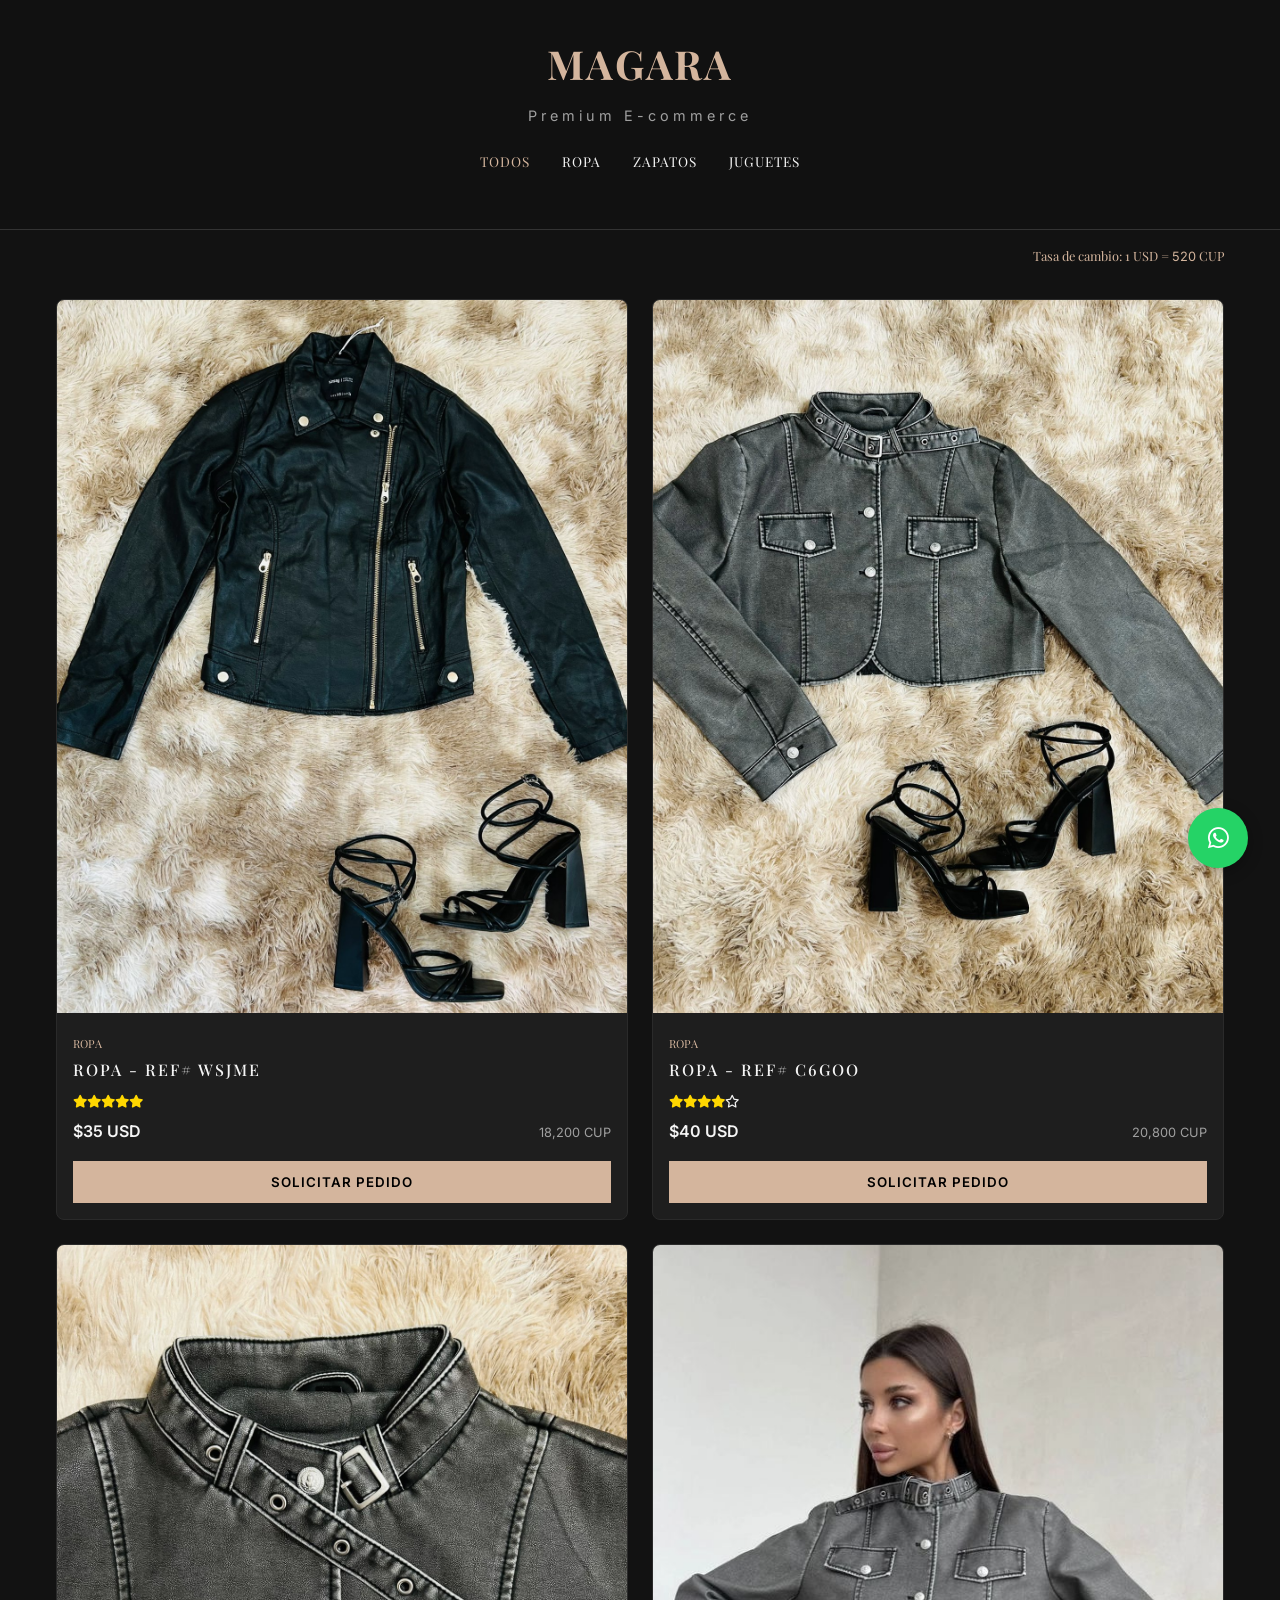
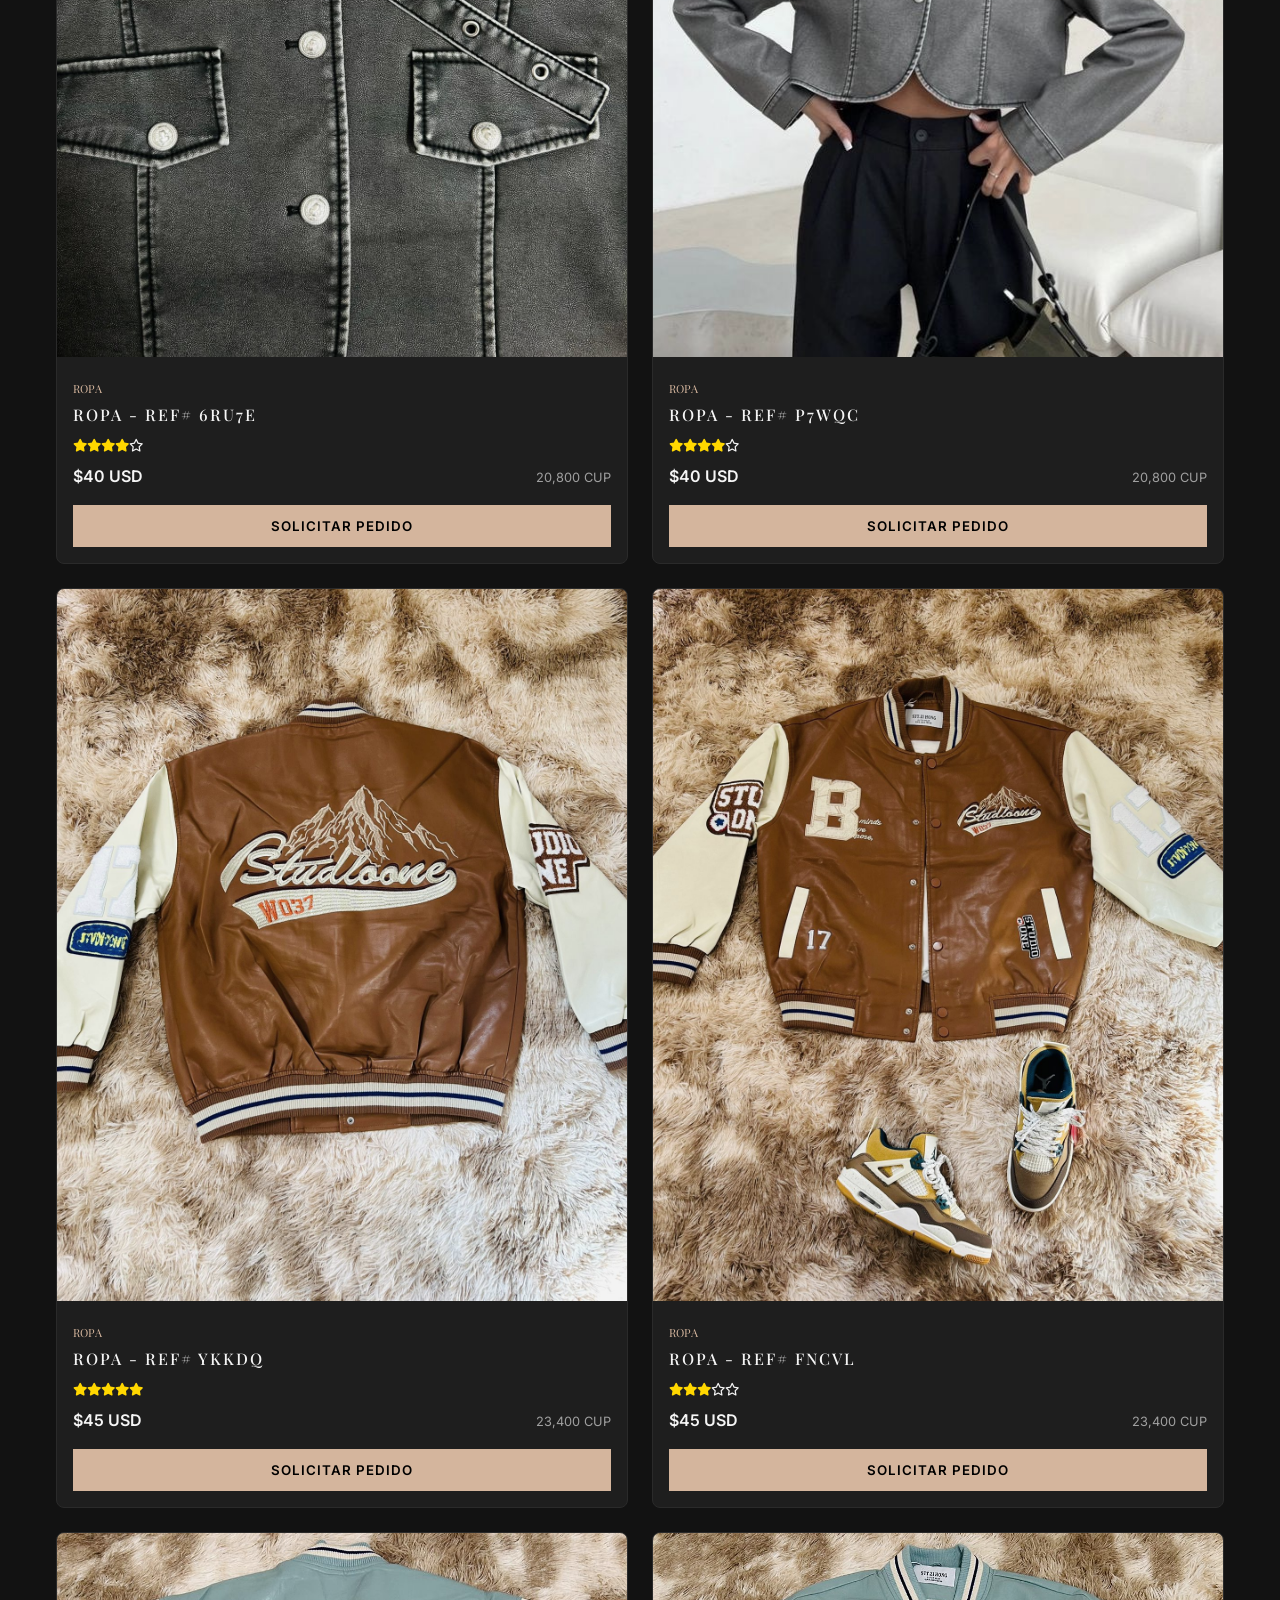
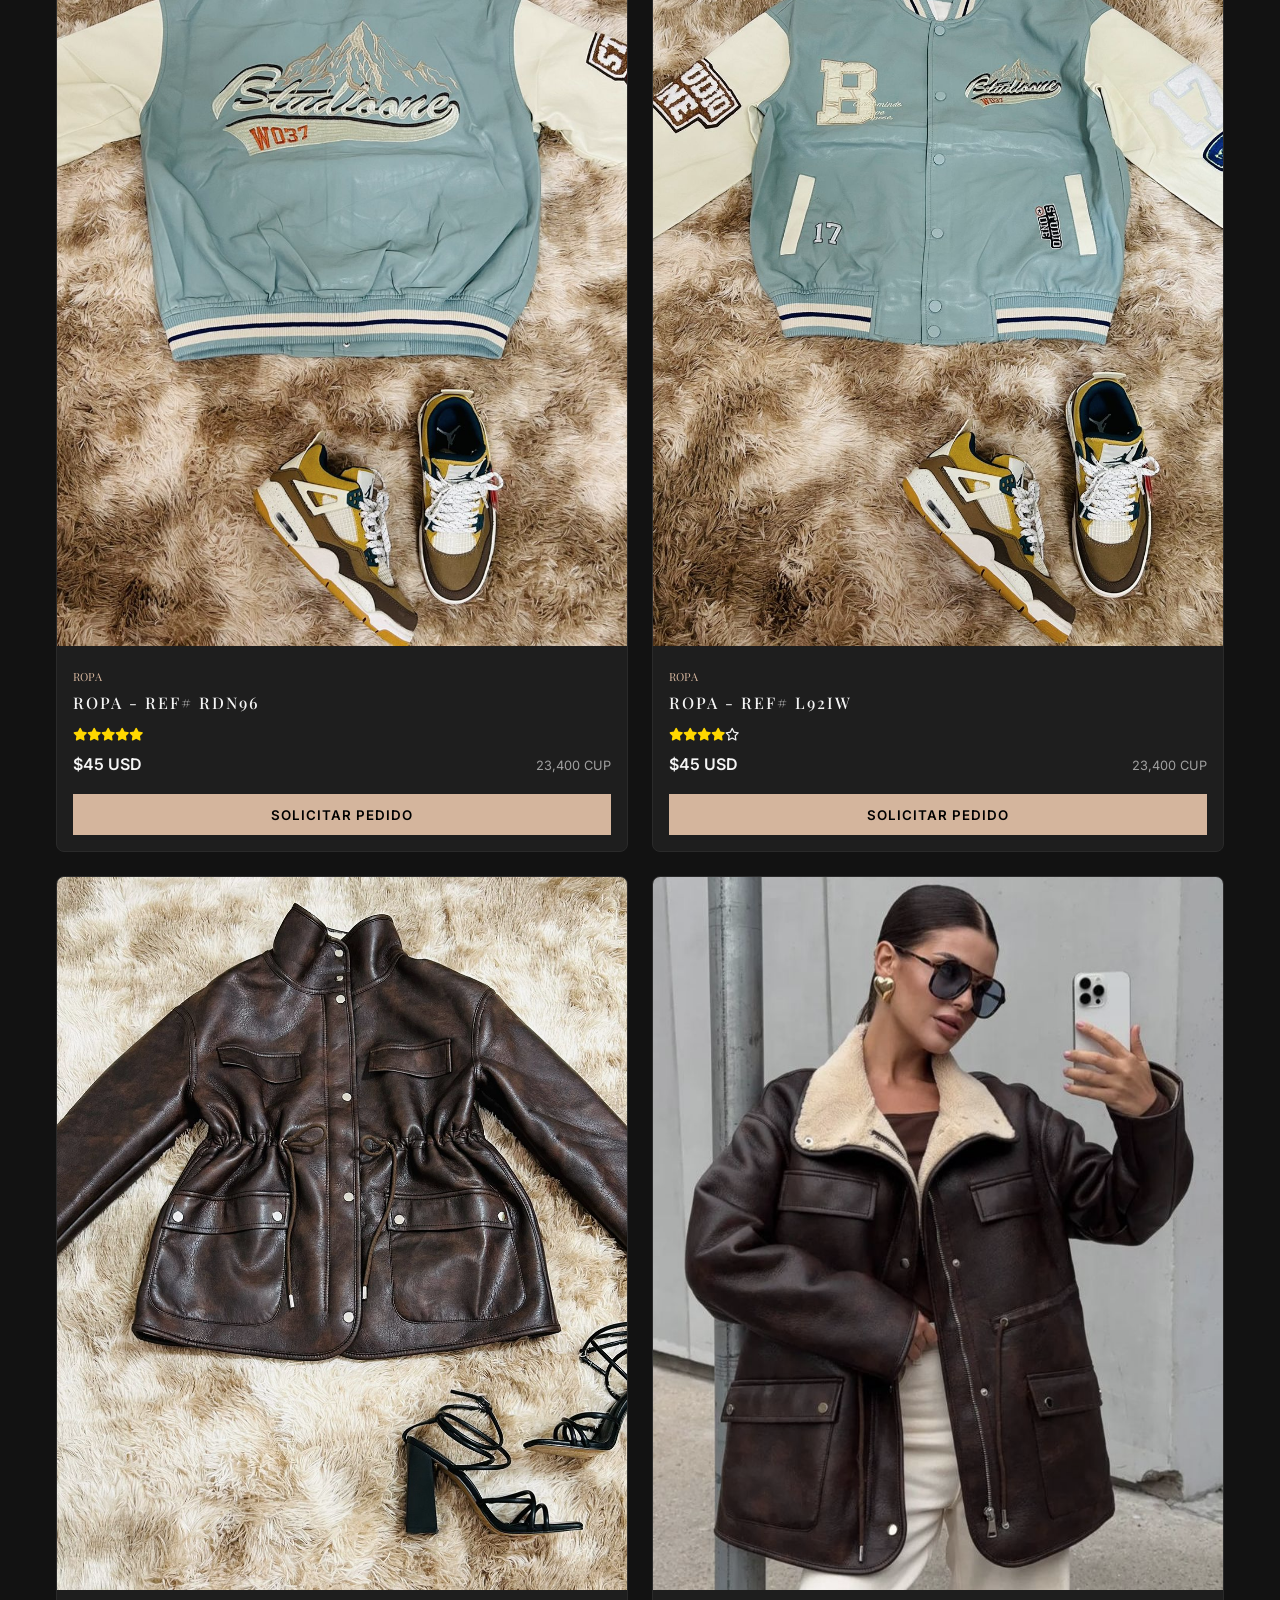
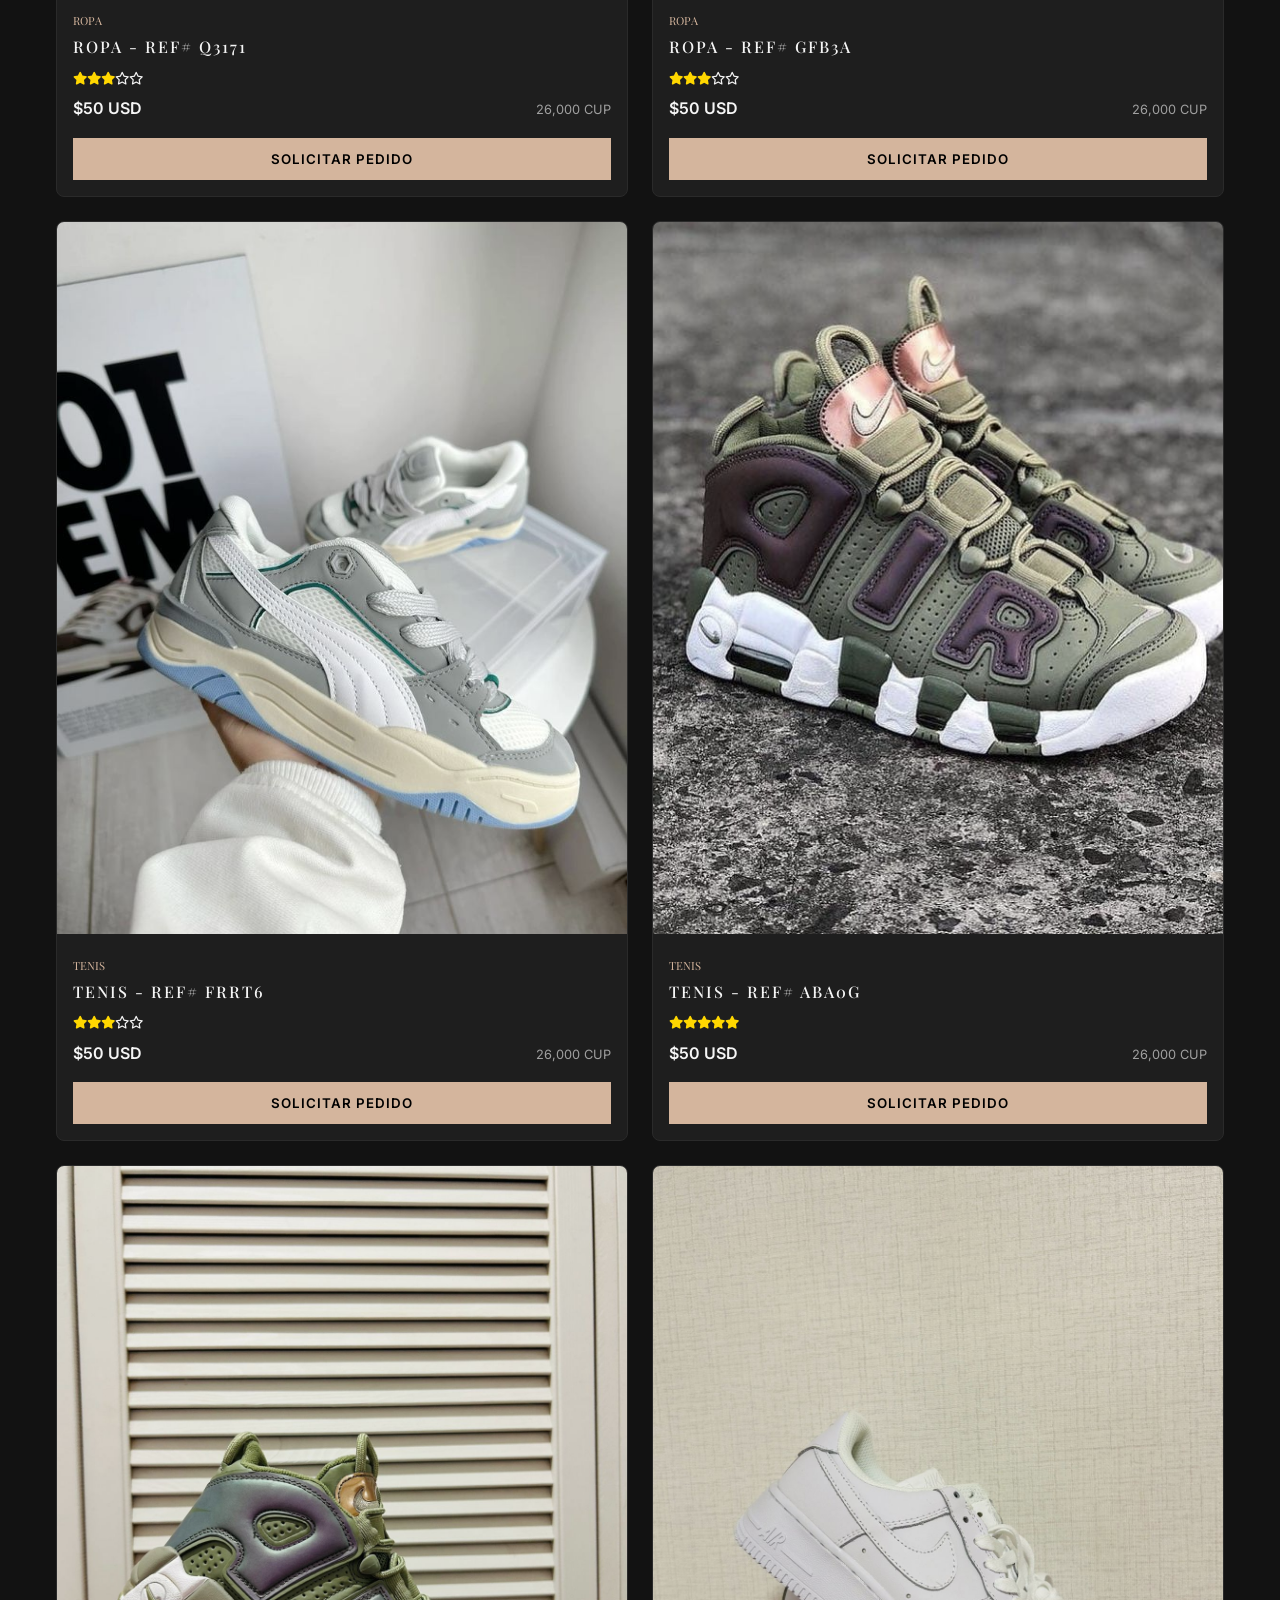
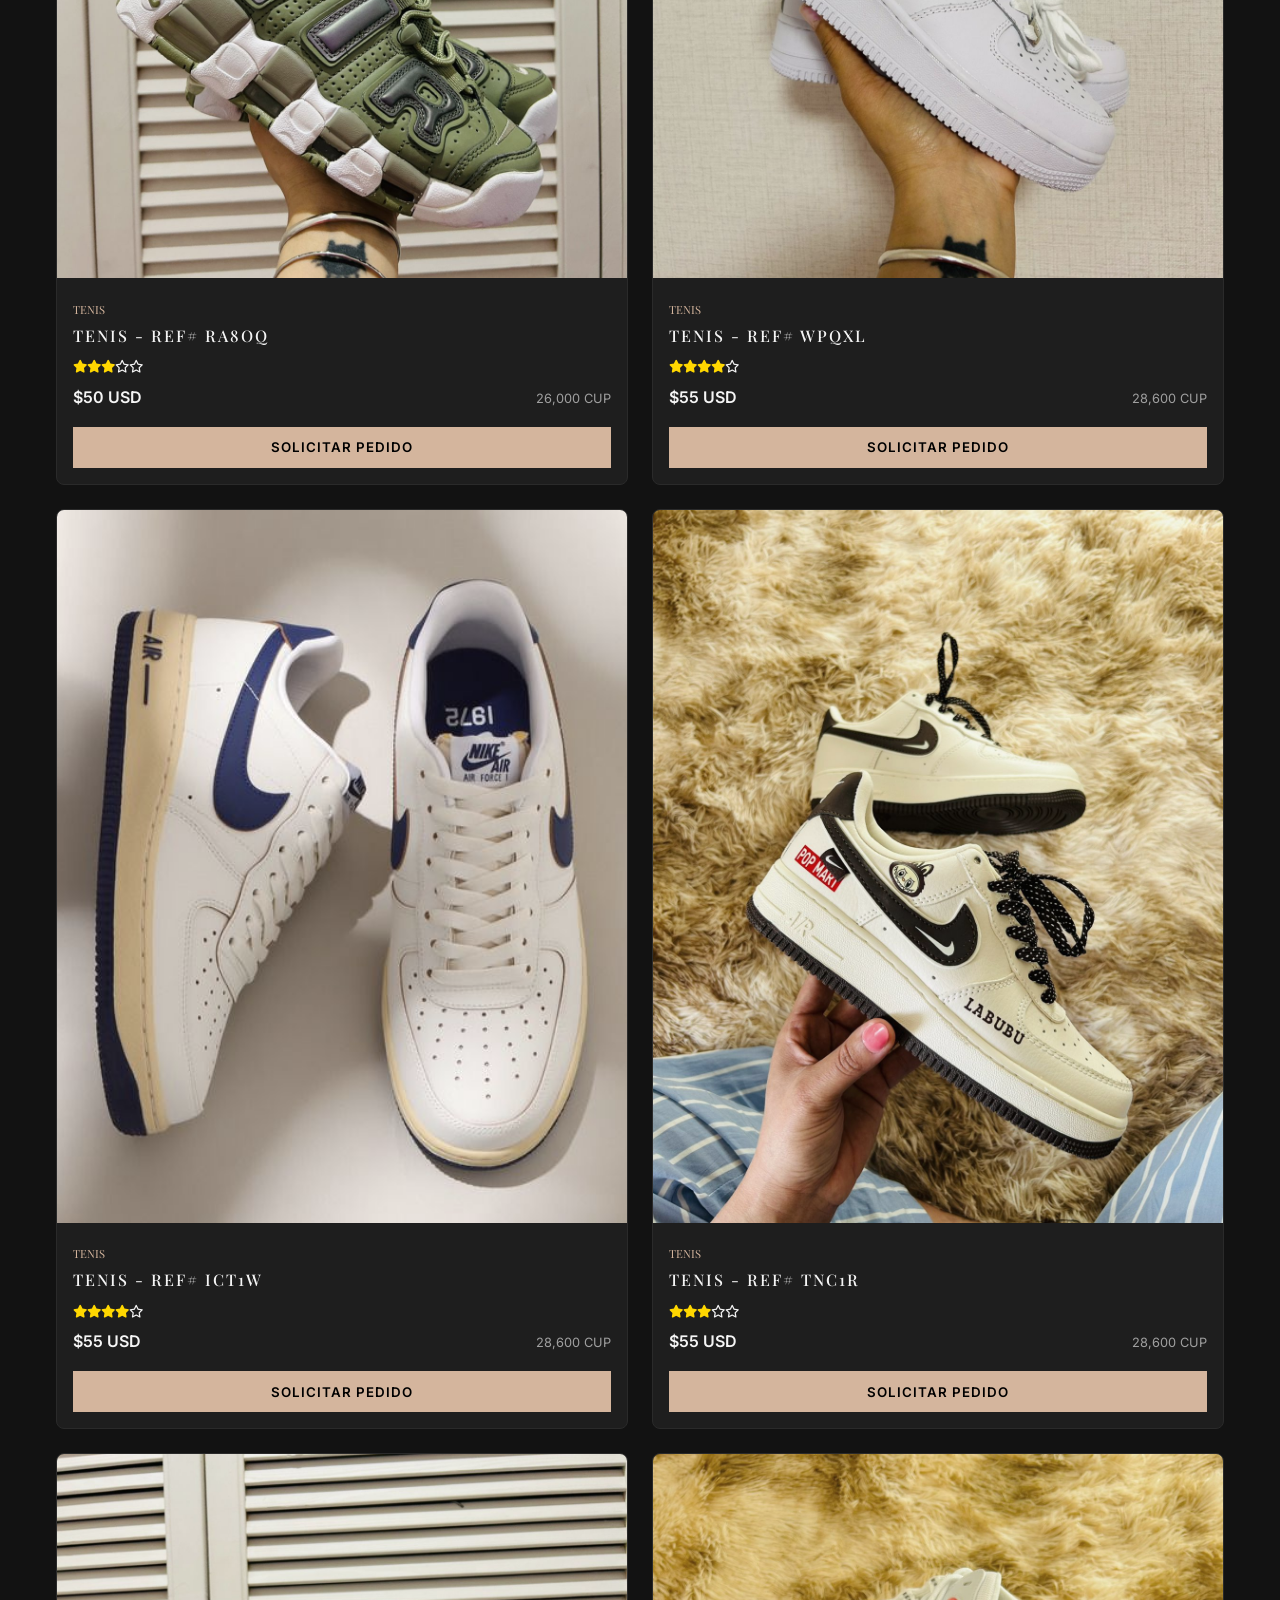
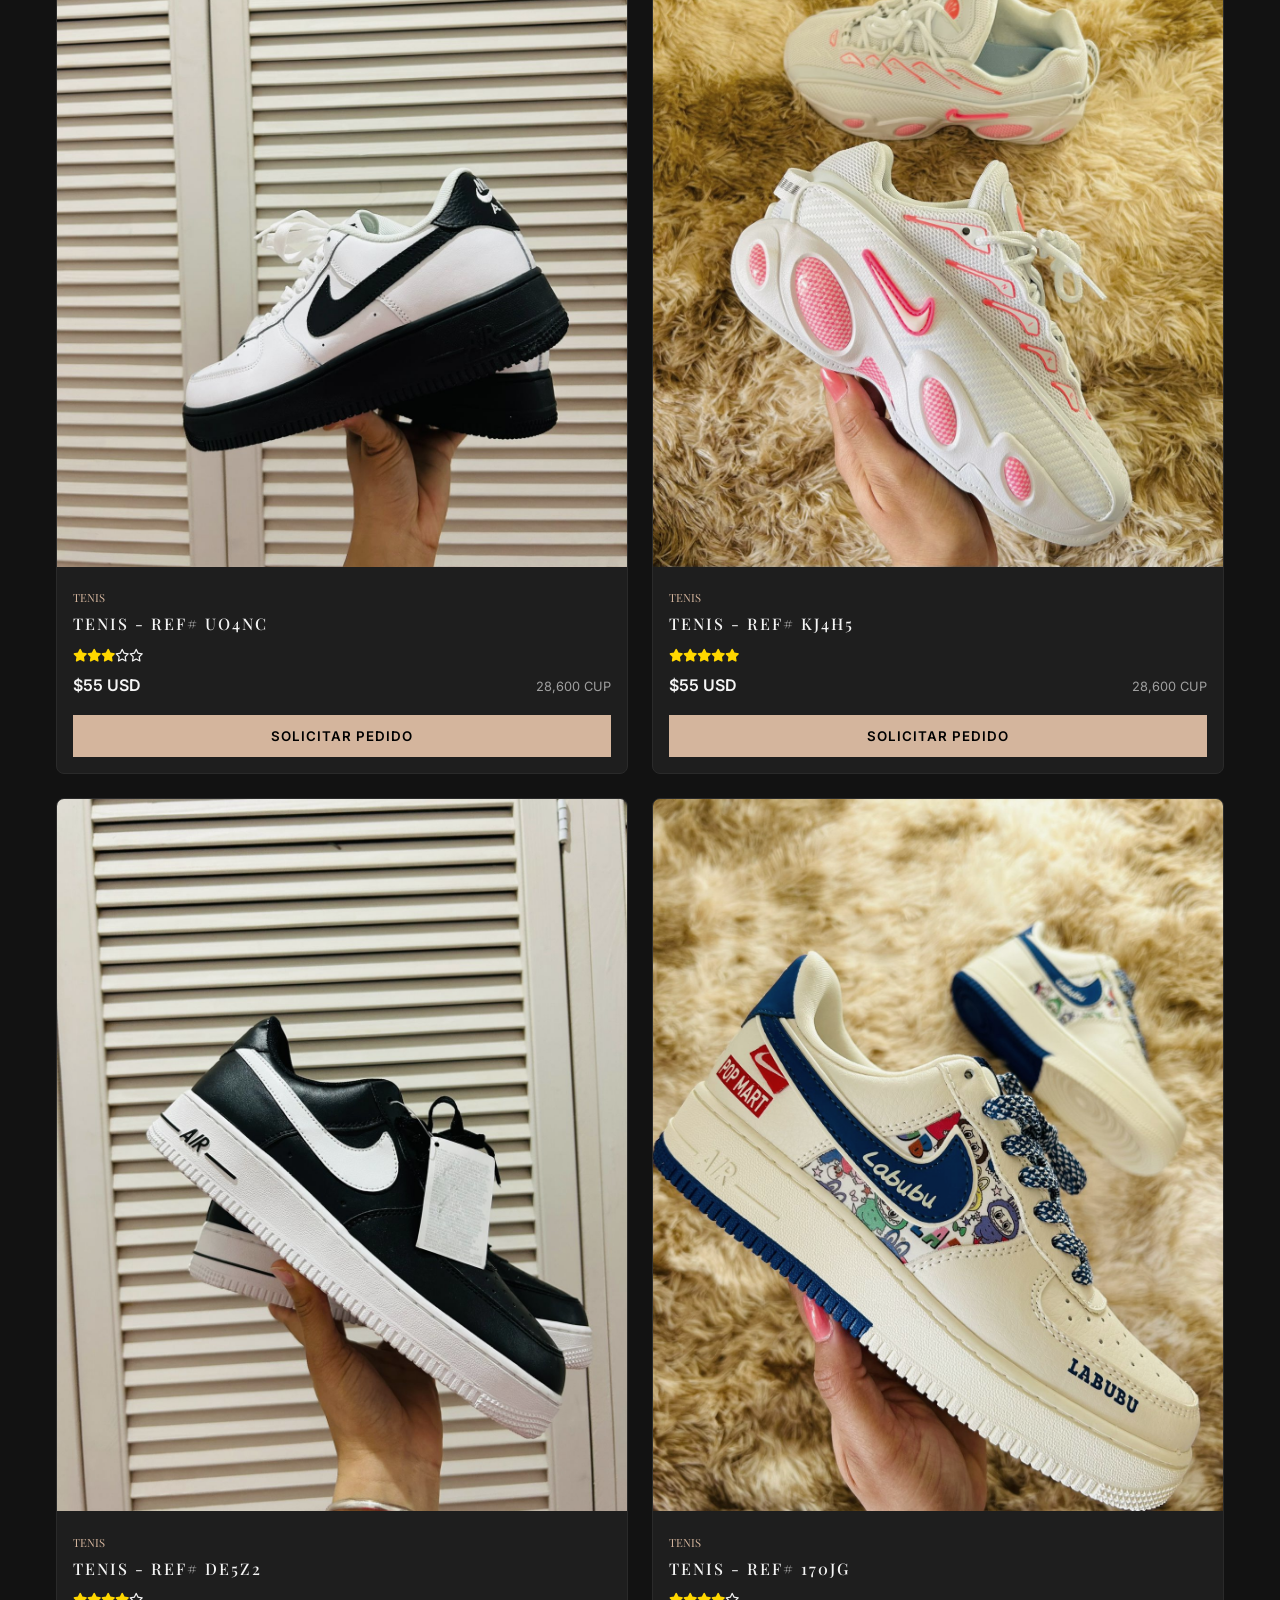
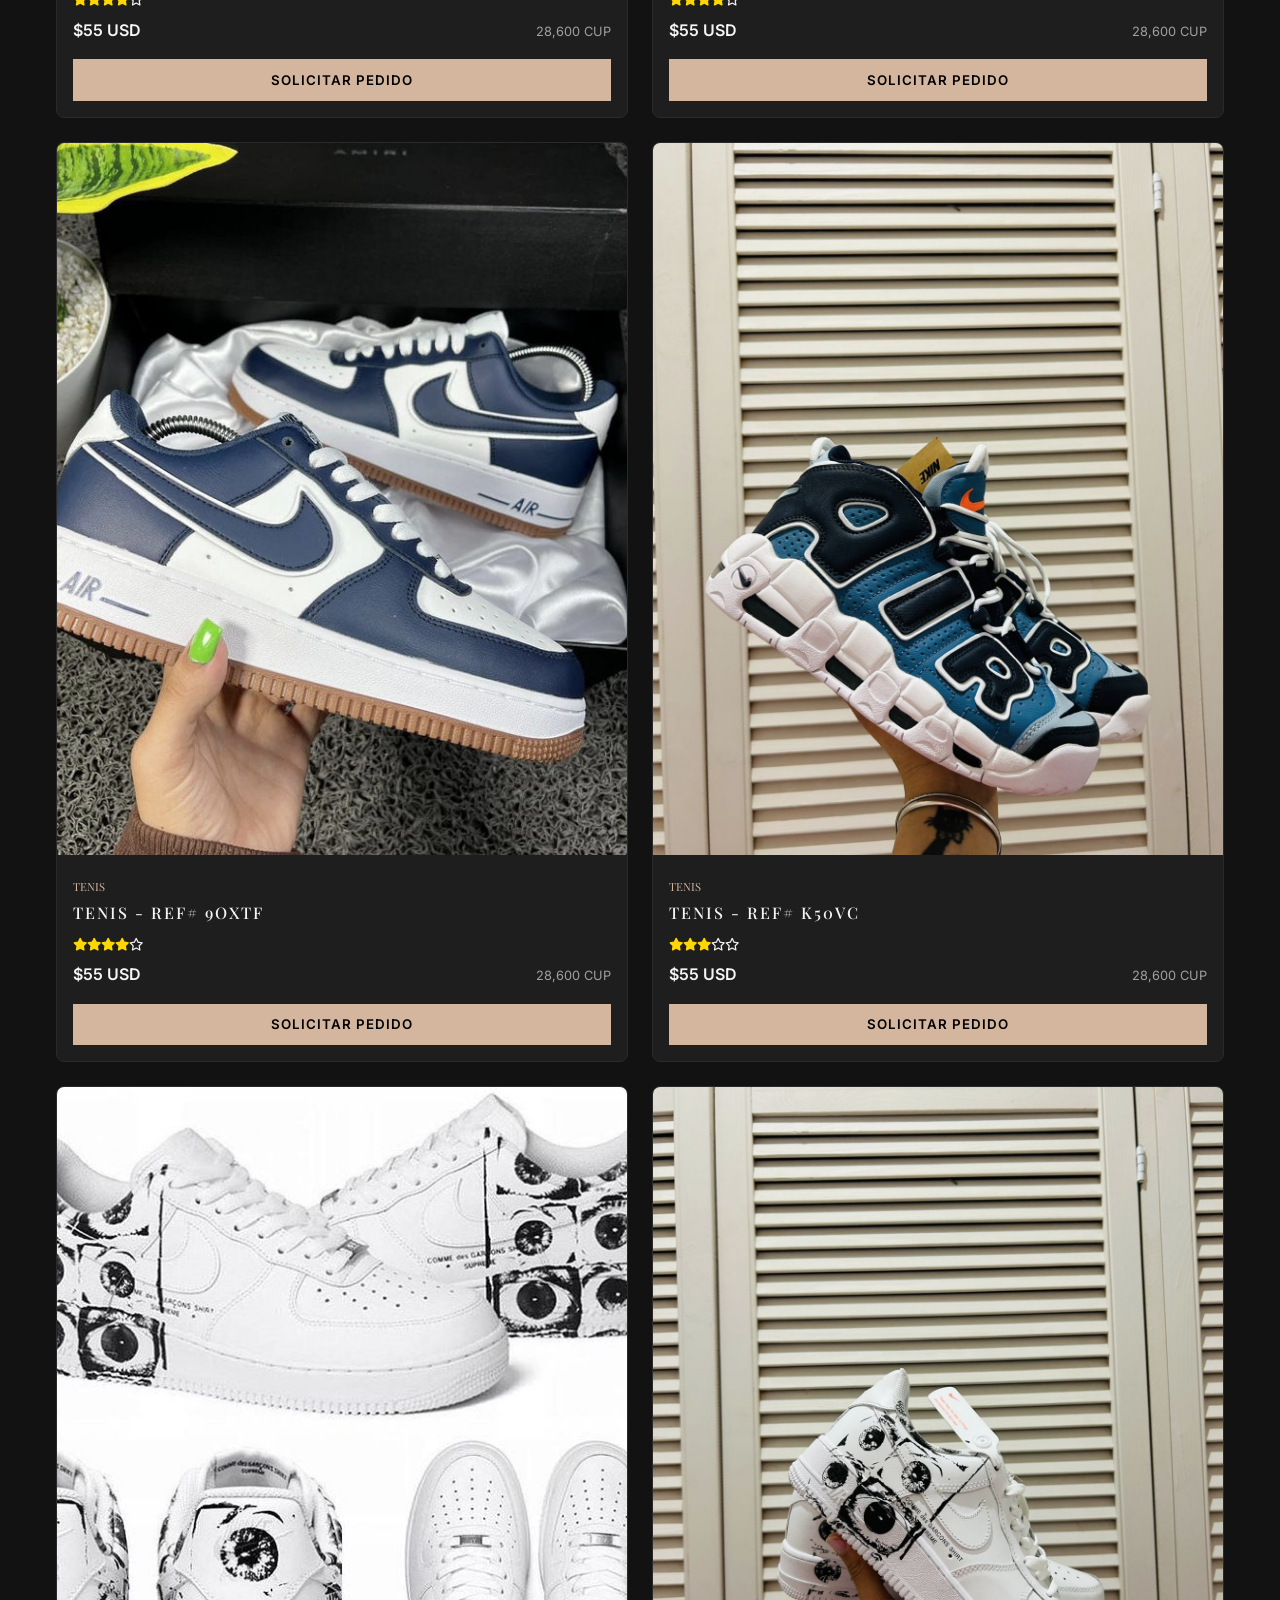
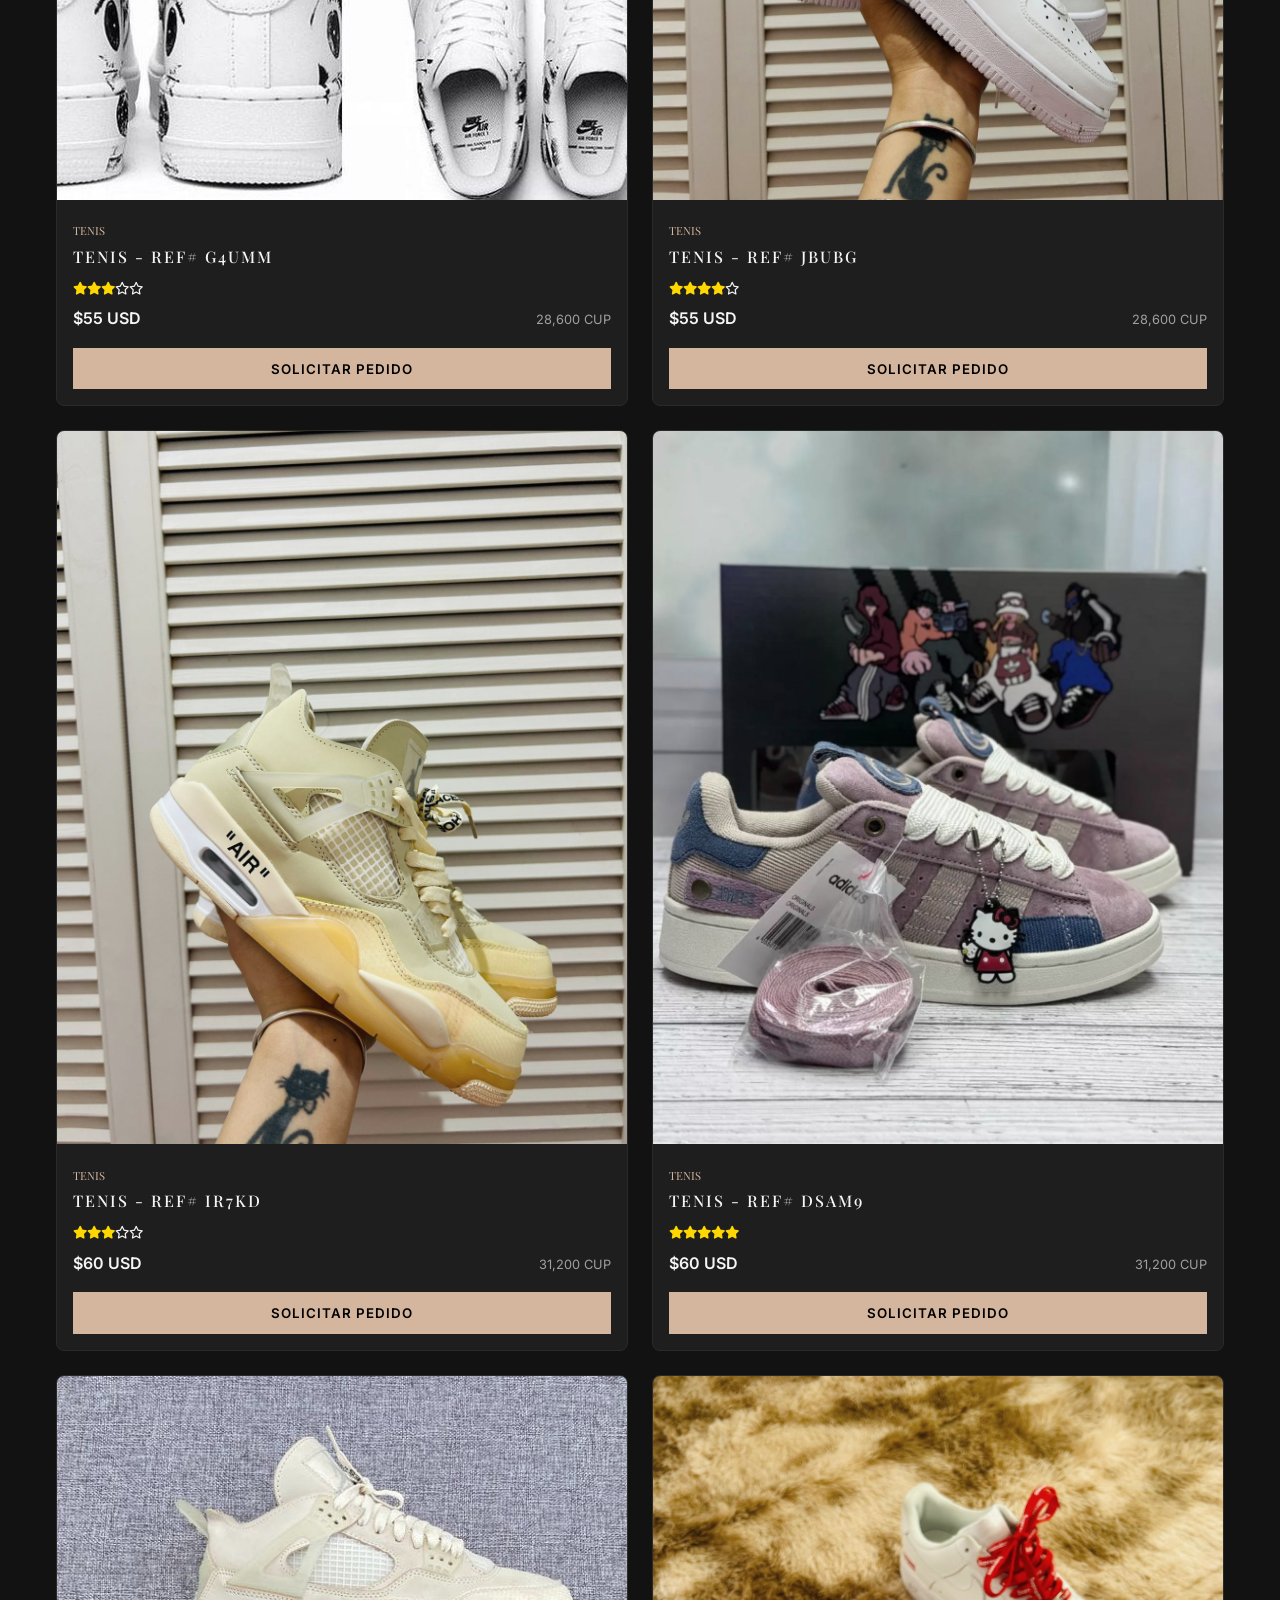
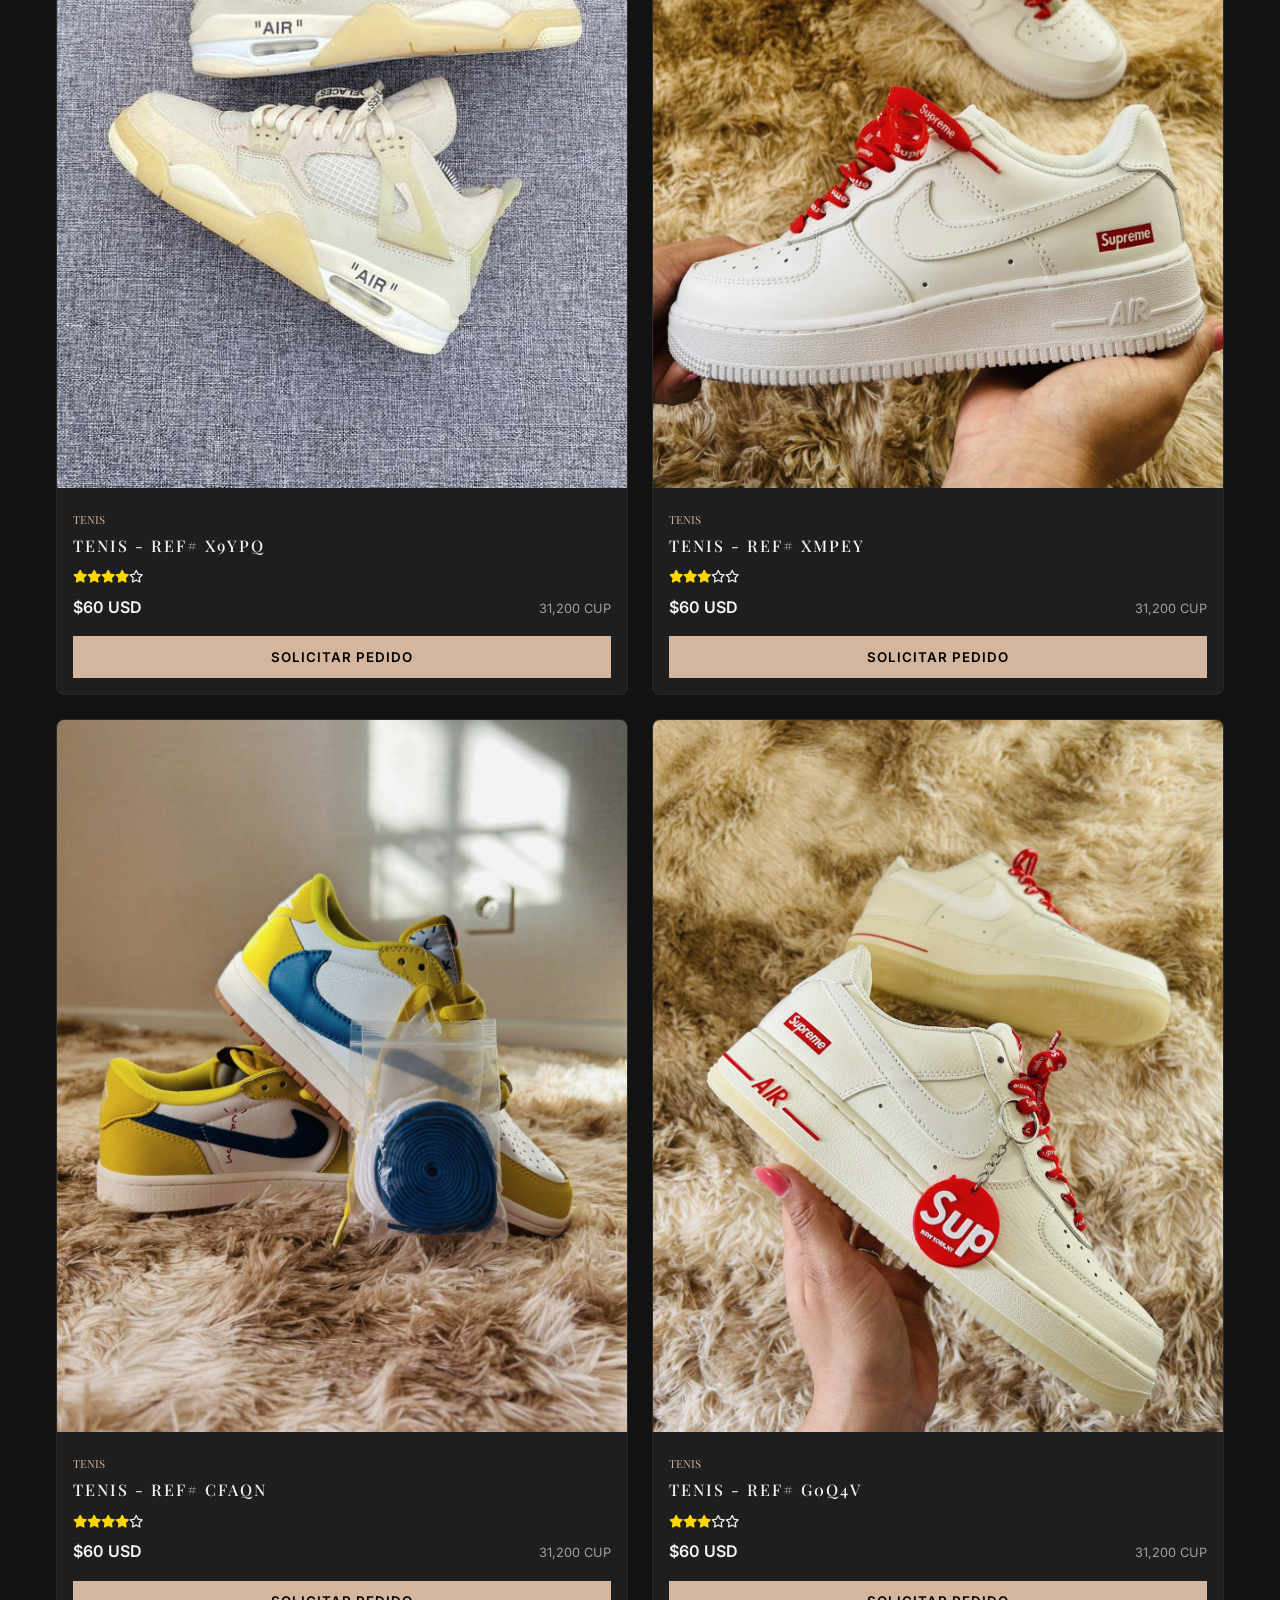
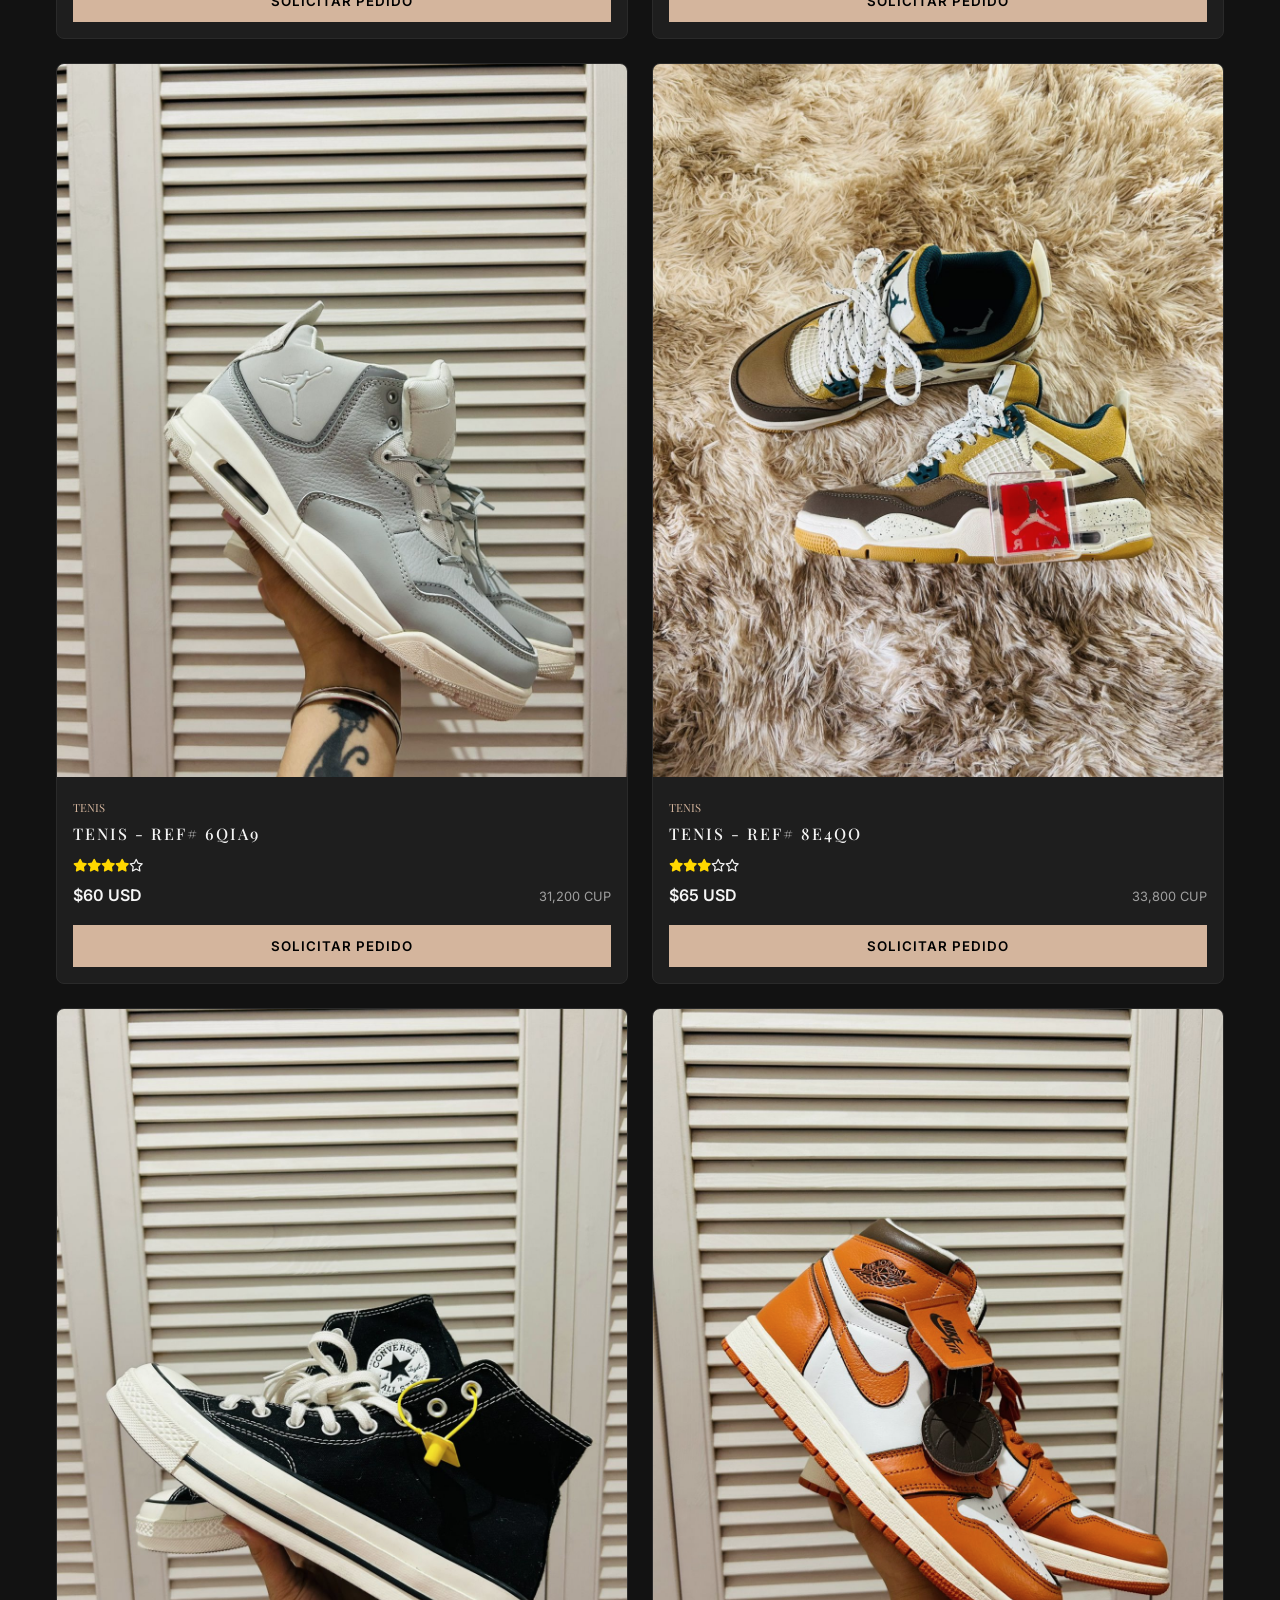
==== index.html @ 3f3dad63 "Initial commit for MAGARA Premium" ====
<!DOCTYPE html>
<html lang="es">
<head>
    <meta charset="UTF-8">
    <meta name="viewport" content="width=device-width, initial-scale=1.0">
    <title>MAGARA Premium | E-commerce Sensual & Profesional</title>
    <meta name="description" content="E-commerce premium de ropa, zapatos y juguetes para adultos en Cuba. Calidad, discreción y elegancia.">
    <!-- Google Fonts -->
    <link href="https://fonts.googleapis.com/css2?family=Inter:wght@400;500;600&family=Playfair+Display:wght@700&display=swap" rel="stylesheet">
    <!-- Font Awesome for icons -->
    <link rel="stylesheet" href="https://cdnjs.cloudflare.com/ajax/libs/font-awesome/6.0.0/css/all.min.css">
    <link rel="stylesheet" href="style.css">
</head>
<body>

    <header>
        <div class="container">
            <h1 class="logo">MAGARA</h1>
            <p class="subtitle">Premium E-commerce</p>
            <nav id="main-nav">
                <a href="#" class="nav-link active" data-category="Todos">Todos</a>
                <a href="#" class="nav-link" data-category="Ropa">Ropa</a>
                <a href="#" class="nav-link" data-category="Tenis">Zapatos</a>
                <a href="#" class="nav-link" data-category="Jugetes para Adultos">Juguetes</a>
            </nav>
        </div>
    </header>

    <main class="container">
        <!-- Exchange Rate Info -->
        <div id="exchange-info" style="text-align: right; font-size: 0.8rem; color: var(--accent-nude); margin-top: 1rem;">
            Tasa de cambio: 1 USD = <span id="current-rate">520</span> CUP
        </div>

        <!-- Product Grid -->
        <section class="product-grid" id="product-container">
            <!-- Products will be injected by JS -->
            <div class="loader">Cargando catálogo...</div>
        </section>
    </main>

    <!-- Shopping Cart Sidebar (Conceptual) -->
    <div id="cart-drawer" style="display:none;"></div>

    <!-- WhatsApp Floating Button -->
    <a href="#" class="whatsapp-float" id="whatsapp-order" target="_blank">
        <i class="fab fa-whatsapp"></i>
    </a>

    <footer>
        <div class="container" style="padding: 3rem 0; text-align: center; border-top: 1px solid #333; margin-top: 4rem;">
            <p>&copy; 2026 MAGARA Premium. Todos los derechos reservados.</p>
            <div class="social-links" style="margin-top: 1rem; display: flex; justify-content: center; gap: 1.5rem;">
                <a href="https://www.instagram.com/sile__store?igsh=MTEwdjR4bjNvenNlOQ%3D%3D&utm_source=qr" target="_blank" style="color: var(--text-muted); font-size: 1.5rem;"><i class="fab fa-instagram"></i></a>
                <a href="https://chat.whatsapp.com/CPMcQHEGegw5SQqnRBrDi9?mode=gi_t" target="_blank" style="color: var(--text-muted); font-size: 1.5rem;"><i class="fab fa-whatsapp"></i></a>
            </div>
        </div>
    </footer>

    <script src="js/app.js"></script>
</body>
</html>
---- style.css ----
/* MAGARA Premium - Design System */
:root {
    --primary-bg: #121212;
    --secondary-bg: #1a1a1a;
    --accent-nude: #d4b59d;
    --accent-gold: #c5a059;
    --text-main: #f5f5f5;
    --text-muted: #a0a0a0;
    --card-bg: #1e1e1e;
    --grid-gap: 1.5rem;
    --border-radius: 8px;
    --transition: all 0.3s cubic-bezier(0.4, 0, 0.2, 1);
}

* {
    margin: 0;
    padding: 0;
    box-sizing: border-box;
}

body {
    background-color: var(--primary-bg);
    color: var(--text-main);
    font-family: 'Playfair Display', serif;
    line-height: 1.6;
    overflow-x: hidden;
}

h1, h2, h3 {
    letter-spacing: 2px;
    text-transform: uppercase;
}

p, span, button, input {
    font-family: 'Inter', sans-serif;
}

/* Layout */
.container {
    max-width: 1200px;
    margin: 0 auto;
    padding: 0 1rem;
}

header {
    padding: 2rem 0;
    text-align: center;
    border-bottom: 1px solid #333;
    position: sticky;
    top: 0;
    background: rgba(18, 18, 18, 0.95);
    backdrop-filter: blur(10px);
    z-index: 1000;
}

.logo {
    font-size: 2.5rem;
    font-weight: 700;
    color: var(--accent-nude);
    margin-bottom: 0.5rem;
}

.subtitle {
    font-size: 0.9rem;
    color: var(--text-muted);
    letter-spacing: 4px;
}

/* Navigation */
nav {
    margin: 1.5rem 0;
    display: flex;
    justify-content: center;
    gap: 2rem;
}

nav a {
    color: var(--text-main);
    text-decoration: none;
    font-size: 0.85rem;
    text-transform: uppercase;
    letter-spacing: 1px;
    transition: var(--transition);
}

nav a:hover, nav a.active {
    color: var(--accent-nude);
}

/* Product Grid */
.product-grid {
    display: grid;
    grid-template-columns: repeat(2, 1fr);
    gap: var(--grid-gap);
    padding: 2rem 0;
}

.product-card {
    background: var(--card-bg);
    border-radius: var(--border-radius);
    overflow: hidden;
    transition: var(--transition);
    border: 1px solid #2a2a2a;
    position: relative;
}

.product-card:hover {
    transform: translateY(-5px);
    border-color: var(--accent-nude);
    box-shadow: 0 10px 30px rgba(0,0,0,0.5);
}

.product-image {
    width: 100%;
    aspect-ratio: 4/5;
    object-fit: cover;
    filter: grayscale(20%);
    transition: var(--transition);
}

.product-card:hover .product-image {
    filter: grayscale(0%);
}

.product-info {
    padding: 1rem;
}

.product-category {
    font-size: 0.7rem;
    color: var(--accent-nude);
    text-transform: uppercase;
    margin-bottom: 0.25rem;
}

.product-title {
    font-size: 1rem;
    margin-bottom: 0.5rem;
    font-weight: 500;
}

.product-price {
    display: flex;
    justify-content: space-between;
    align-items: baseline;
    margin-top: 0.5rem;
}

.price-usd {
    color: var(--text-main);
    font-weight: 600;
}

.price-cup {
    font-size: 0.8rem;
    color: var(--text-muted);
}

/* Buttons */
.btn {
    display: block;
    width: 100%;
    padding: 0.8rem;
    background: var(--accent-nude);
    color: #000;
    border: none;
    text-align: center;
    text-transform: uppercase;
    font-weight: 600;
    letter-spacing: 1px;
    cursor: pointer;
    transition: var(--transition);
    margin-top: 1rem;
}

.btn:hover {
    background: #fff;
}

/* Floating WhatsApp Button */
.whatsapp-float {
    position: fixed;
    bottom: 2rem;
    right: 2rem;
    background: #25d366;
    color: white;
    width: 60px;
    height: 60px;
    border-radius: 50%;
    display: flex;
    align-items: center;
    justify-content: center;
    box-shadow: 0 4px 15px rgba(0,0,0,0.3);
    z-index: 1000;
    text-decoration: none;
    font-size: 1.5rem;
    transition: var(--transition);
}

.whatsapp-float:hover {
    transform: scale(1.1);
}

/* Admin Dashboard */
.admin-container {
    padding: 2rem;
}

.admin-header {
    display: flex;
    justify-content: space-between;
    align-items: center;
    margin-bottom: 2rem;
}

.admin-card {
    background: var(--secondary-bg);
    padding: 1.5rem;
    border-radius: var(--border-radius);
    margin-bottom: 1.5rem;
}

.input-group {
    margin-bottom: 1rem;
}

.input-group label {
    display: block;
    margin-bottom: 0.5rem;
    color: var(--text-muted);
}

input, select {
    width: 100%;
    padding: 0.8rem;
    background: #222;
    border: 1px solid #444;
    color: #fff;
    border-radius: 4px;
}

/* Responsive */
/* Mantener 2 columnas por requerimiento explícito tanto en móvil como desktop */
.product-grid {
    grid-template-columns: repeat(2, 1fr);
}
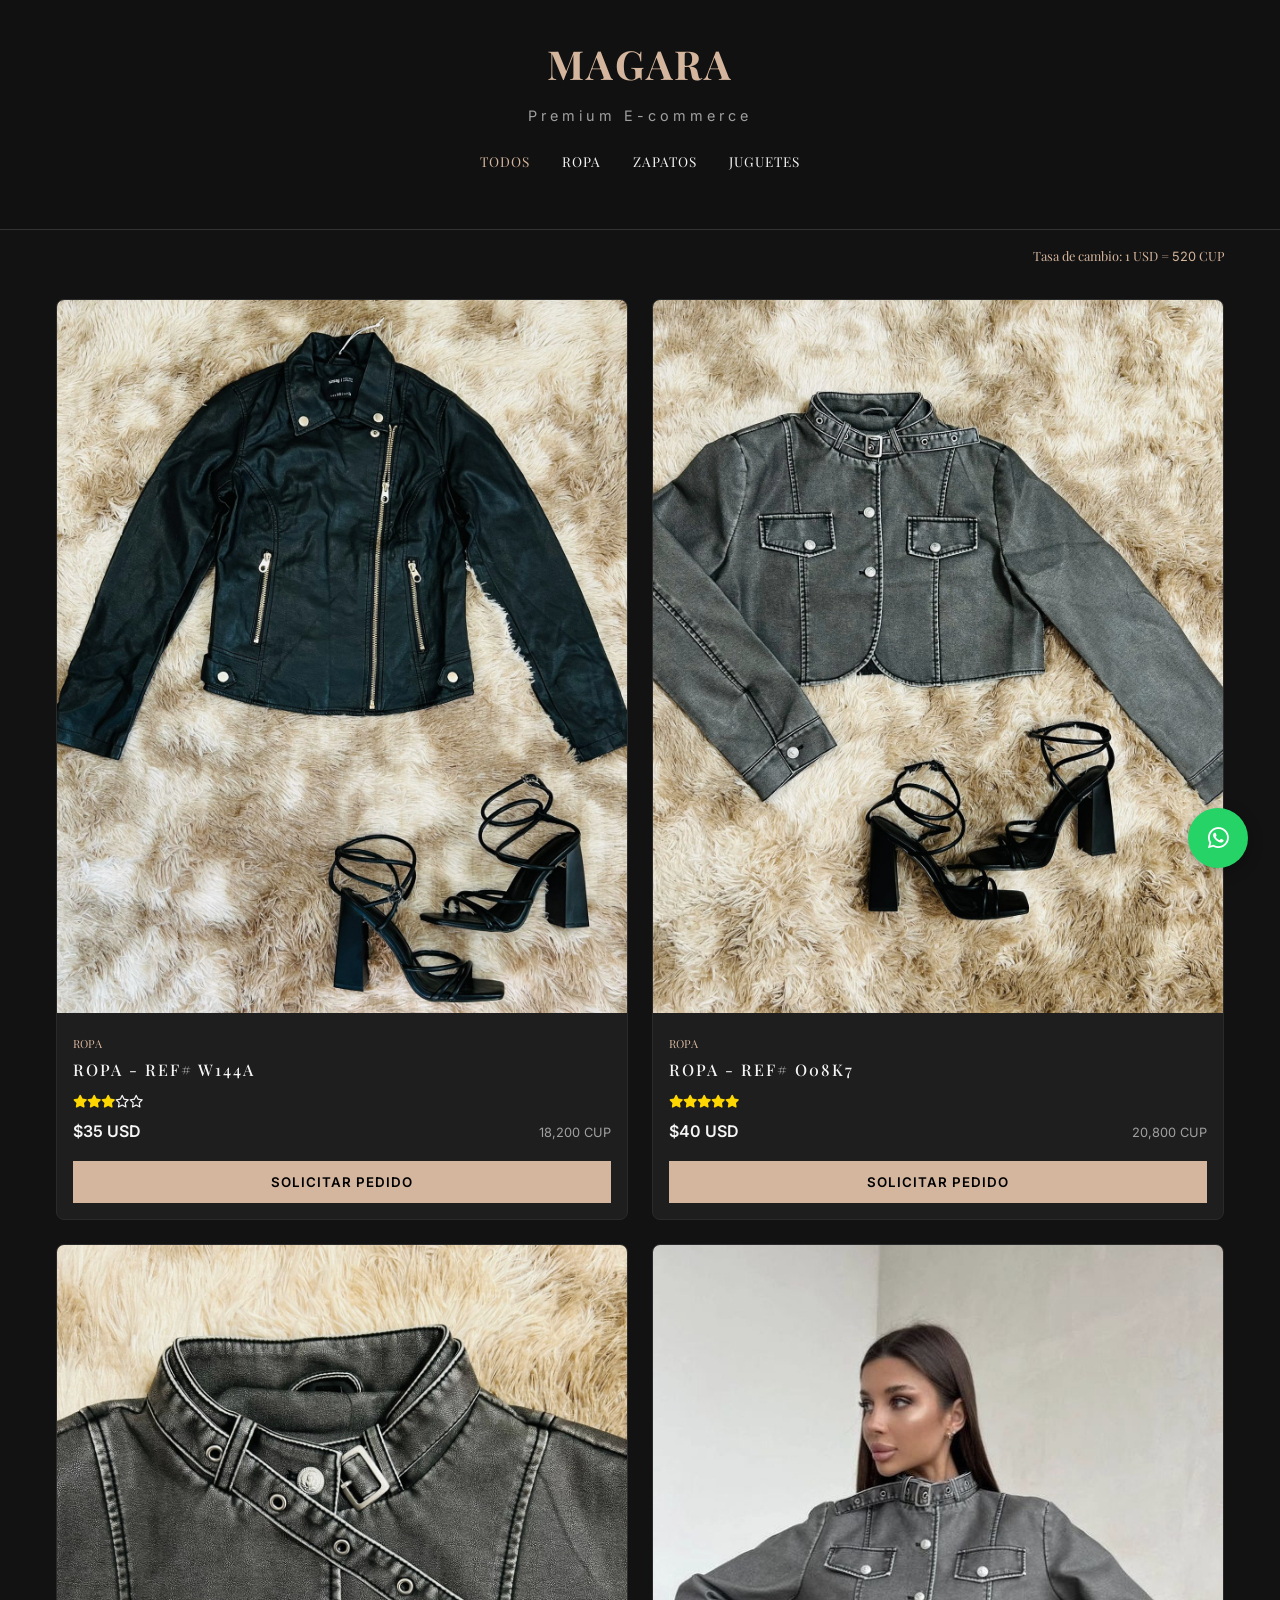
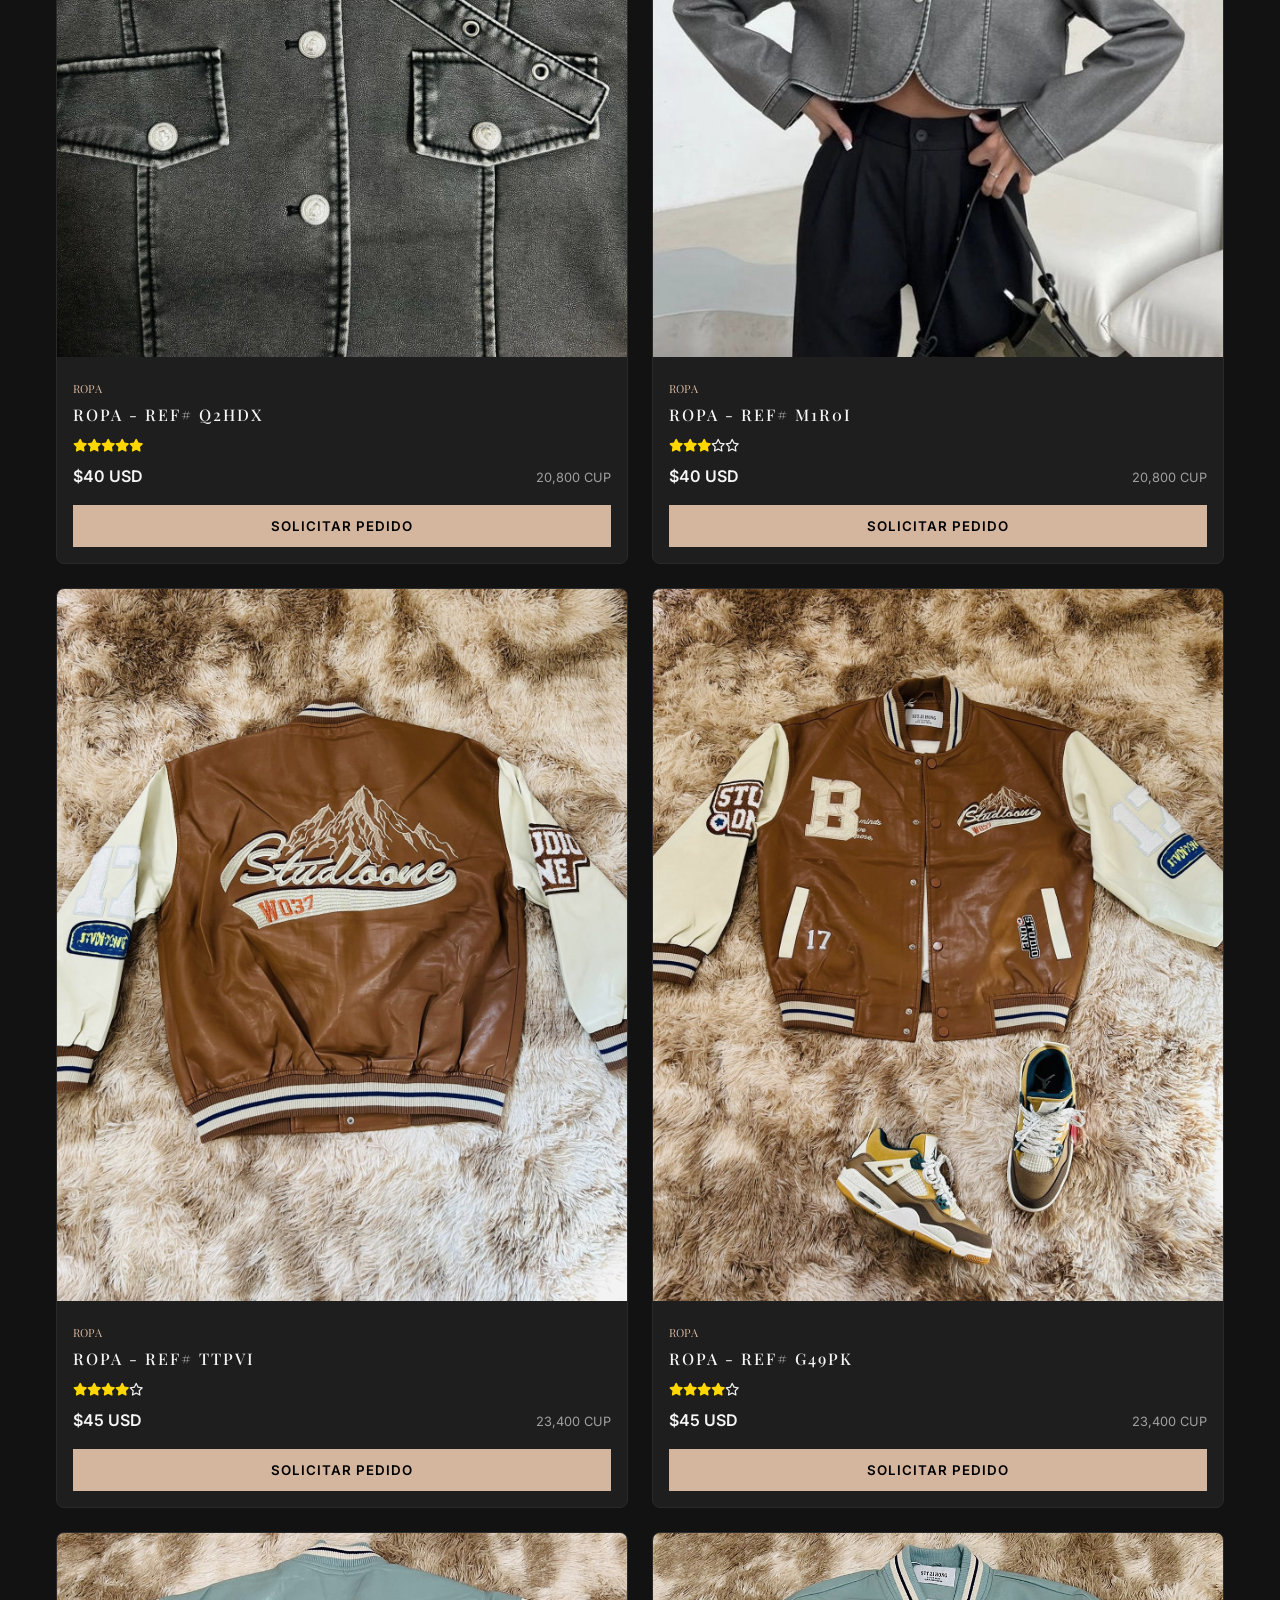
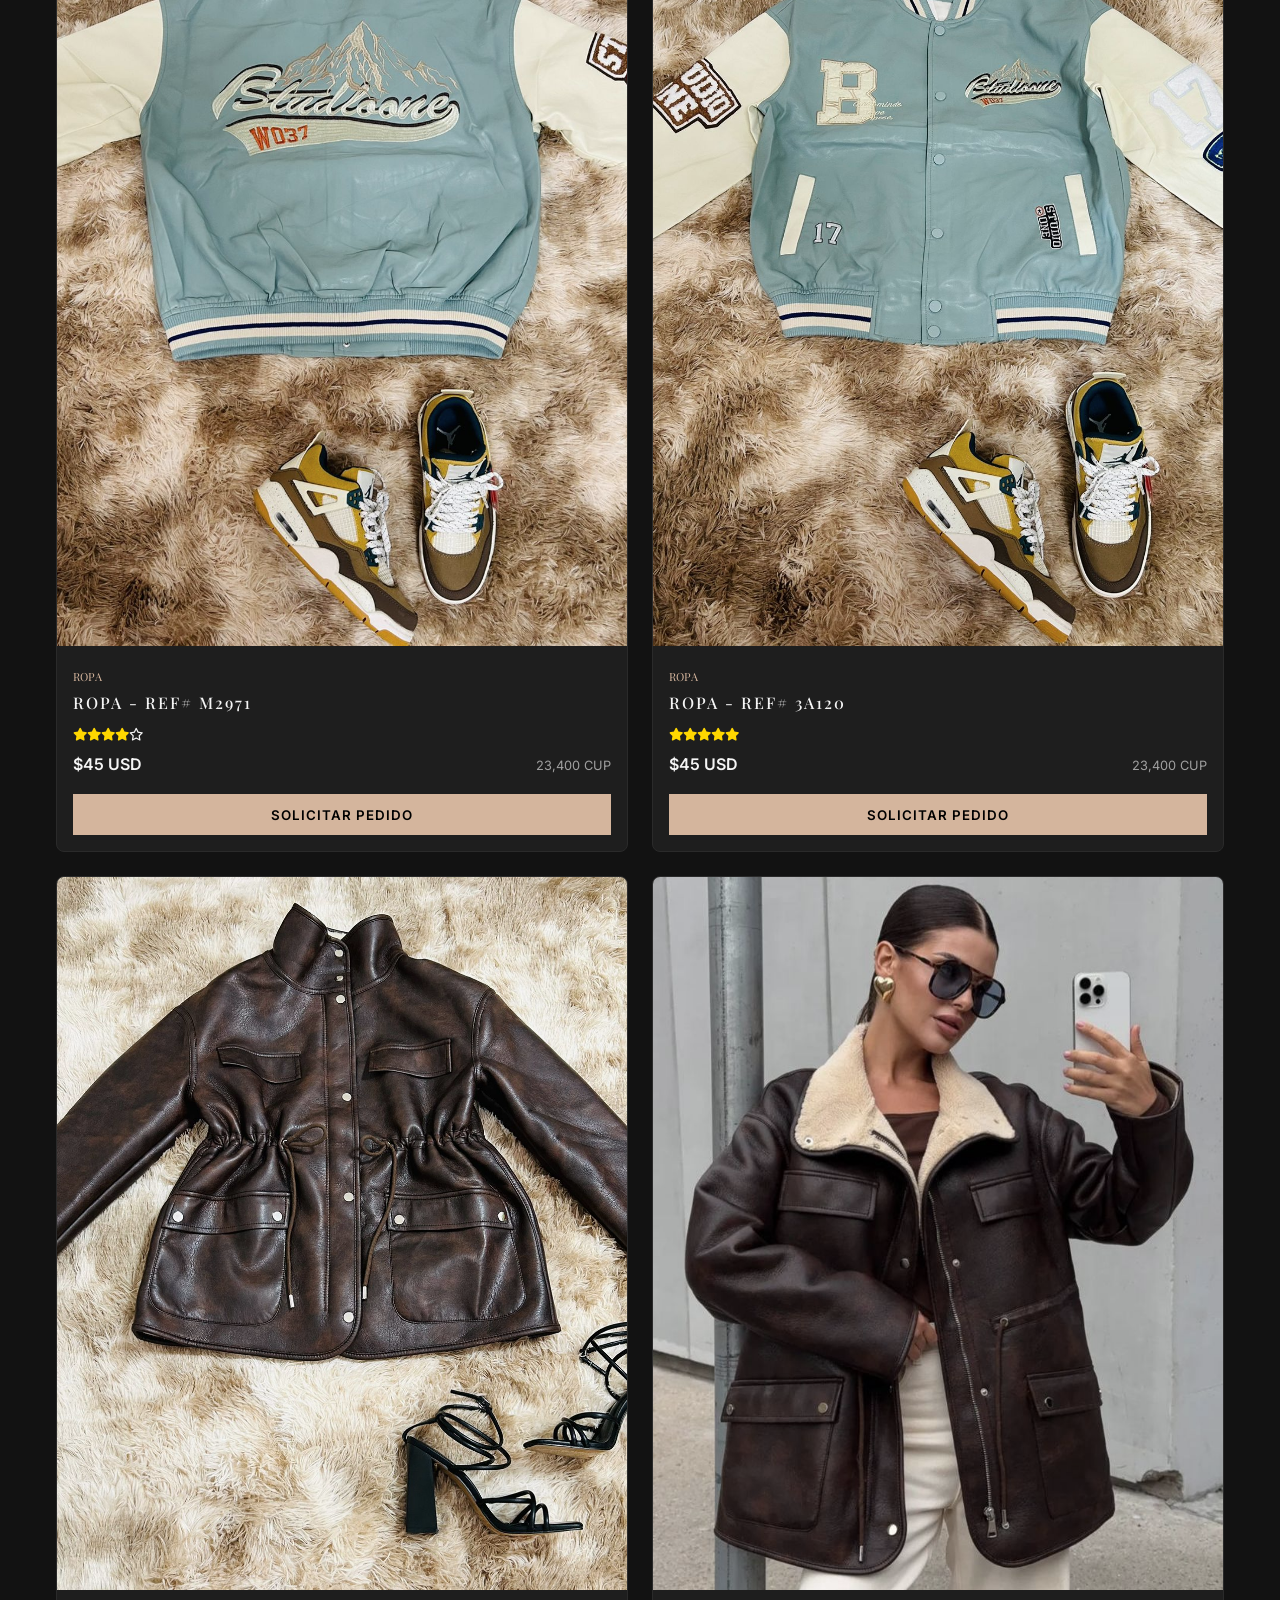
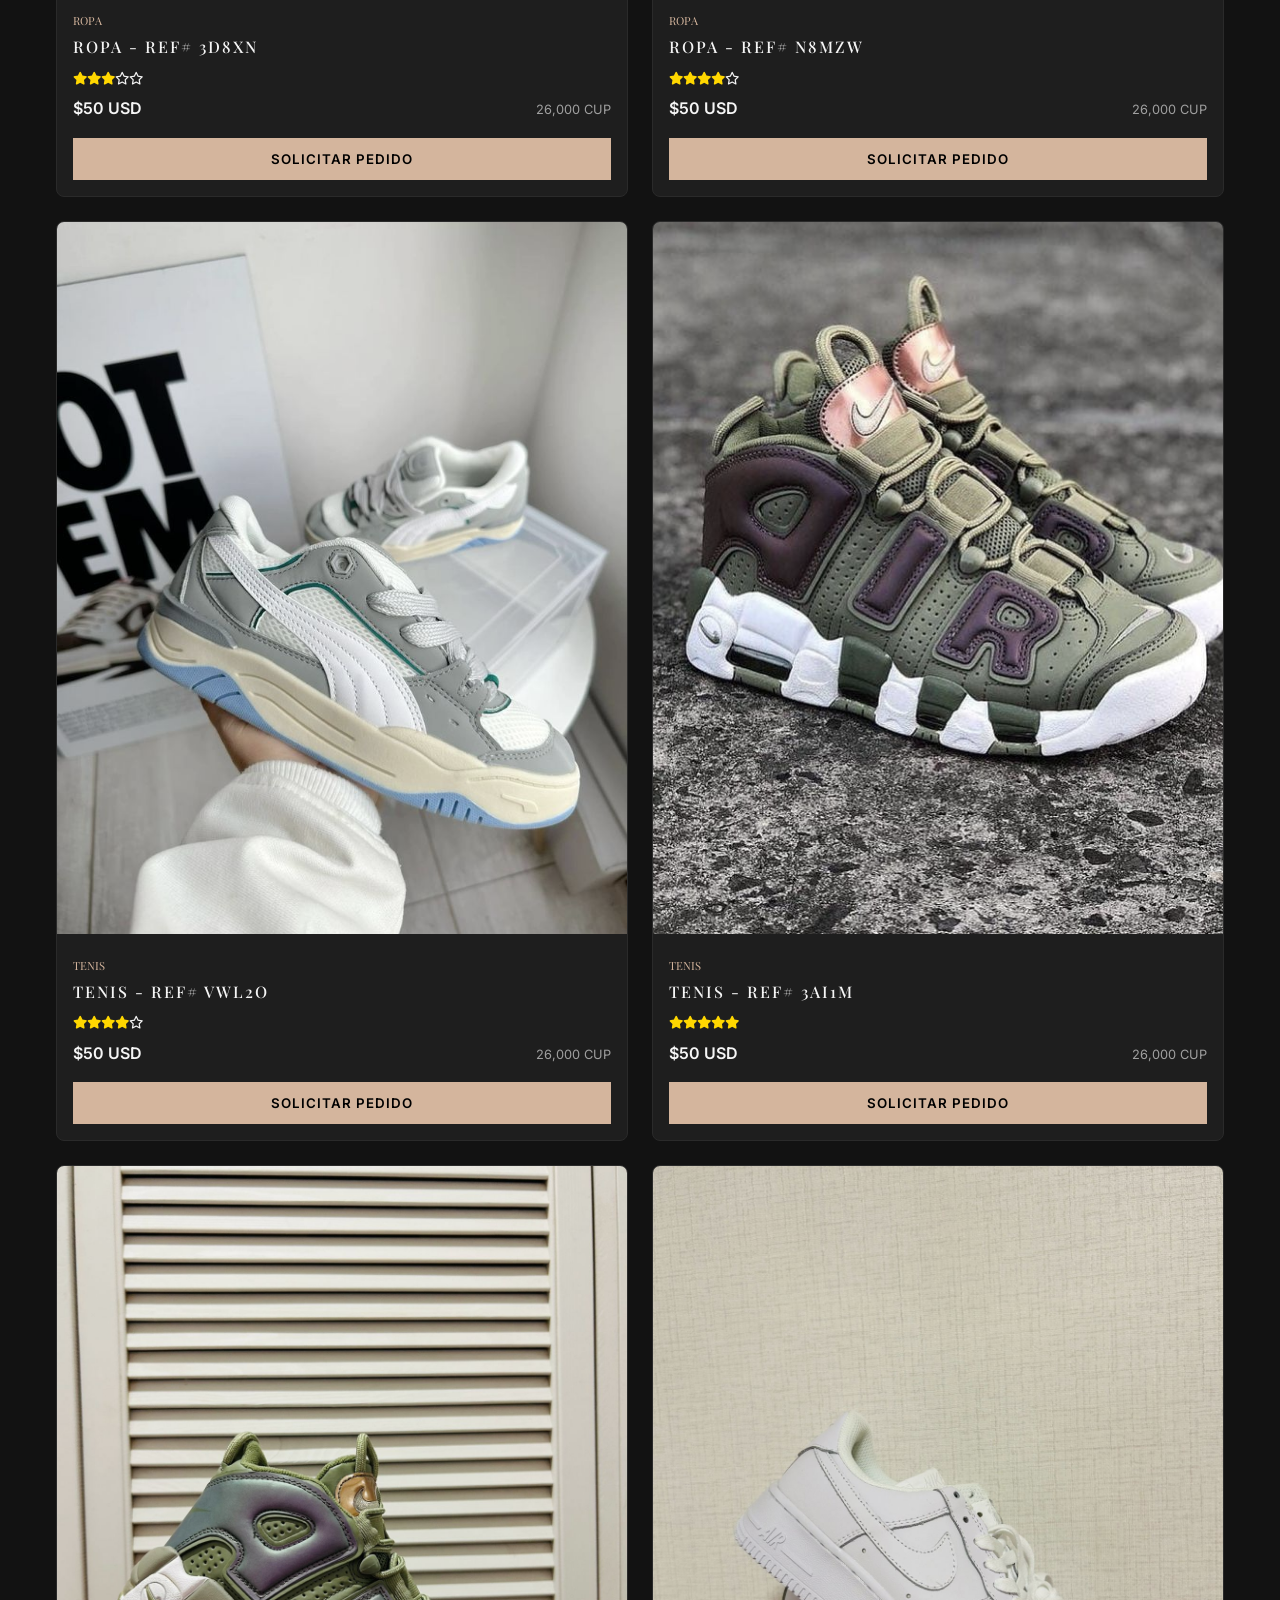
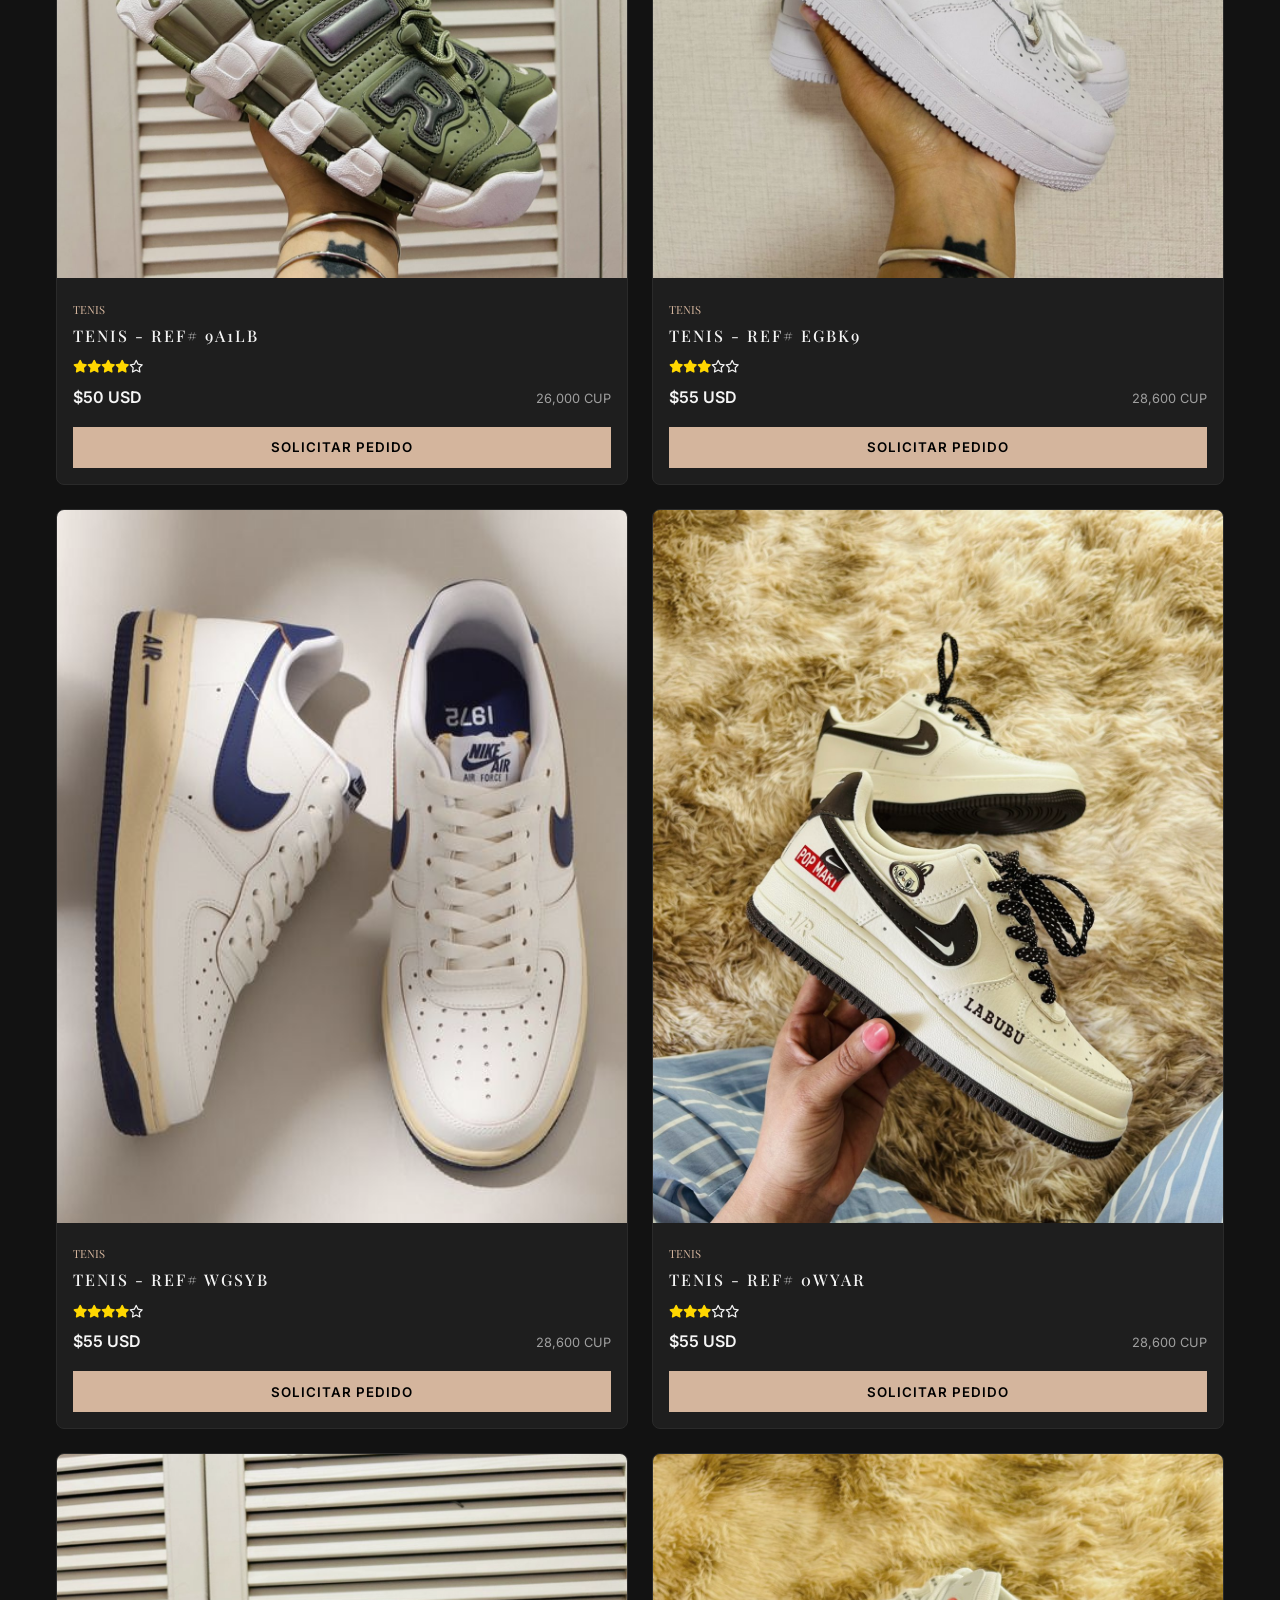
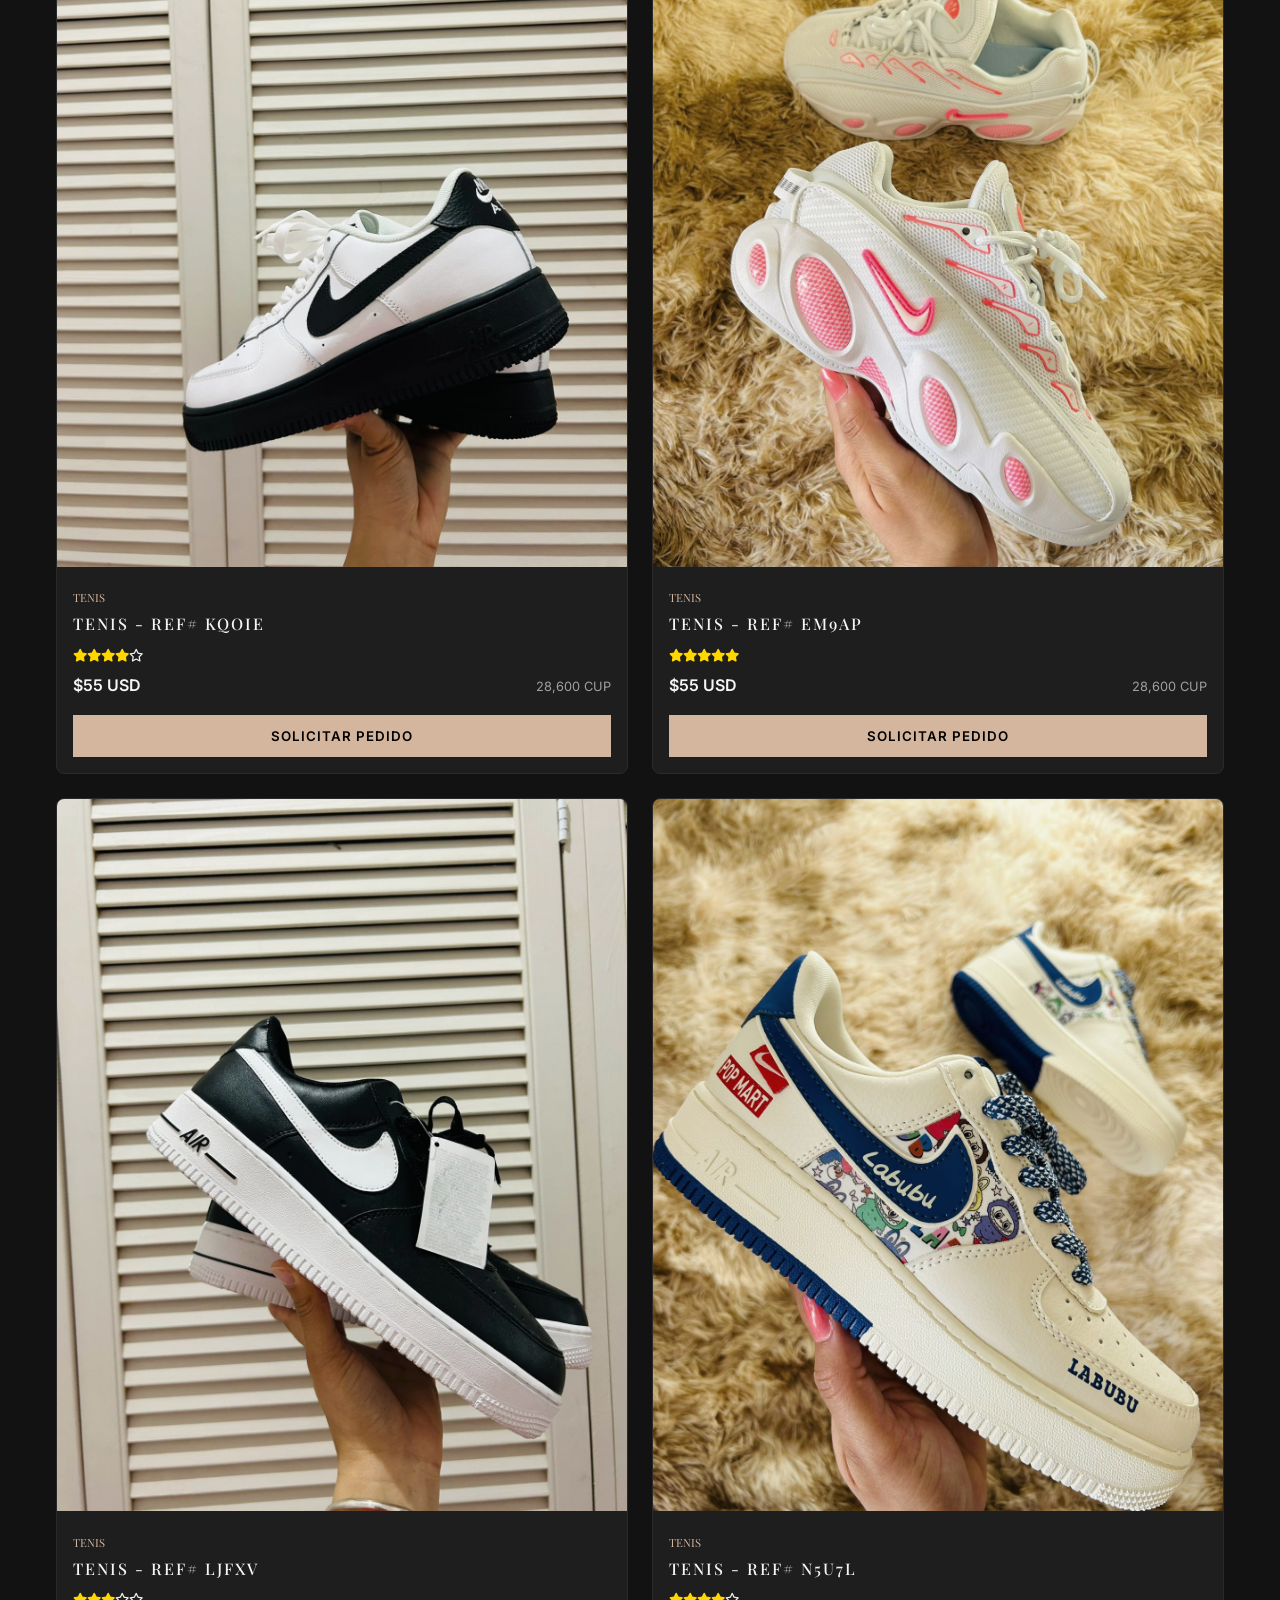
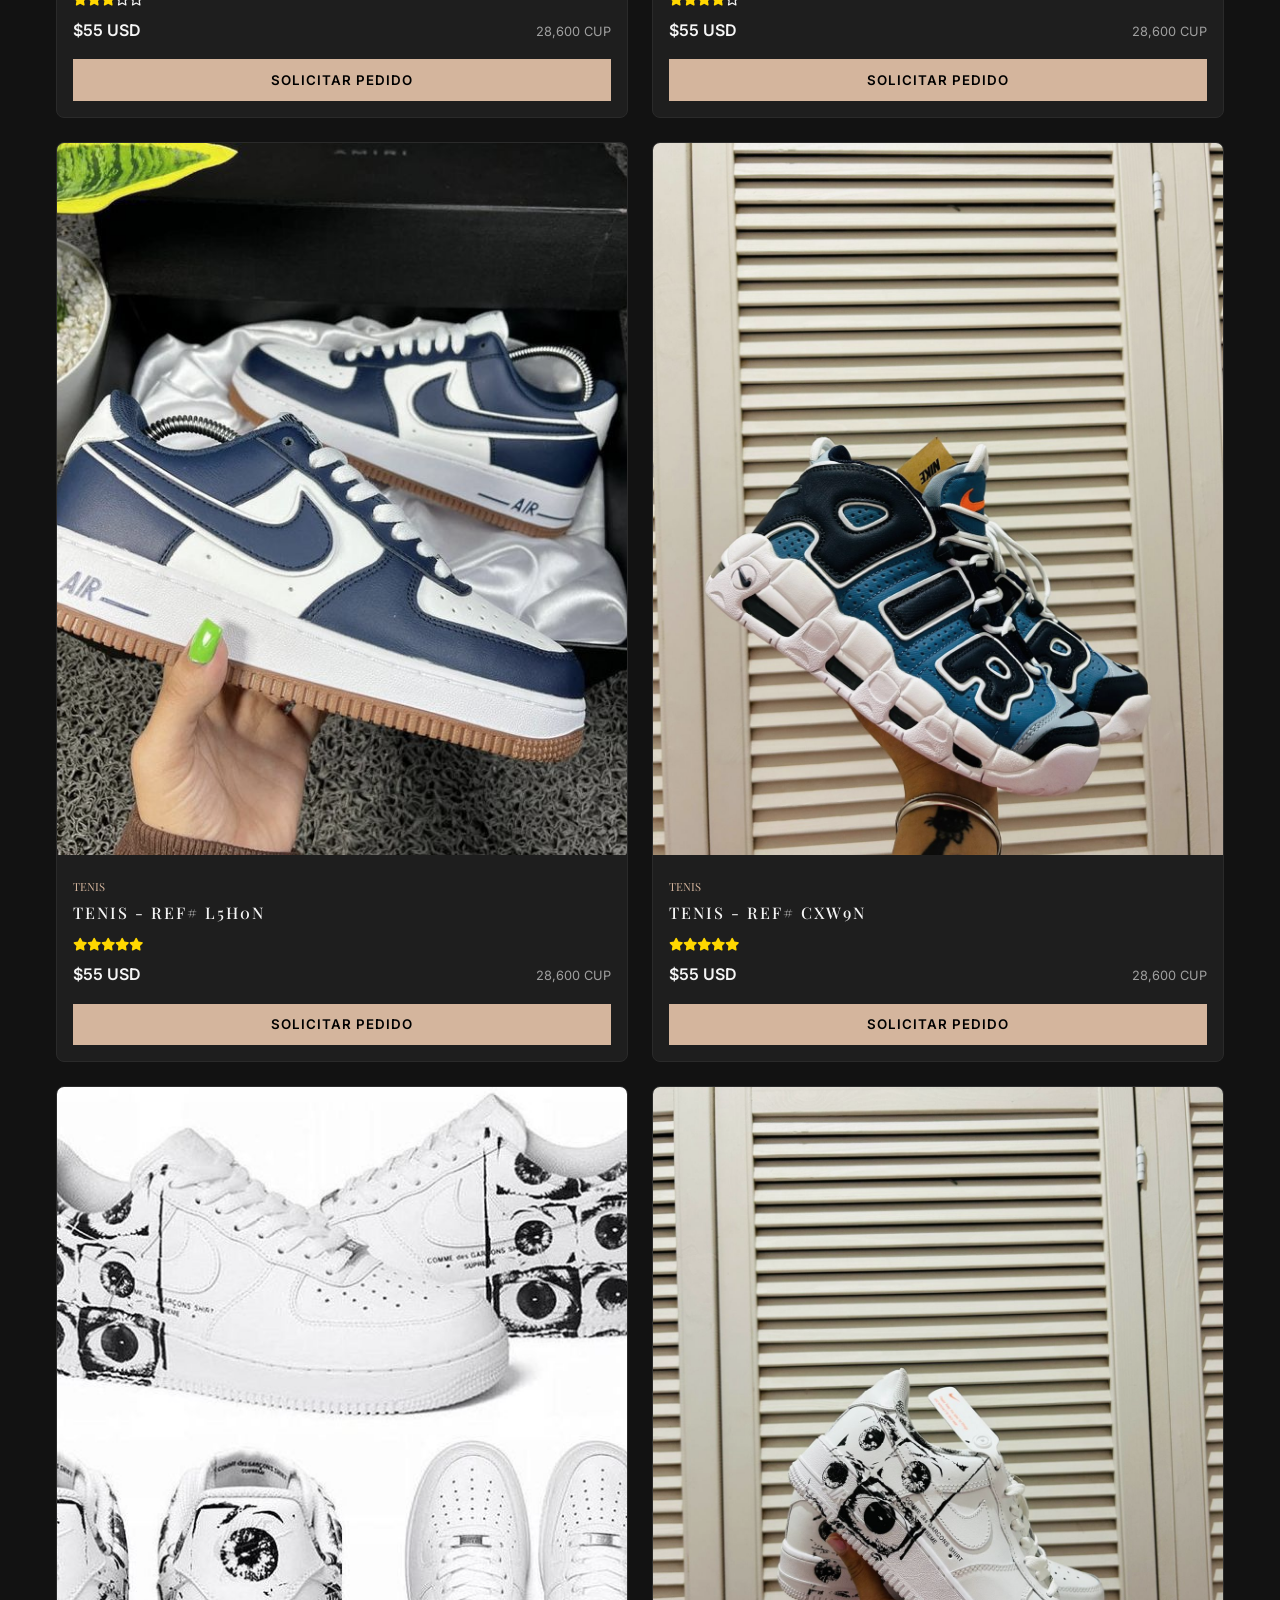
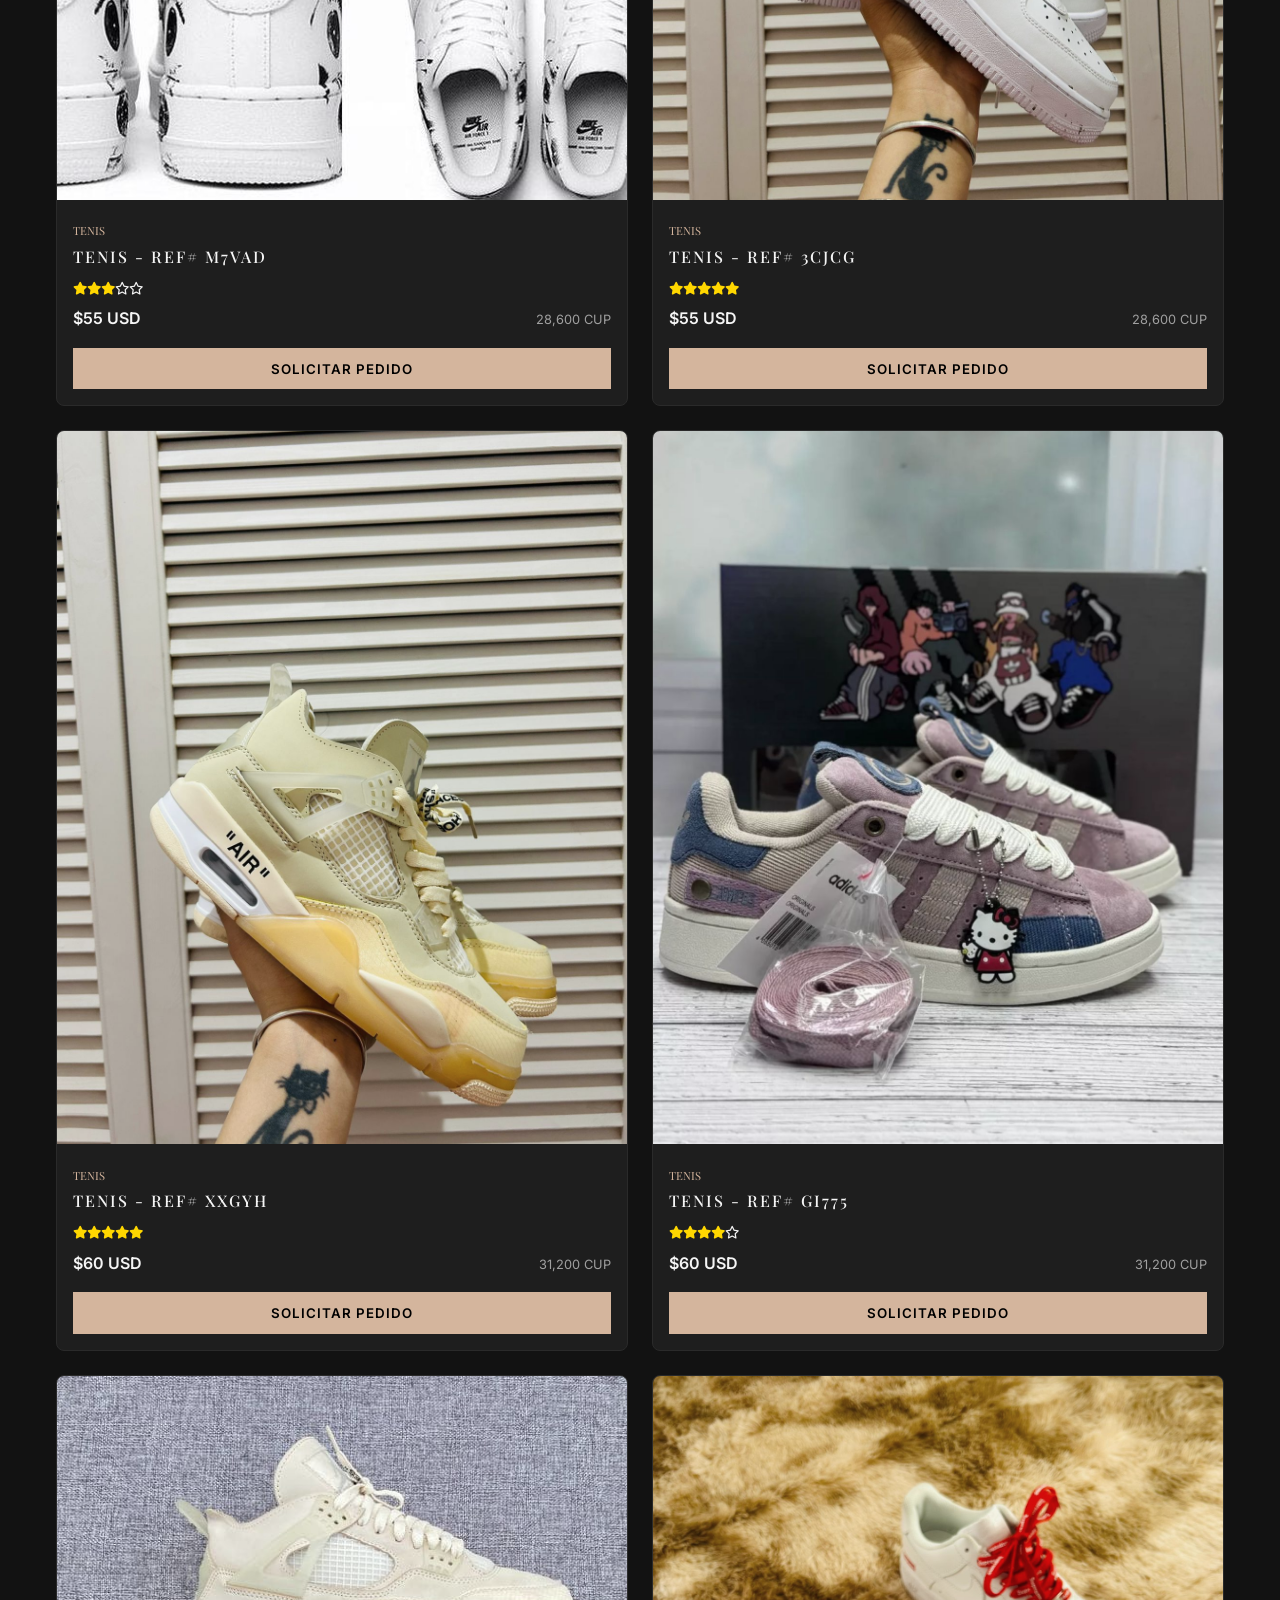
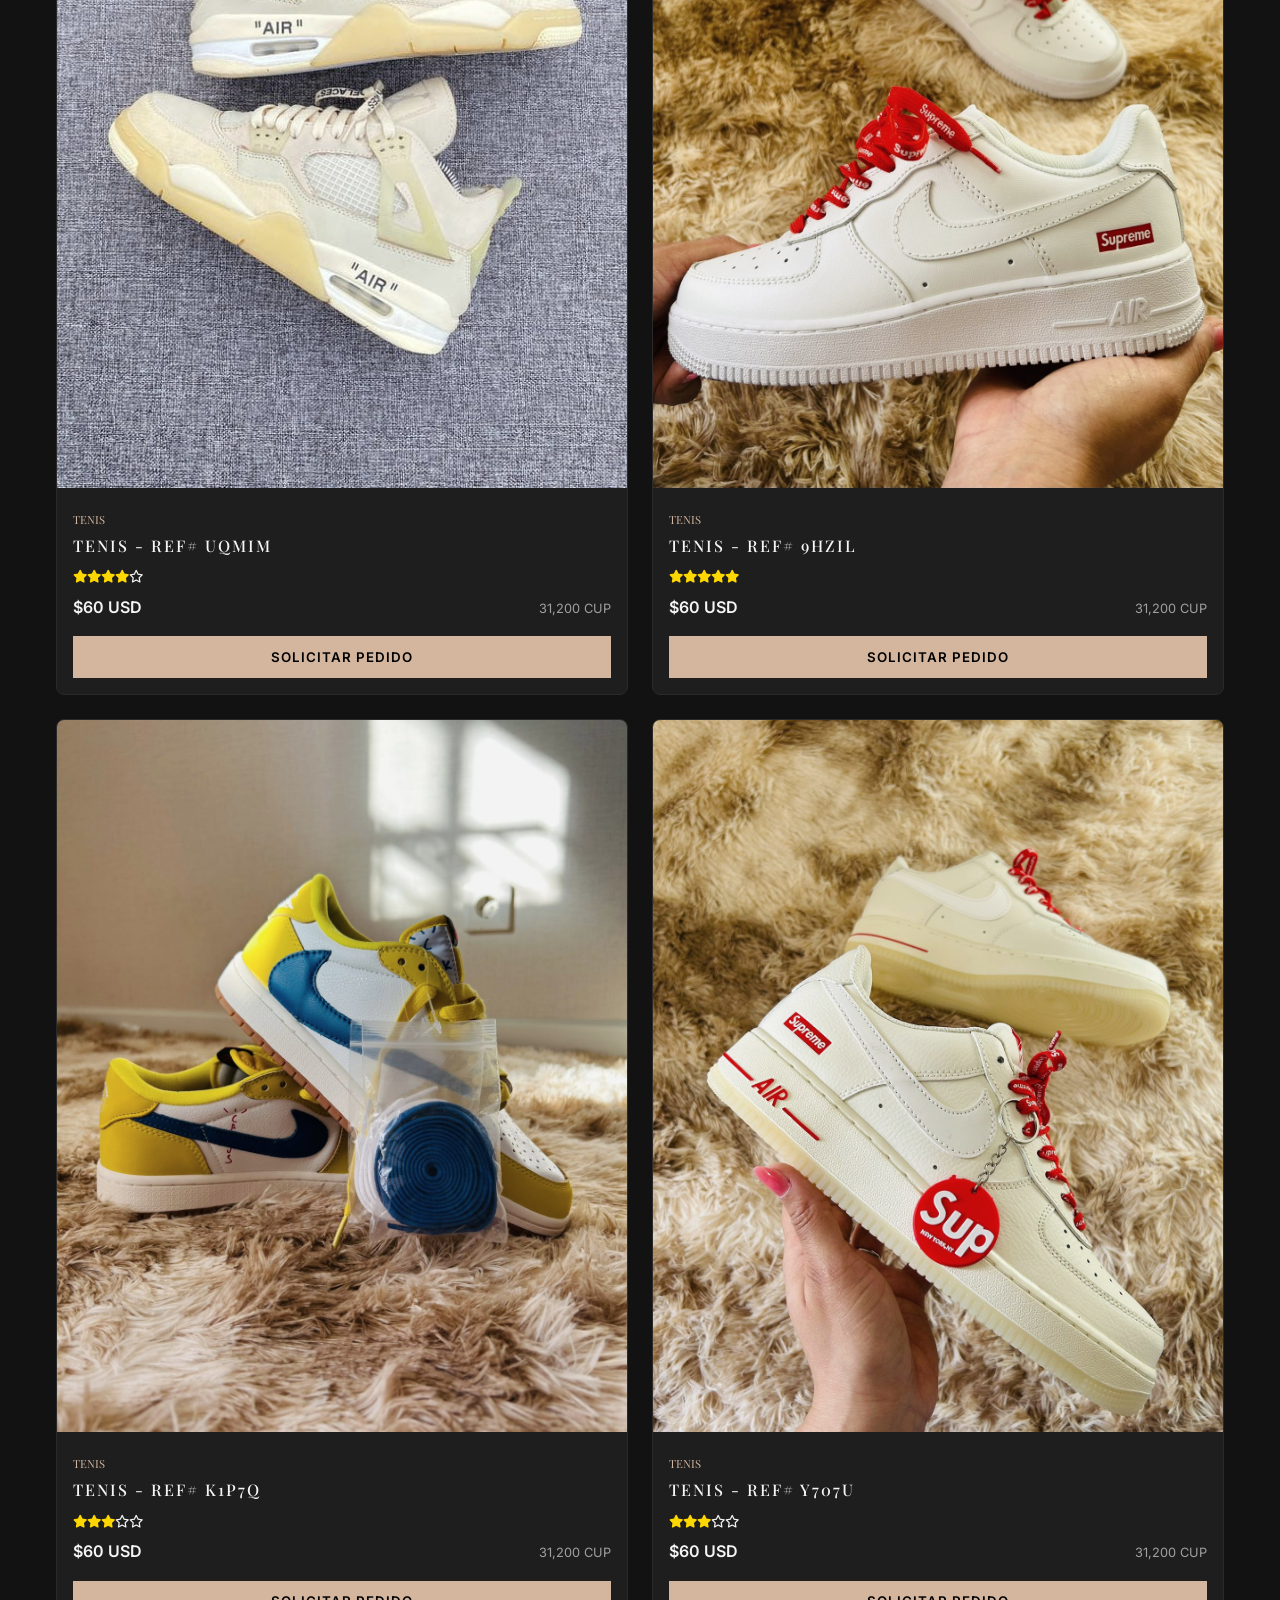
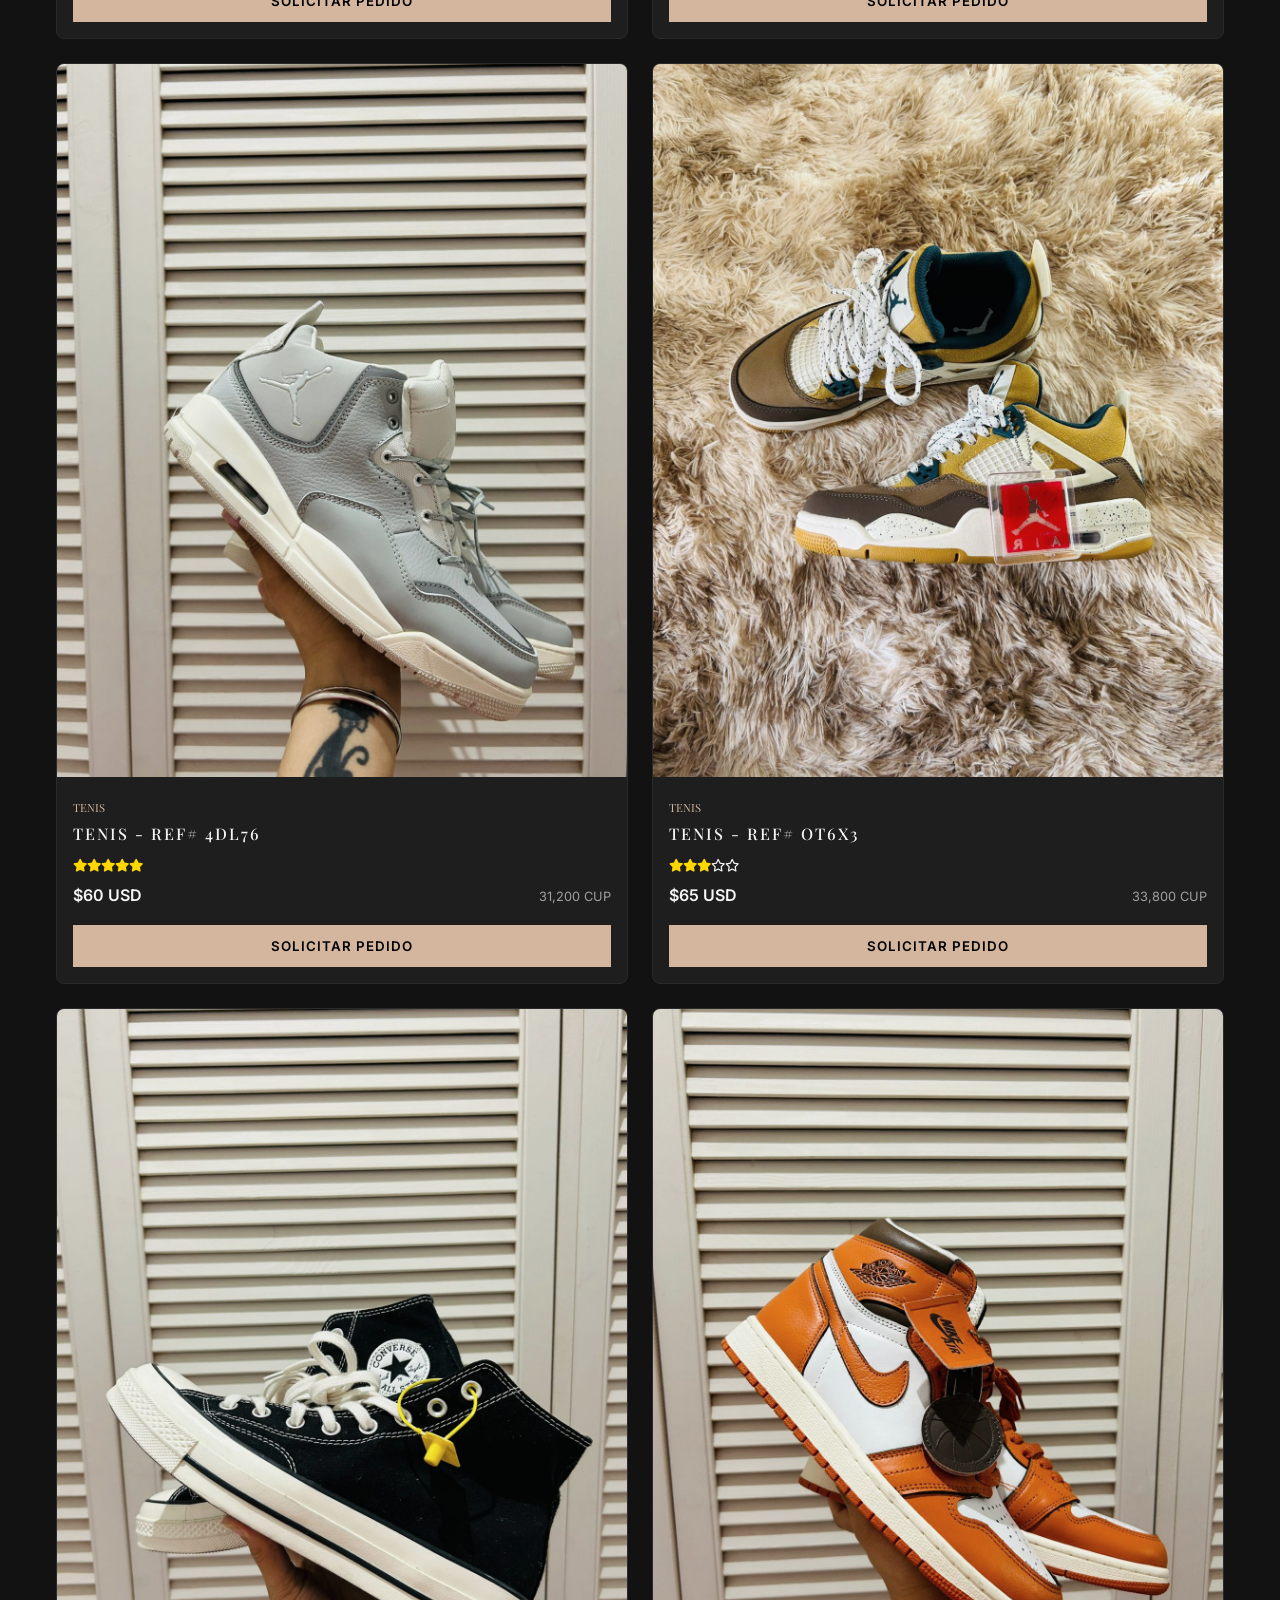
==== commit 36e70445: "Update floating WhatsApp button link" ====
--- a/index.html
+++ b/index.html
@@ -43,7 +43,7 @@
     <div id="cart-drawer" style="display:none;"></div>
 
     <!-- WhatsApp Floating Button -->
-    <a href="#" class="whatsapp-float" id="whatsapp-order" target="_blank">
+    <a href="https://wa.me/79918818456?text=Hola,%20quisiera%20solicitar%20información%20sobre%20un%20producto%20de%20MAGARA%20Premium" class="whatsapp-float" id="whatsapp-order" target="_blank">
         <i class="fab fa-whatsapp"></i>
     </a>
 
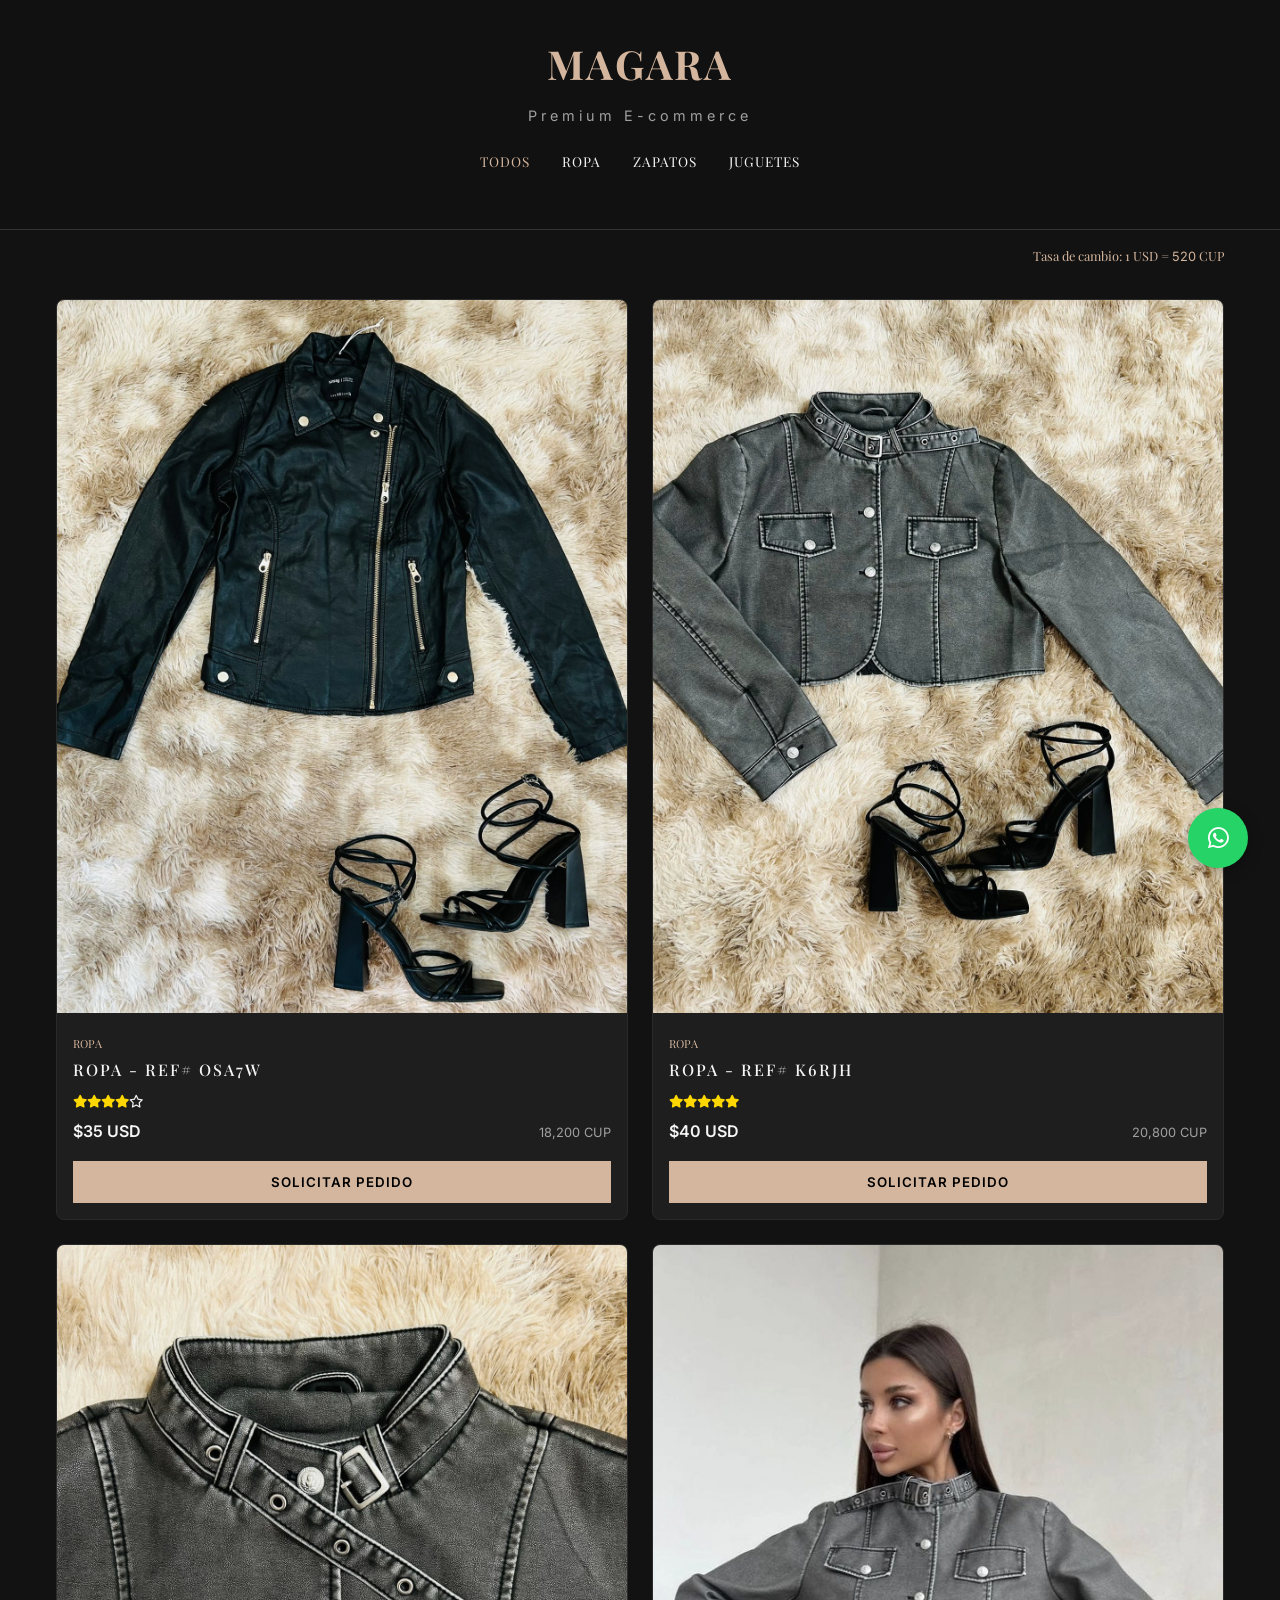
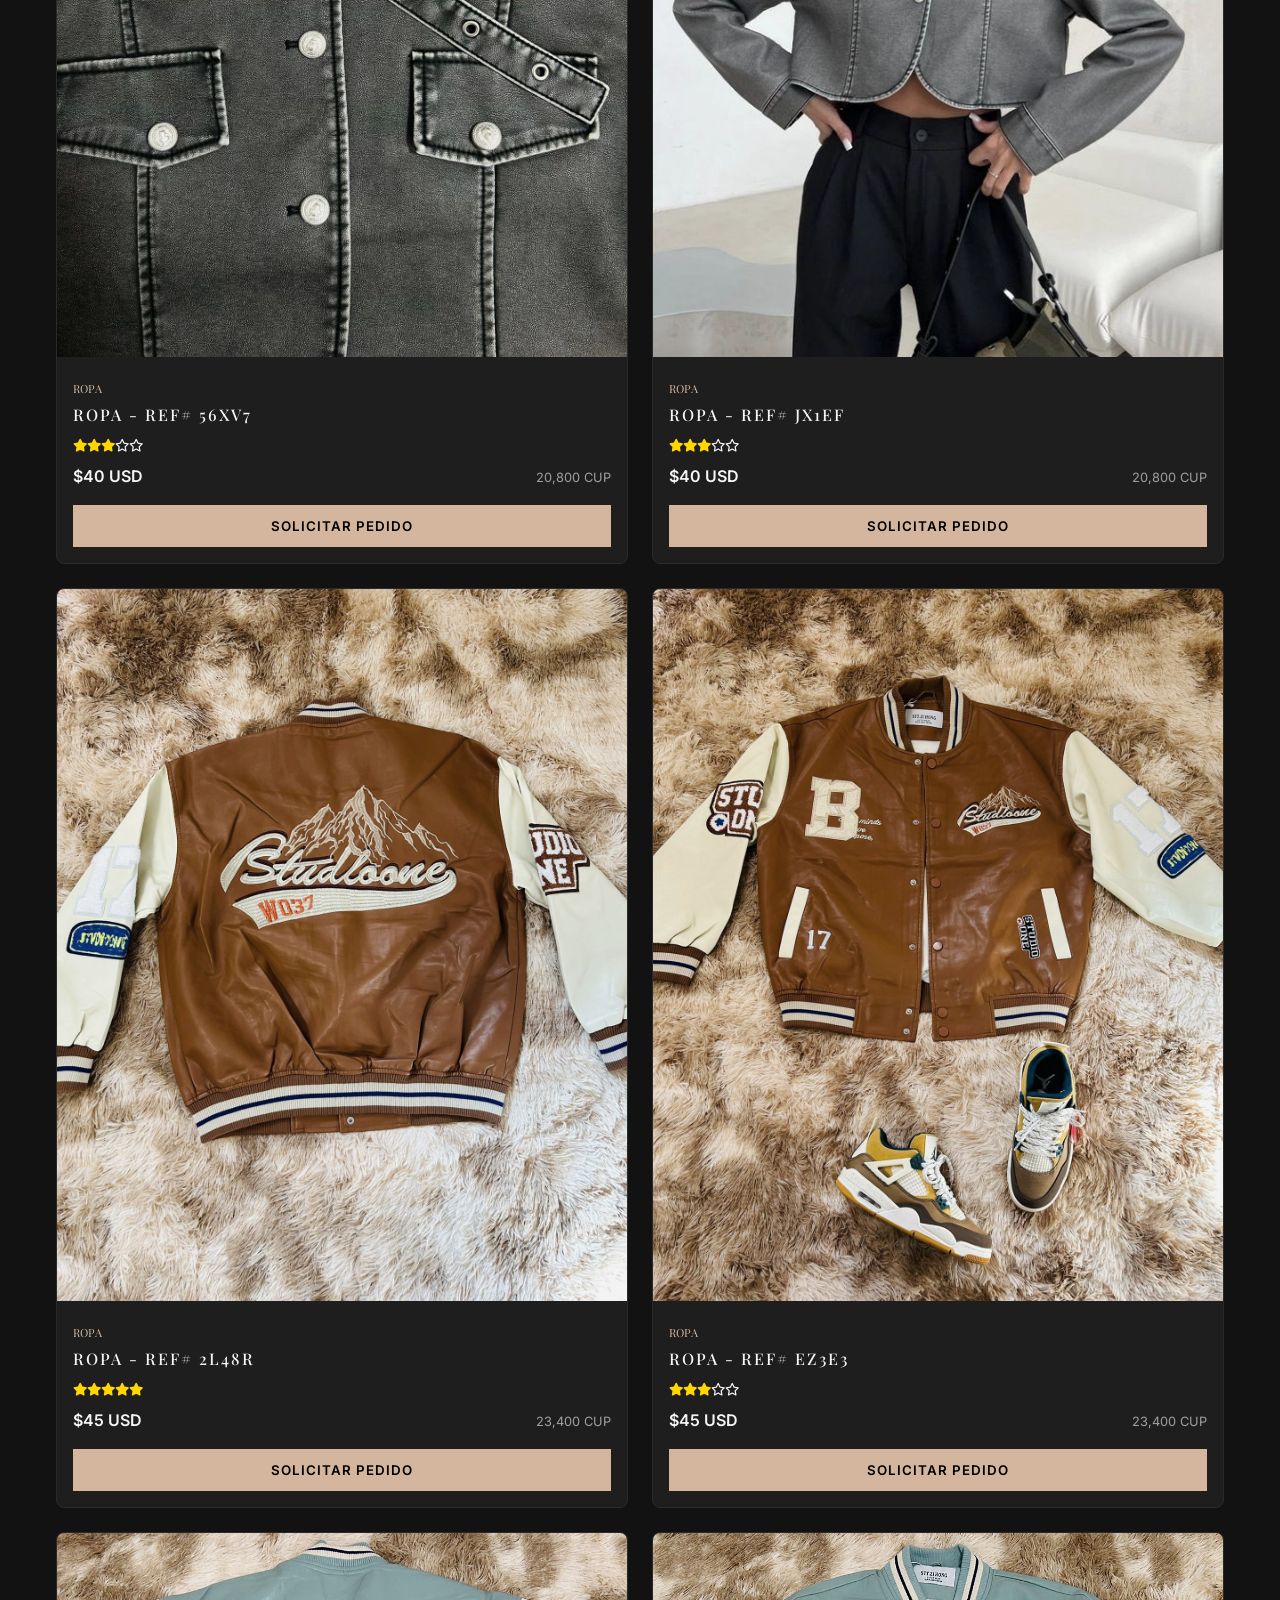
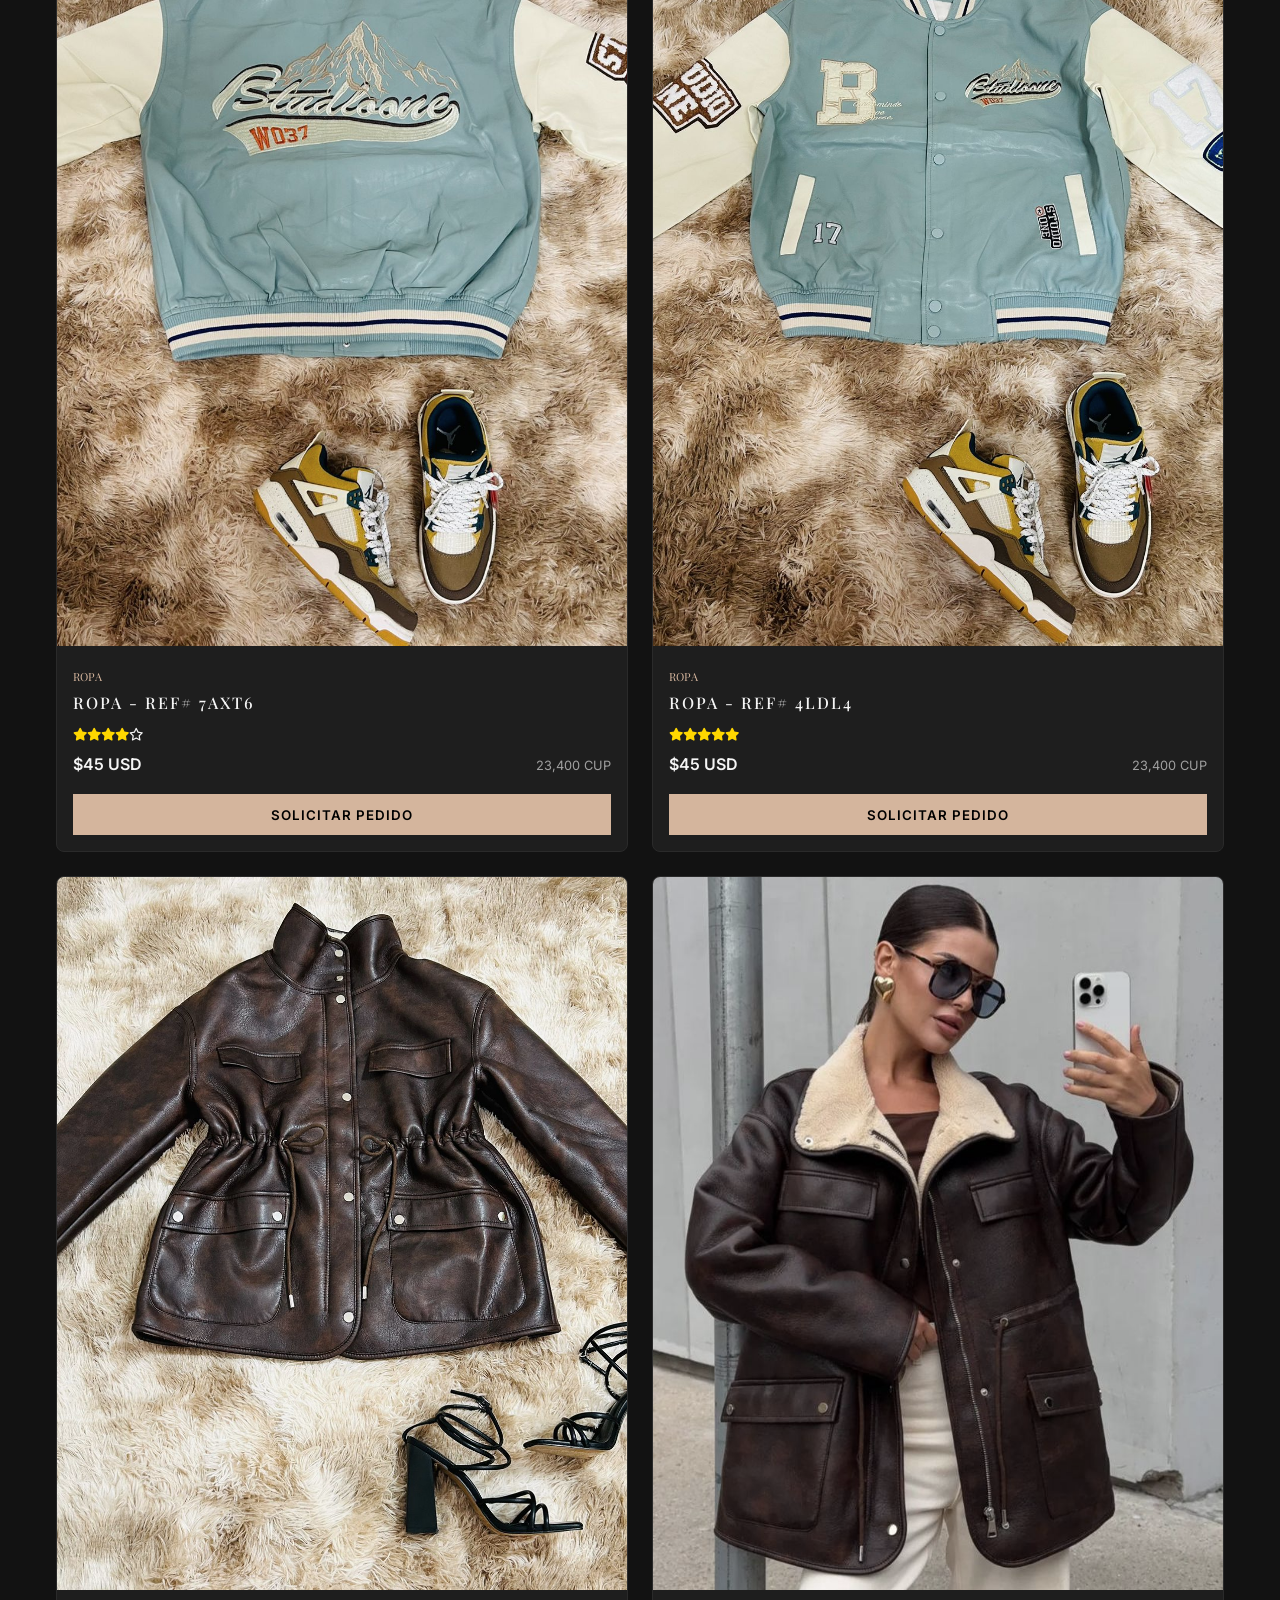
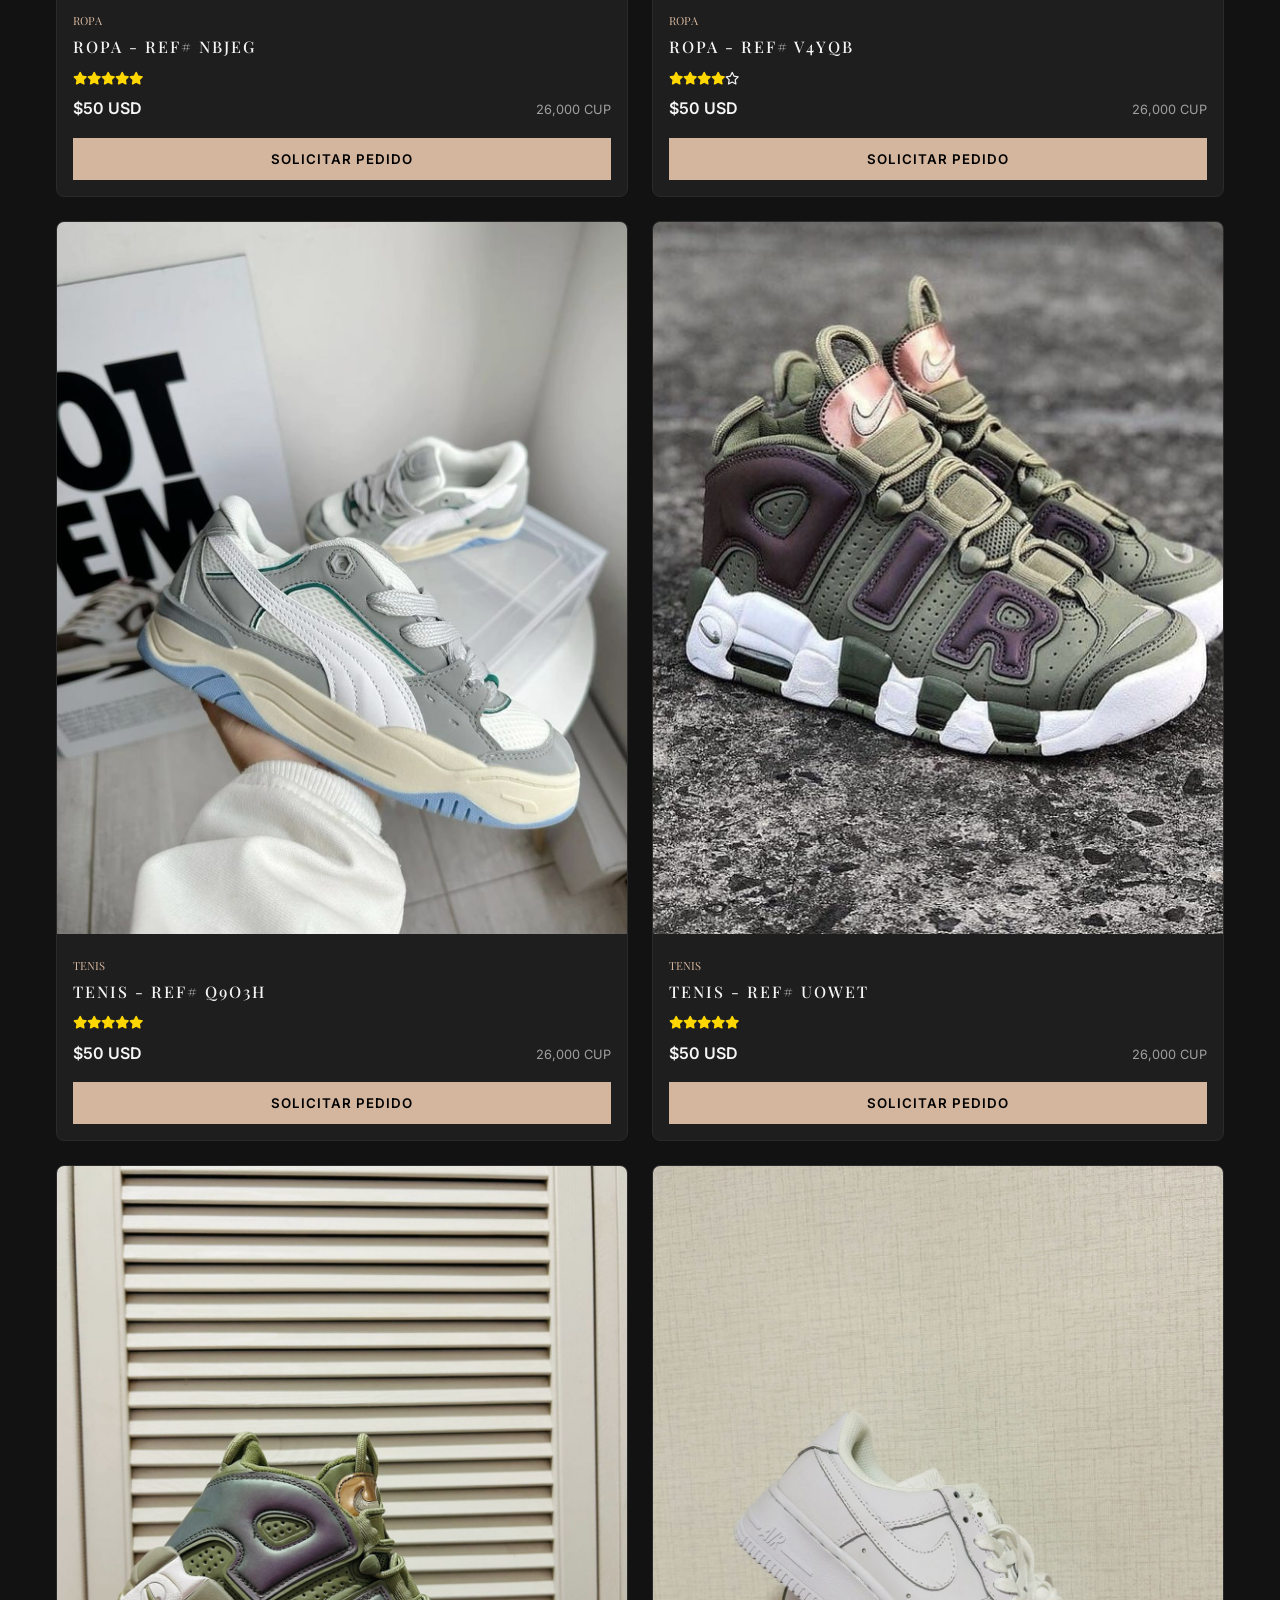
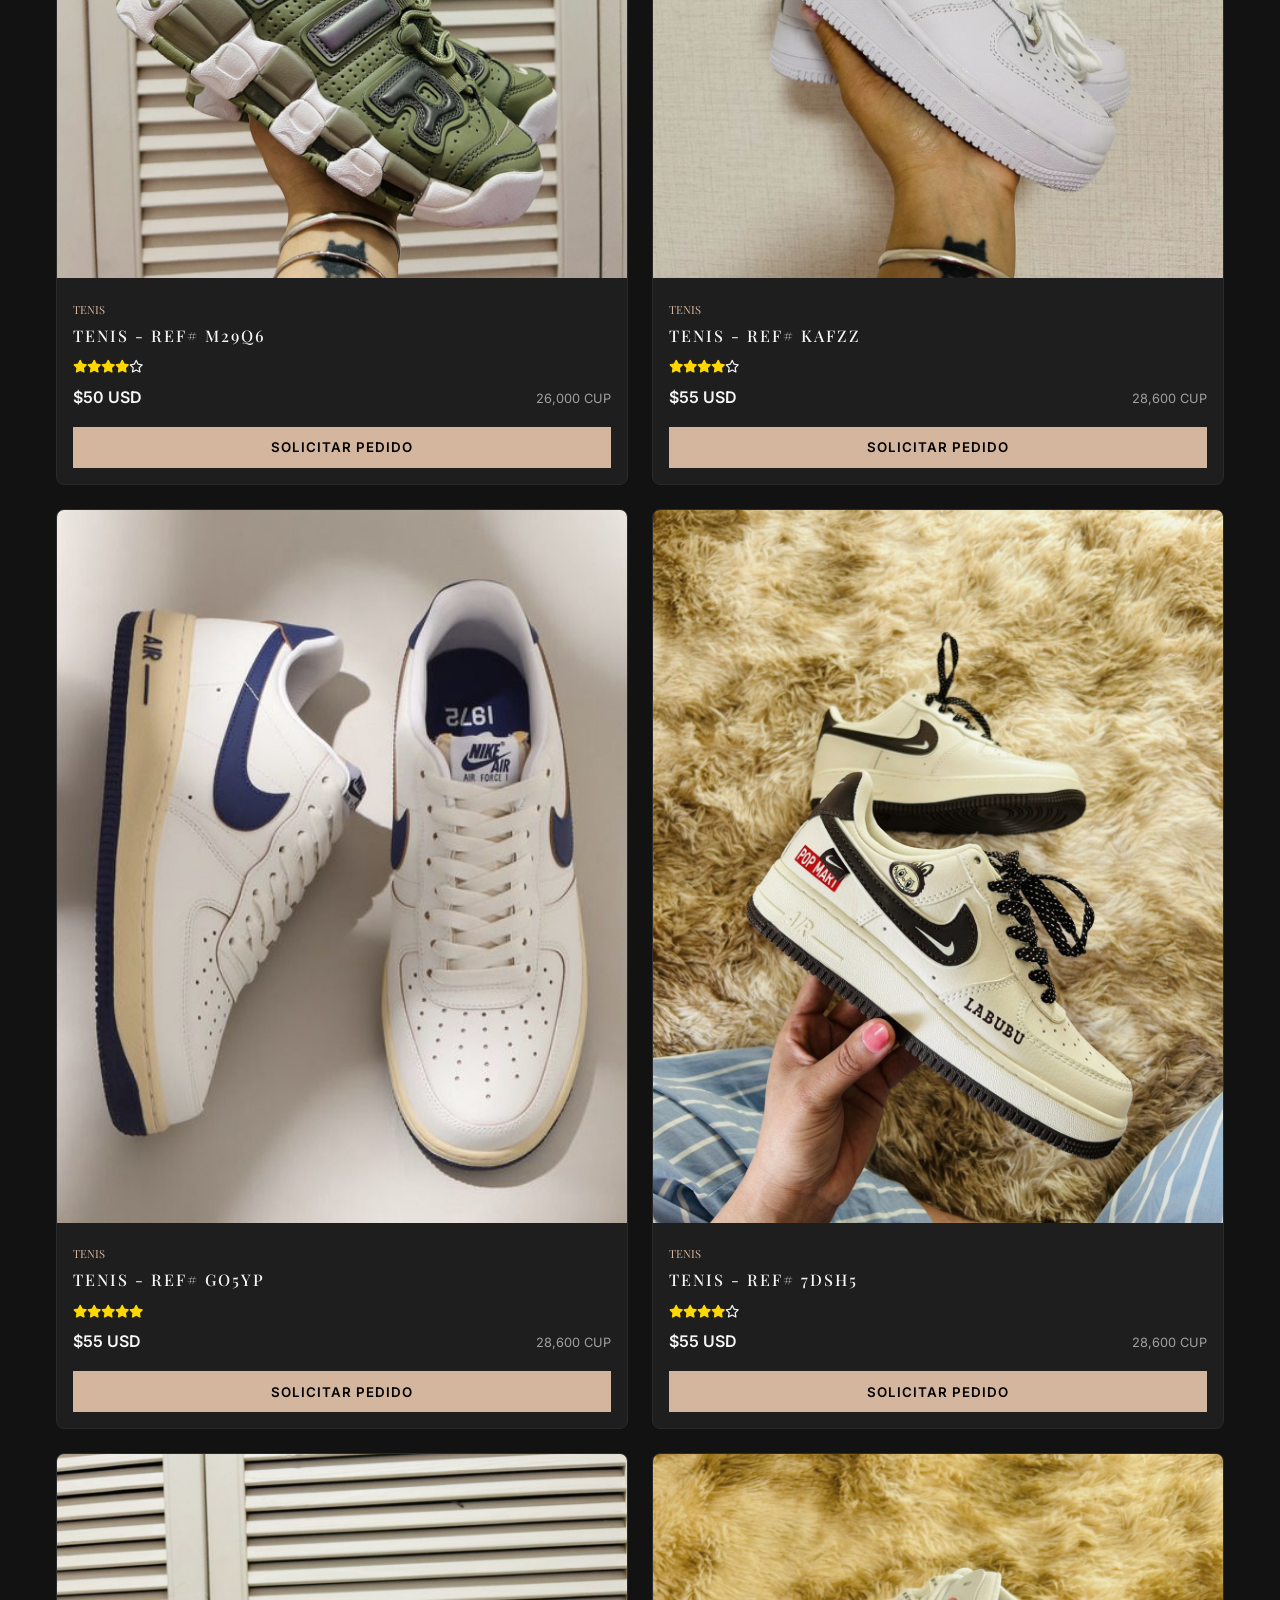
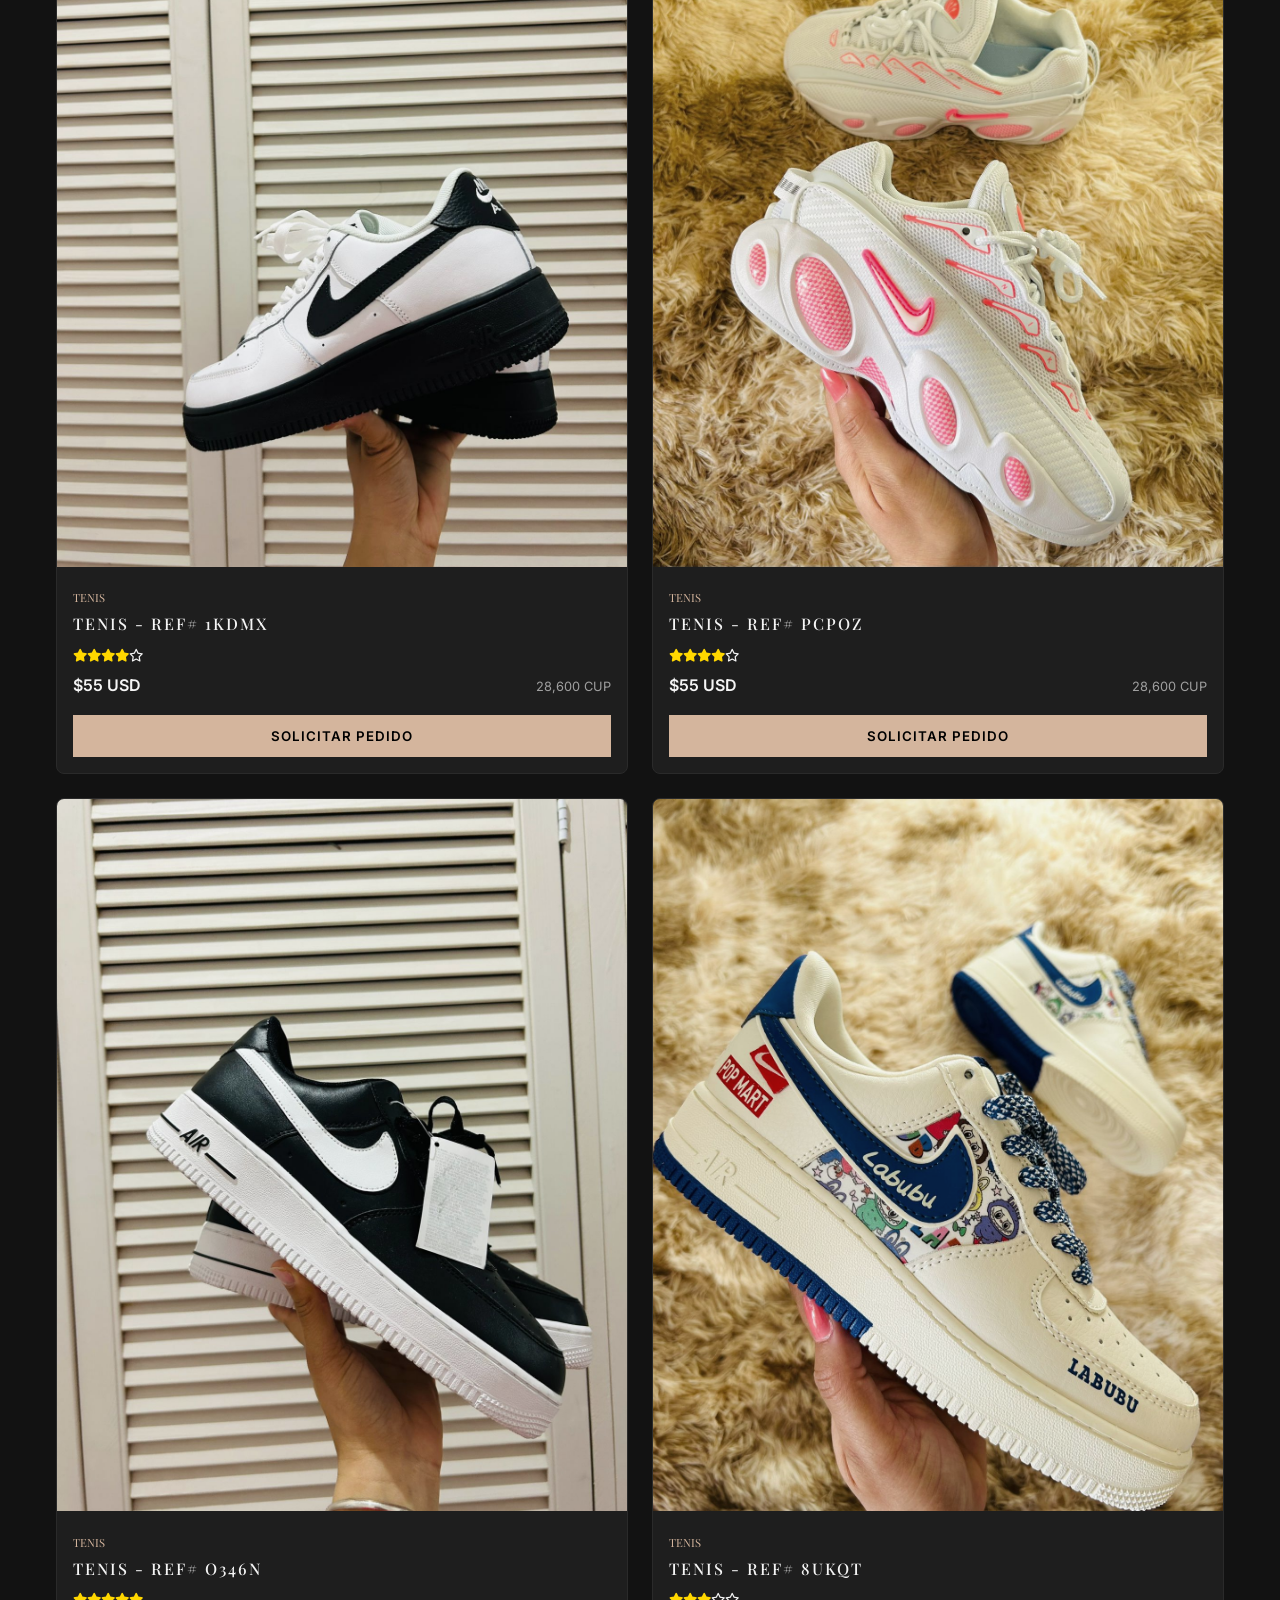
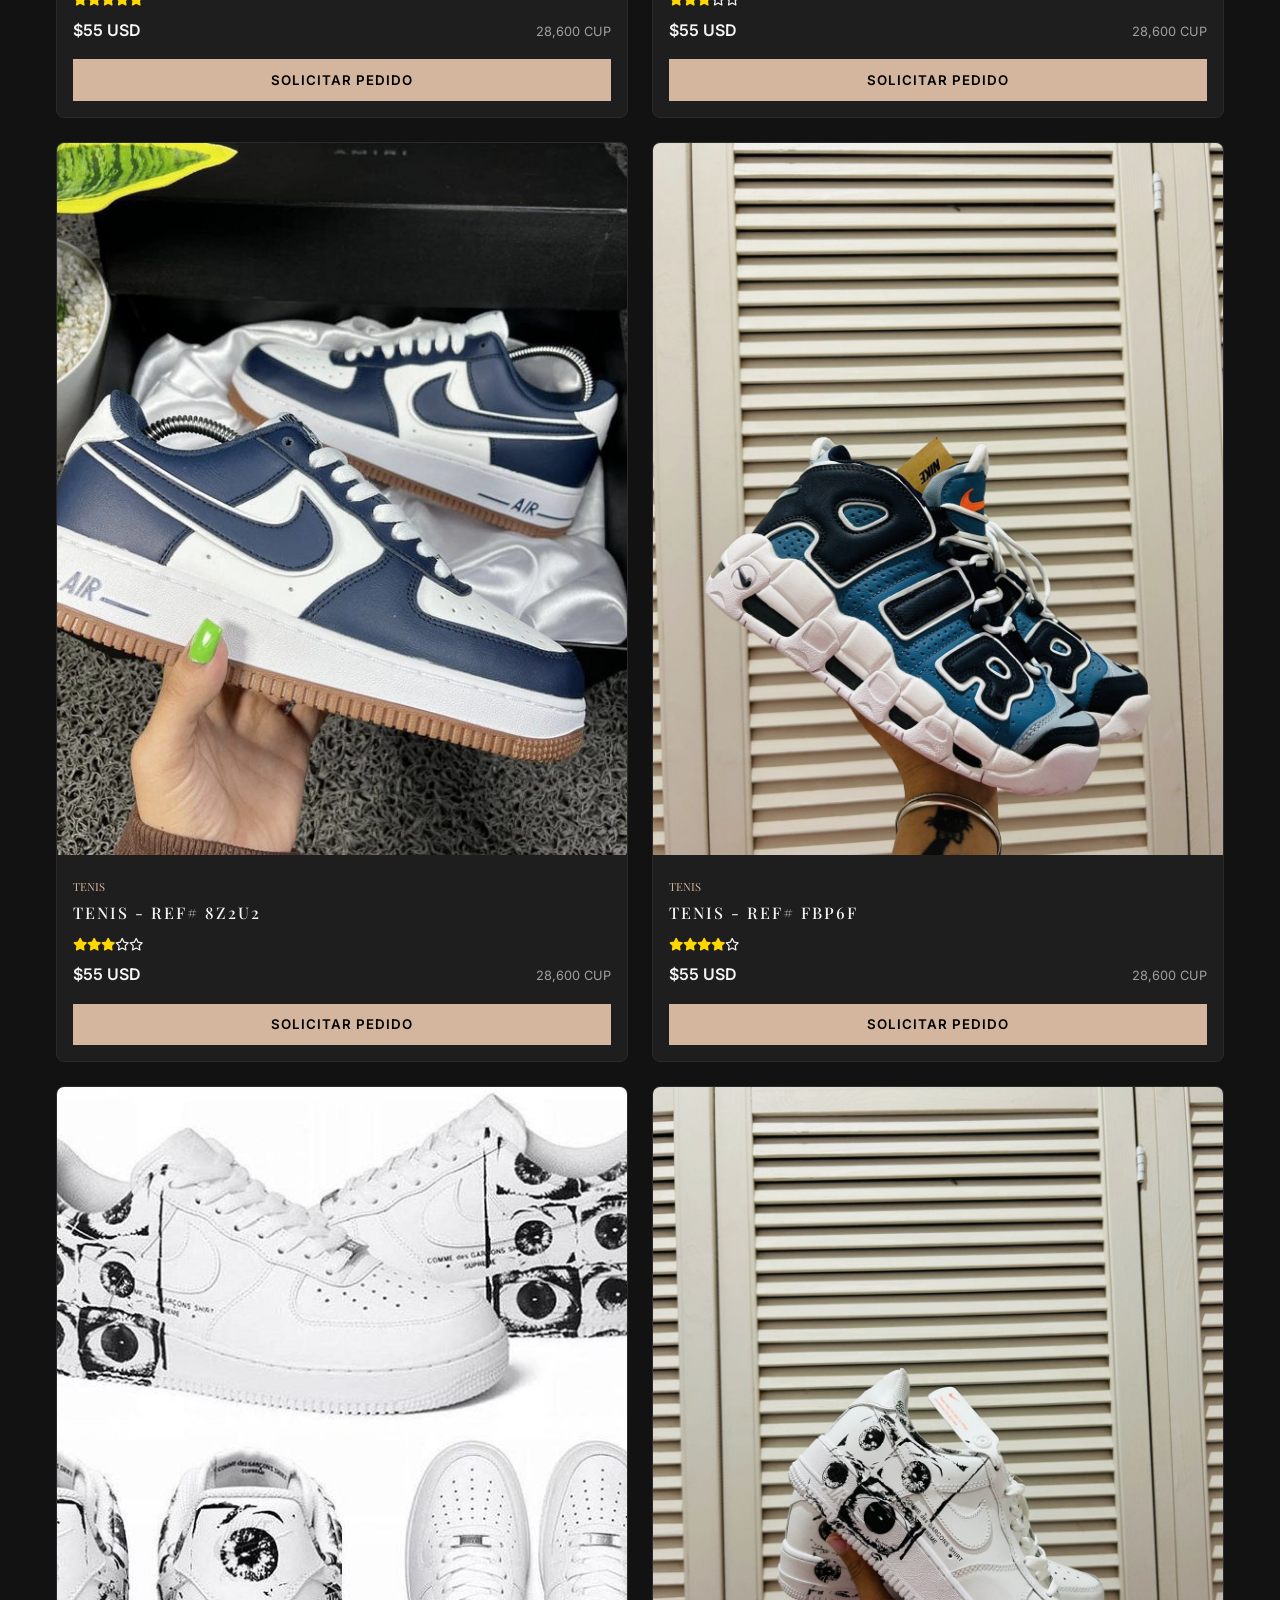
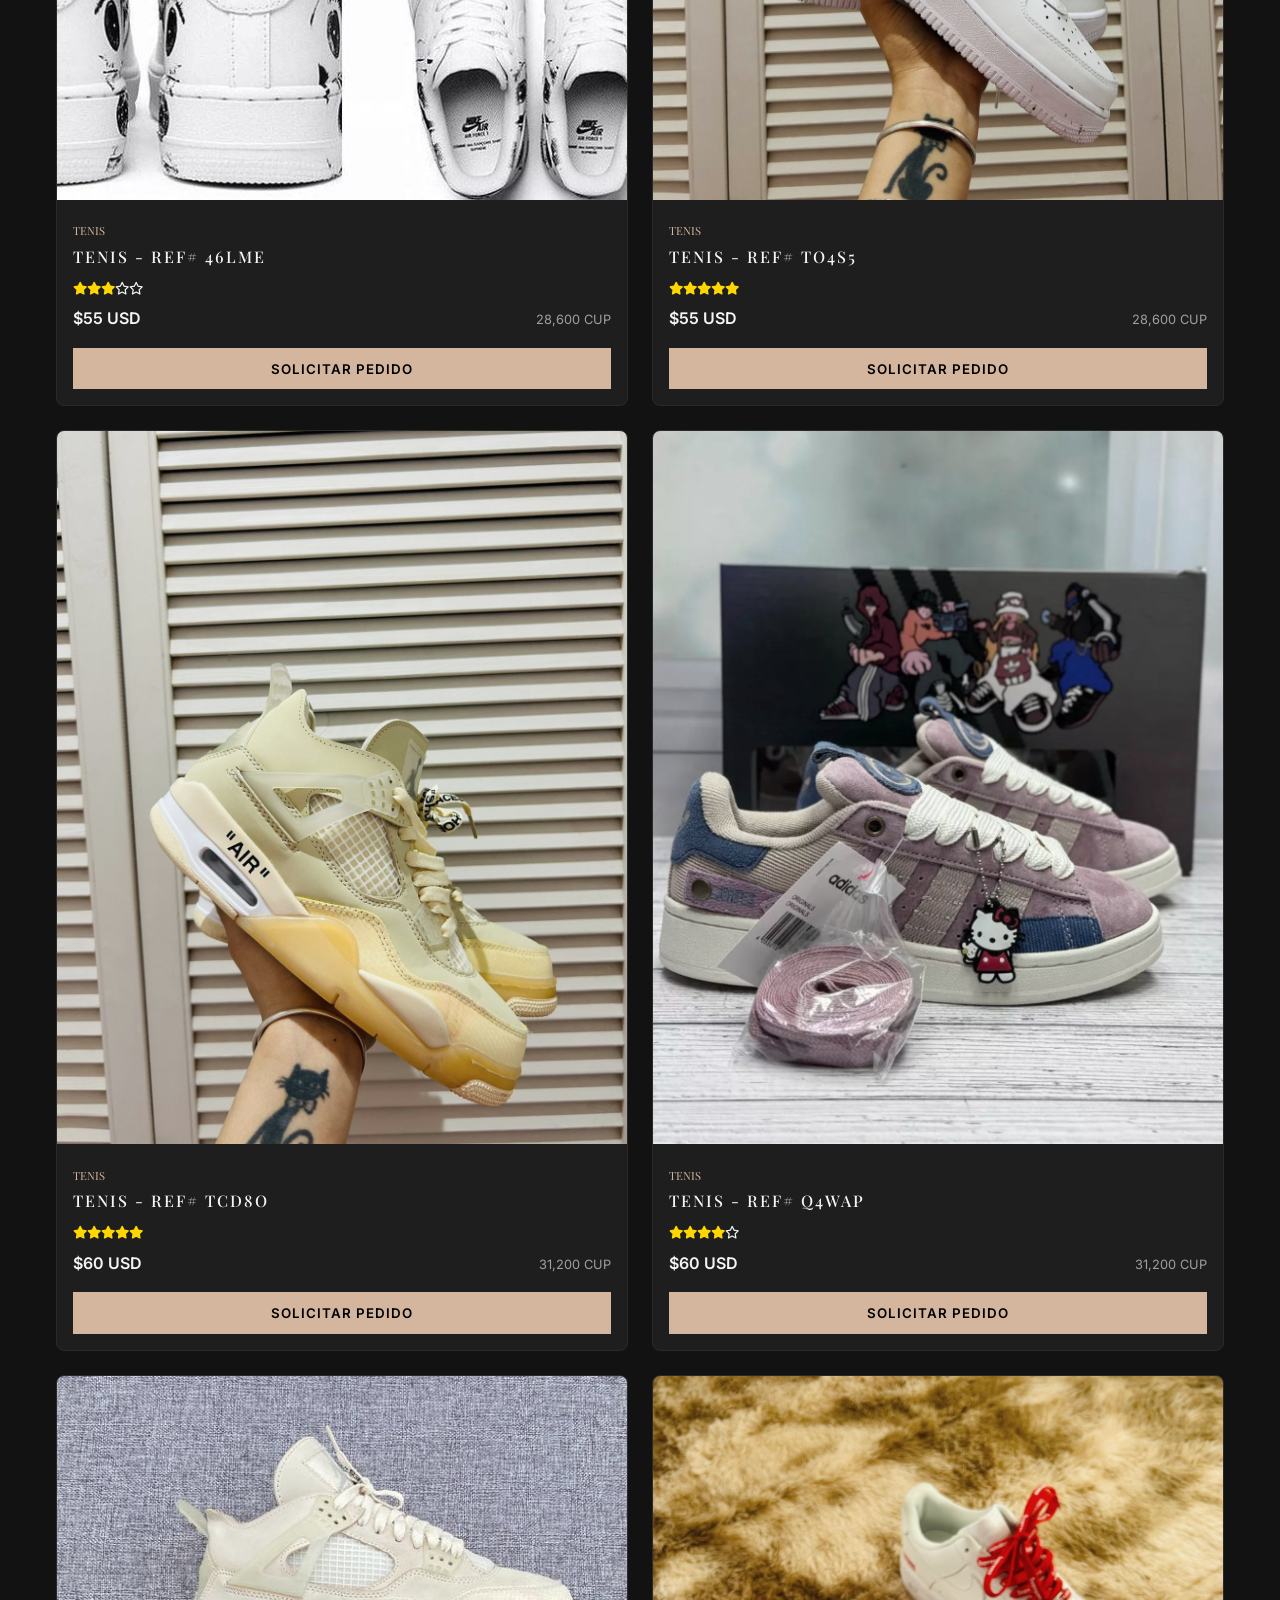
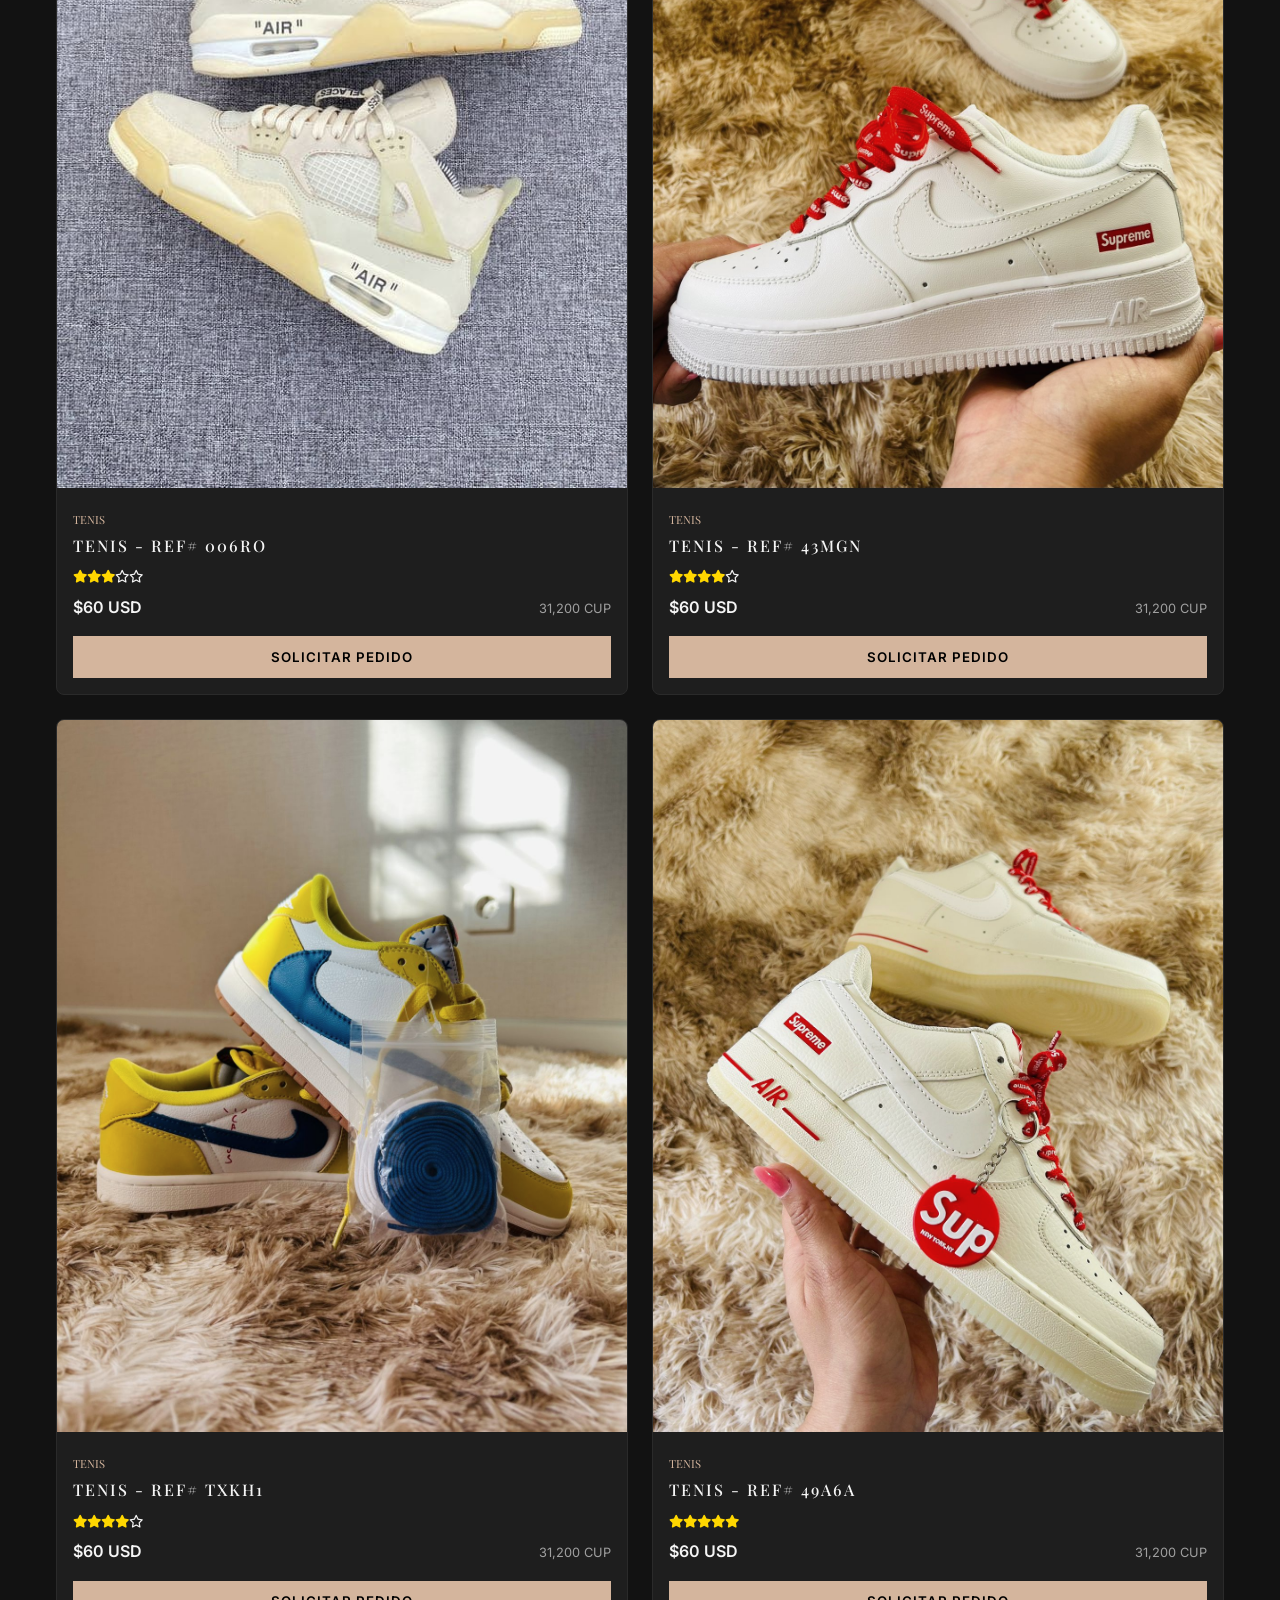
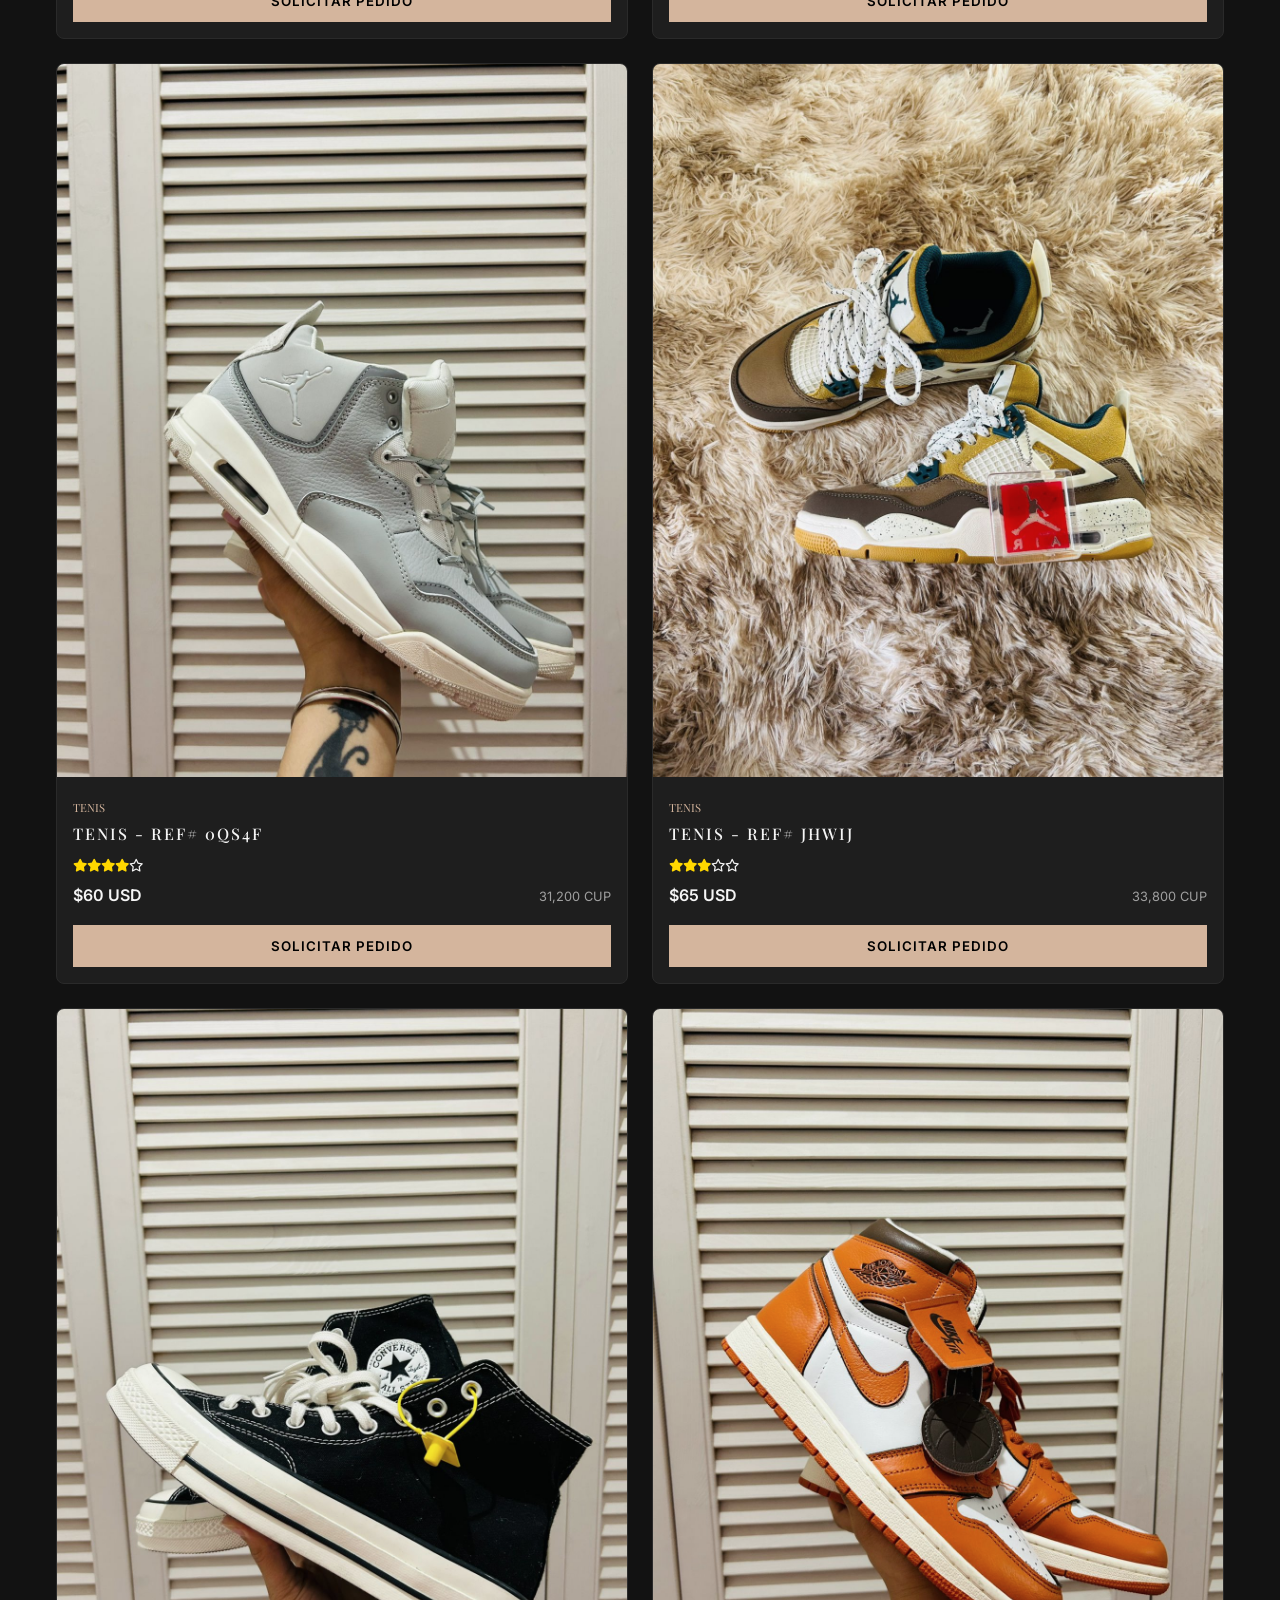
==== commit e2154e76: "Final project tweaks" ====
--- a/index.html
+++ b/index.html
@@ -43,7 +43,7 @@
     <div id="cart-drawer" style="display:none;"></div>
 
     <!-- WhatsApp Floating Button -->
-    <a href="https://wa.me/79918818456?text=Hola,%20quisiera%20solicitar%20información%20sobre%20un%20producto%20de%20MAGARA%20Premium" class="whatsapp-float" id="whatsapp-order" target="_blank">
+    <a href="#" class="whatsapp-float" id="whatsapp-order" target="_blank">
         <i class="fab fa-whatsapp"></i>
     </a>
 
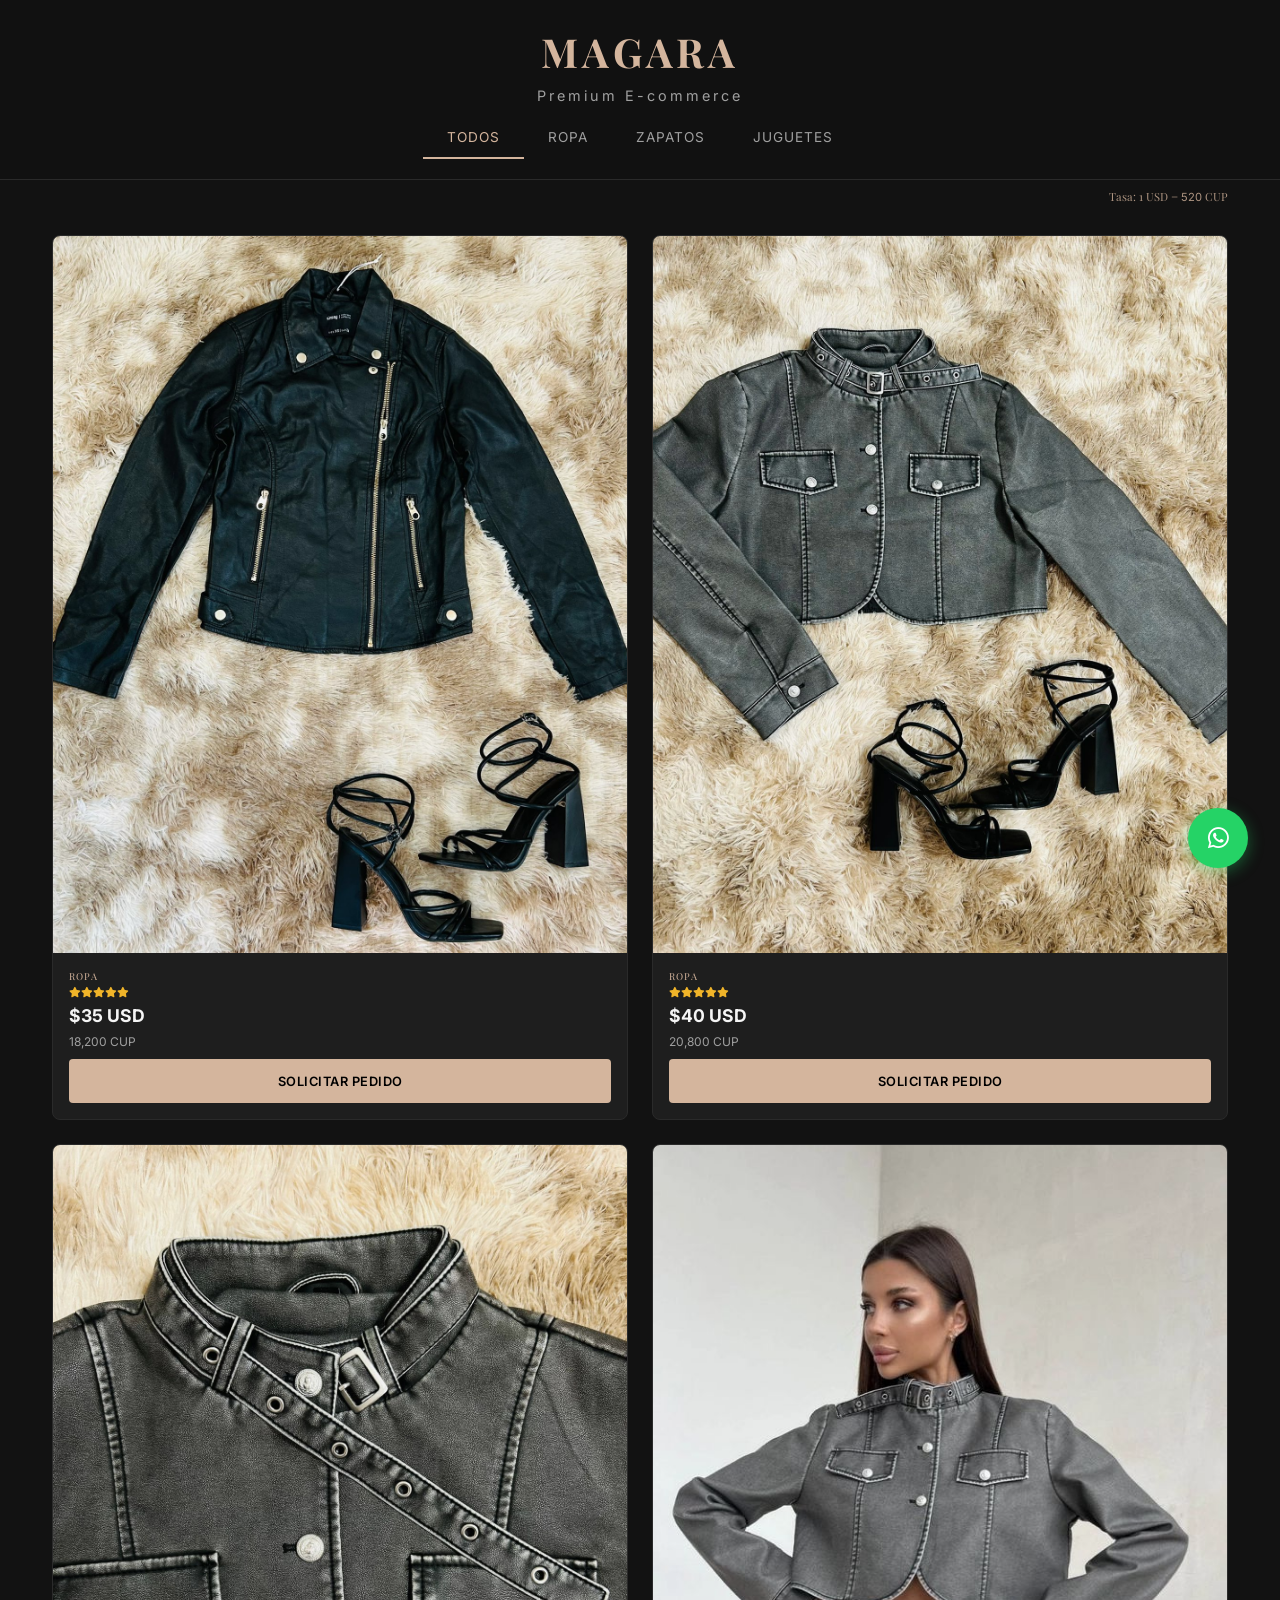
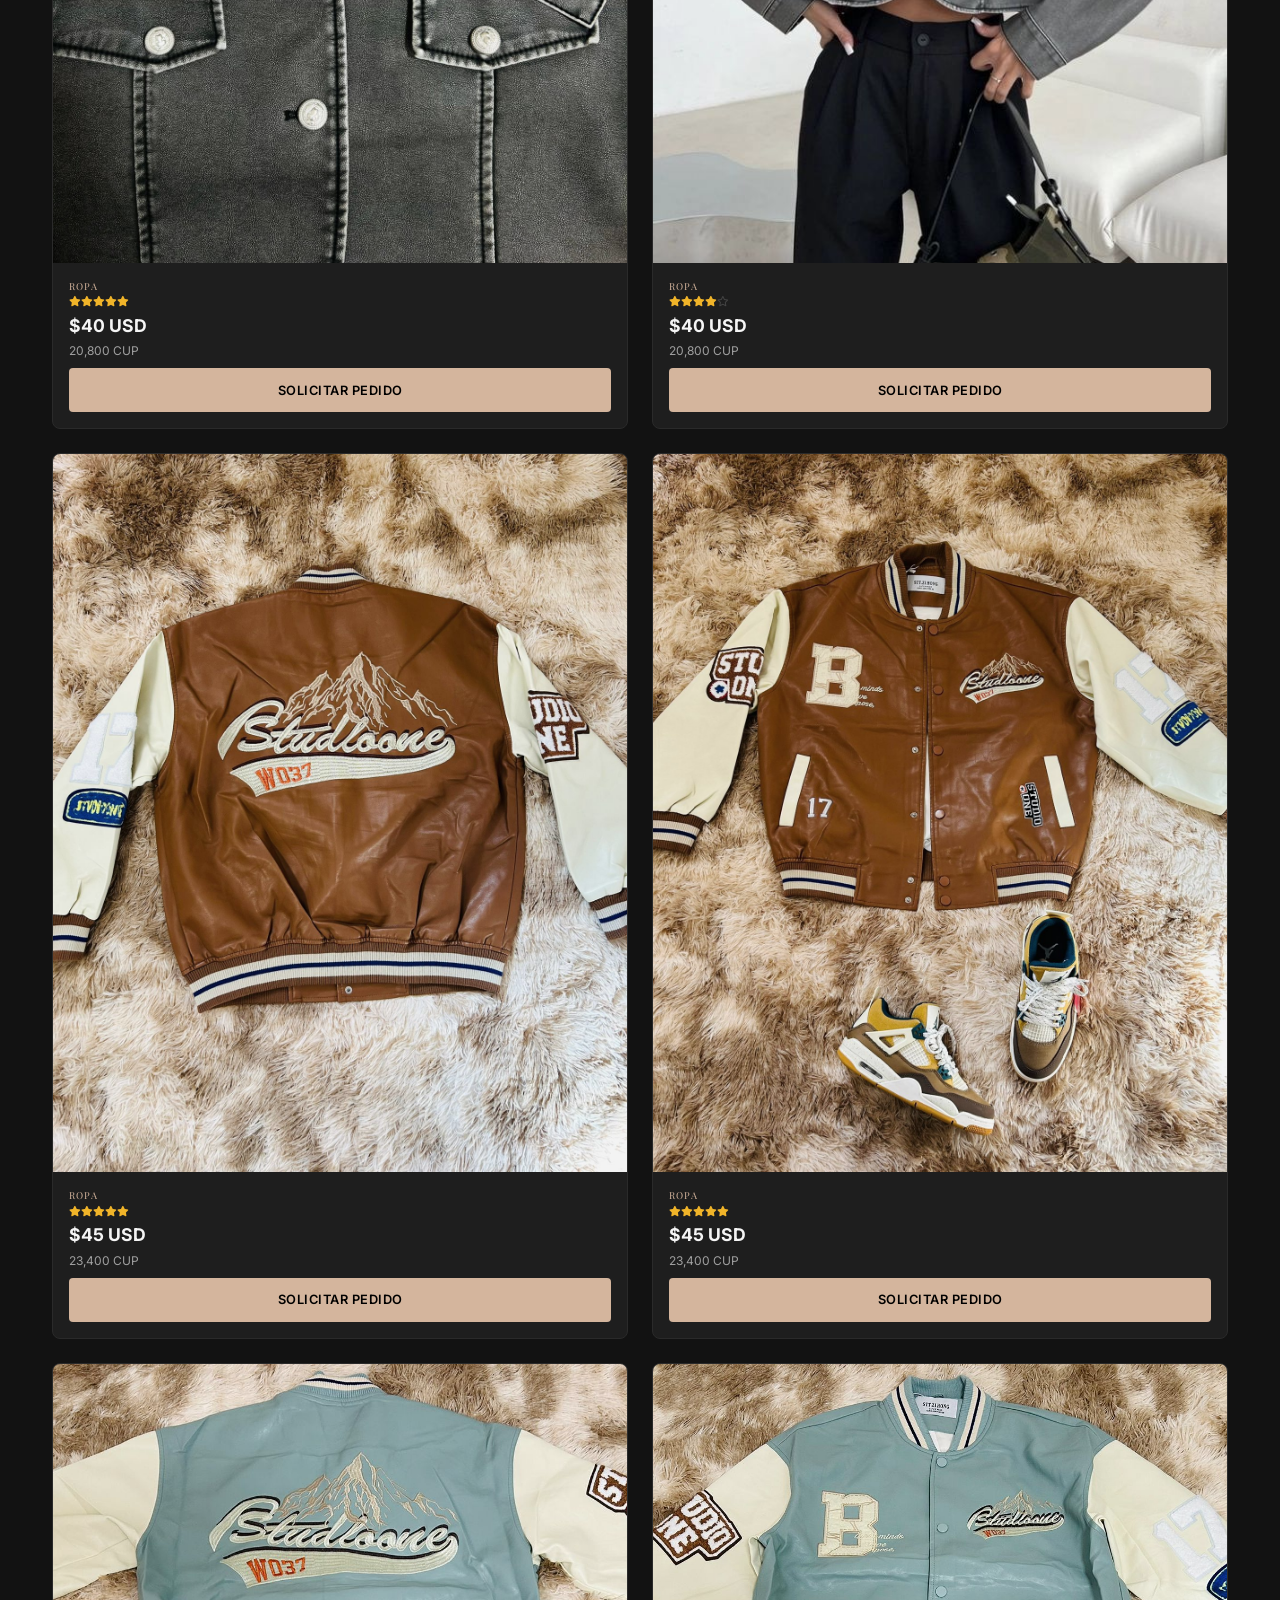
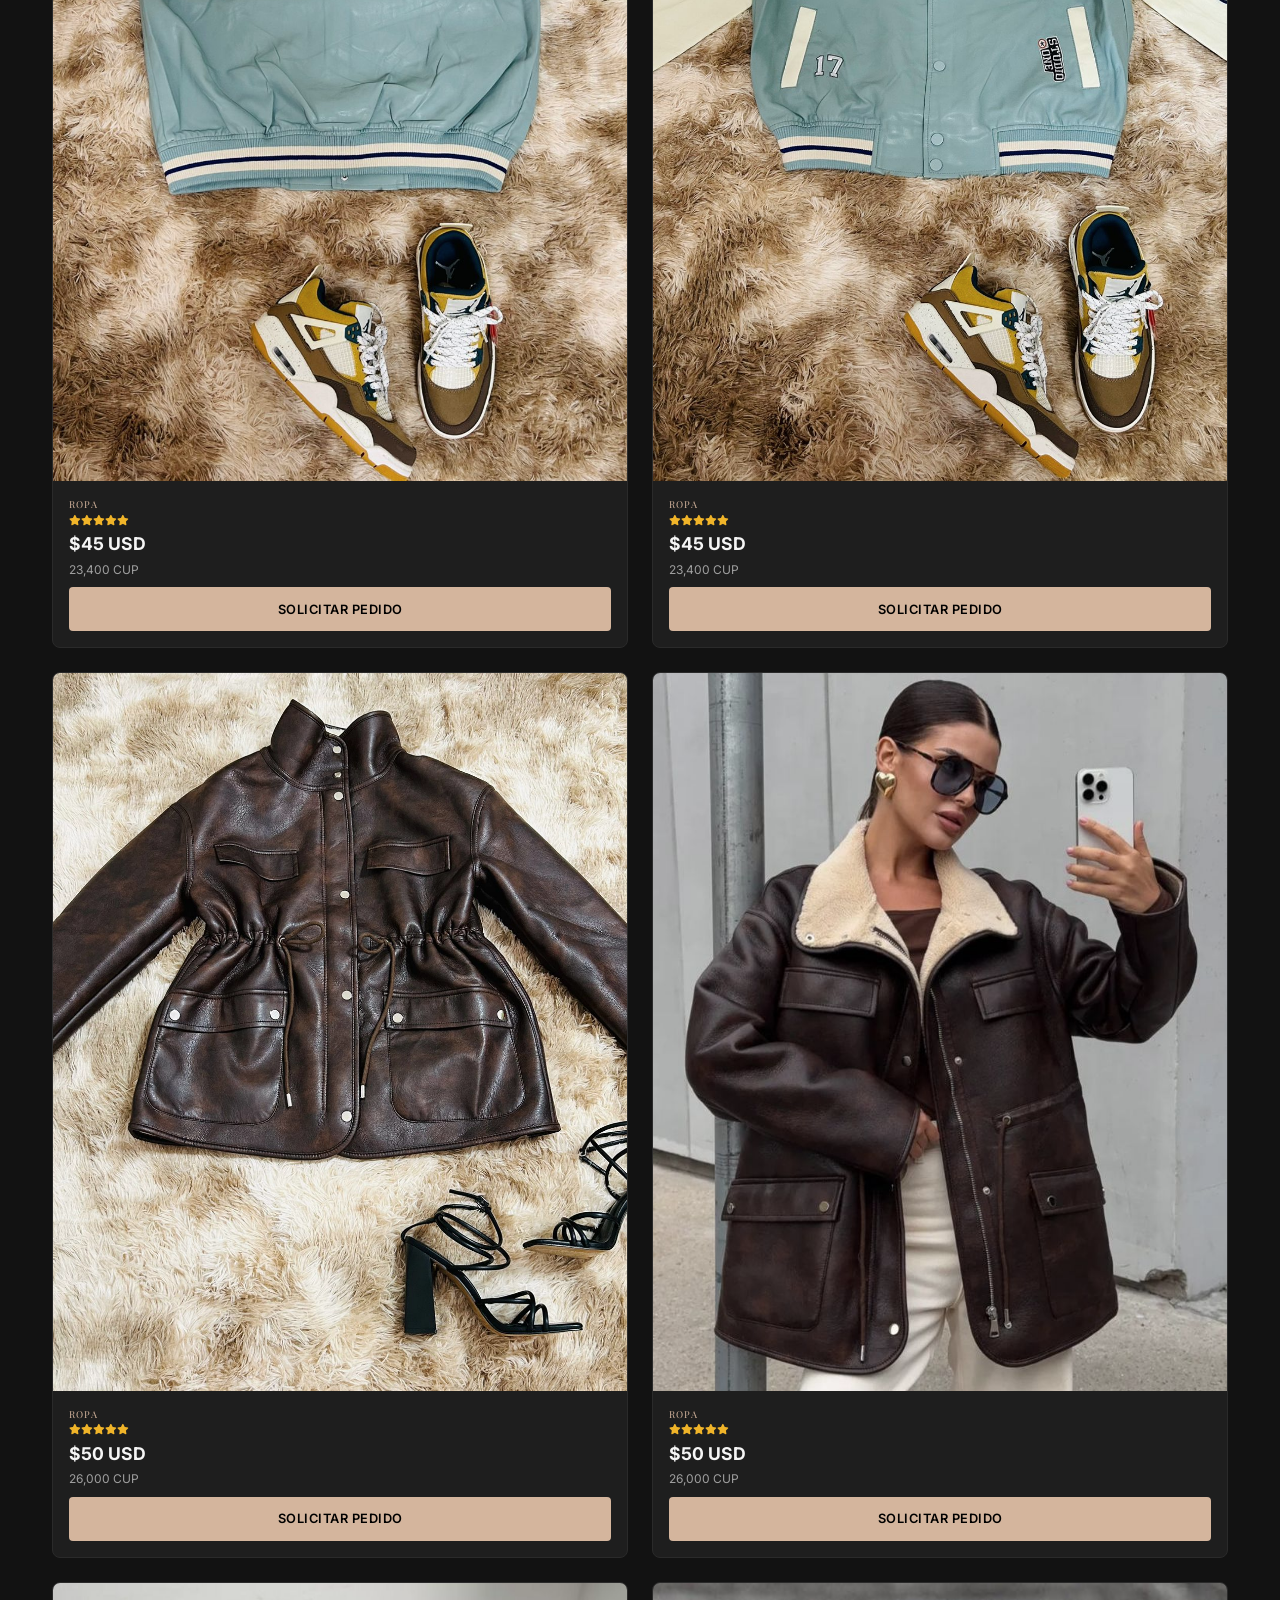
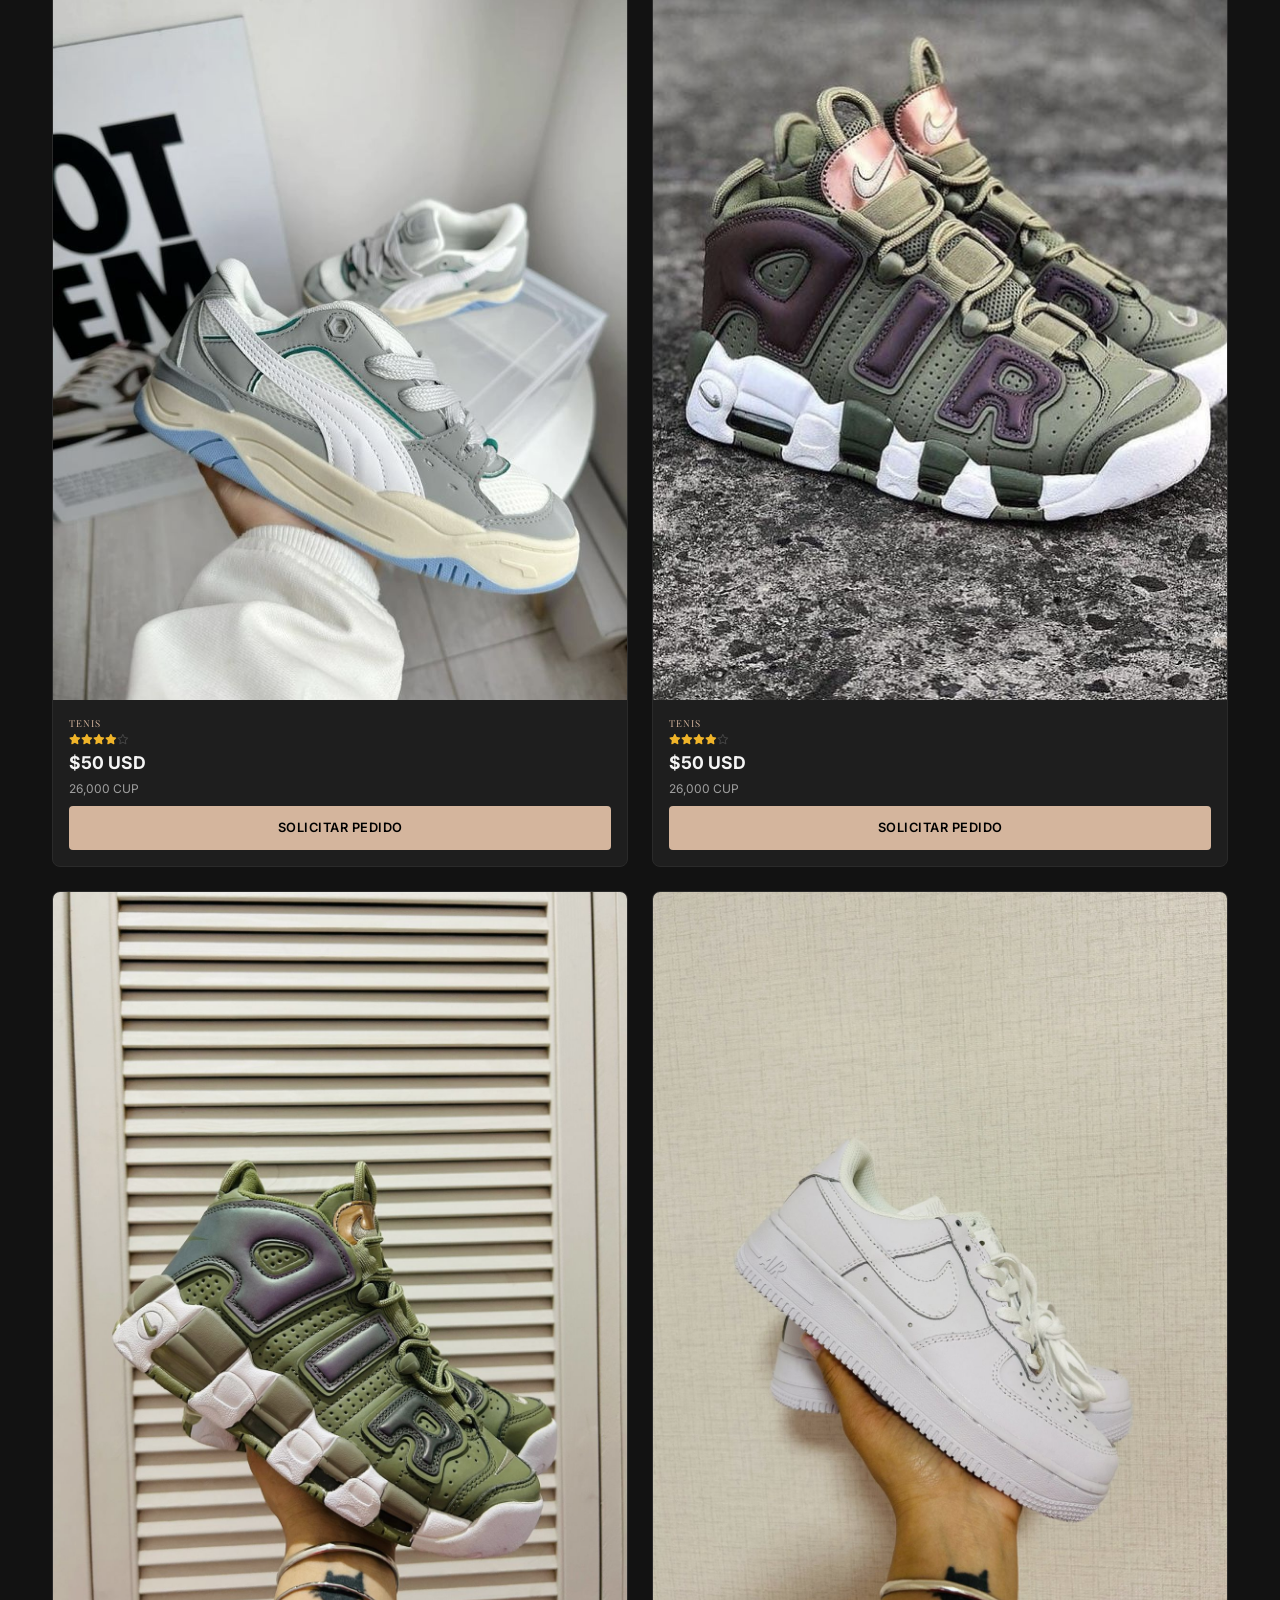
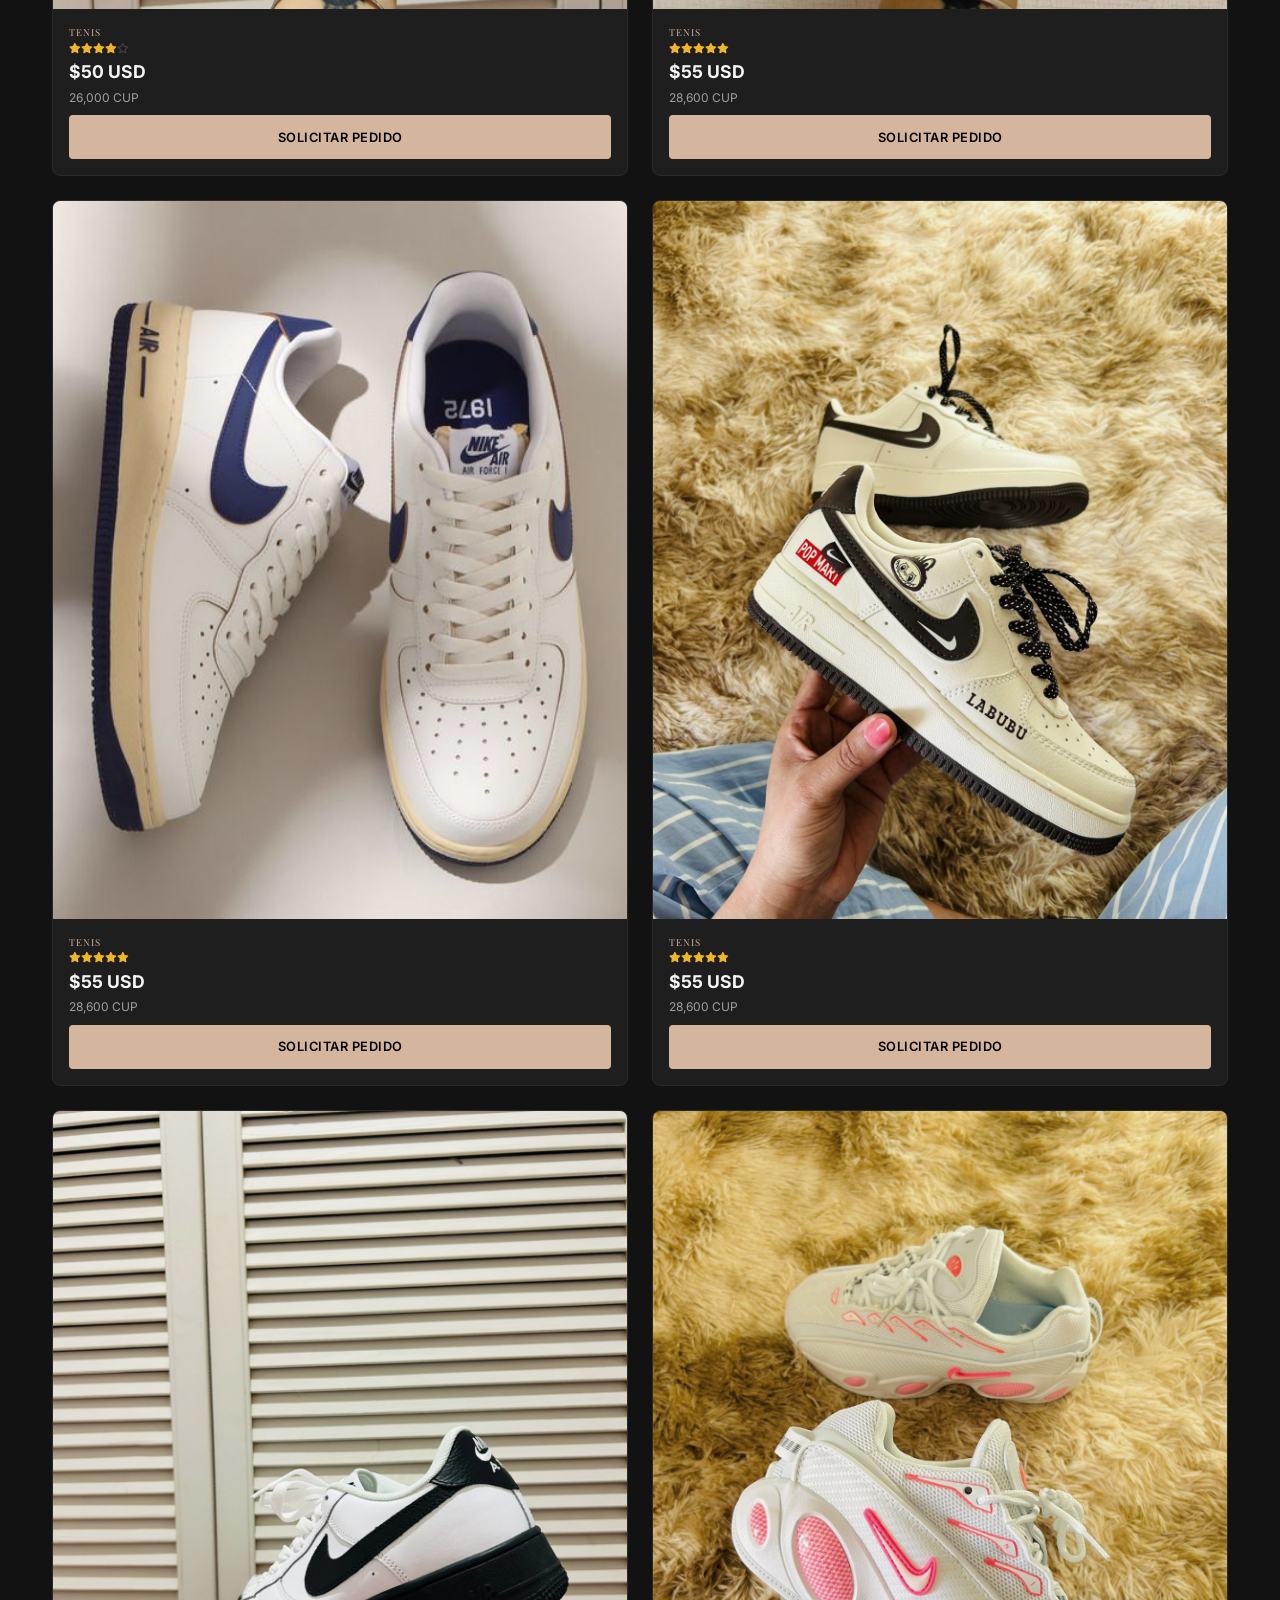
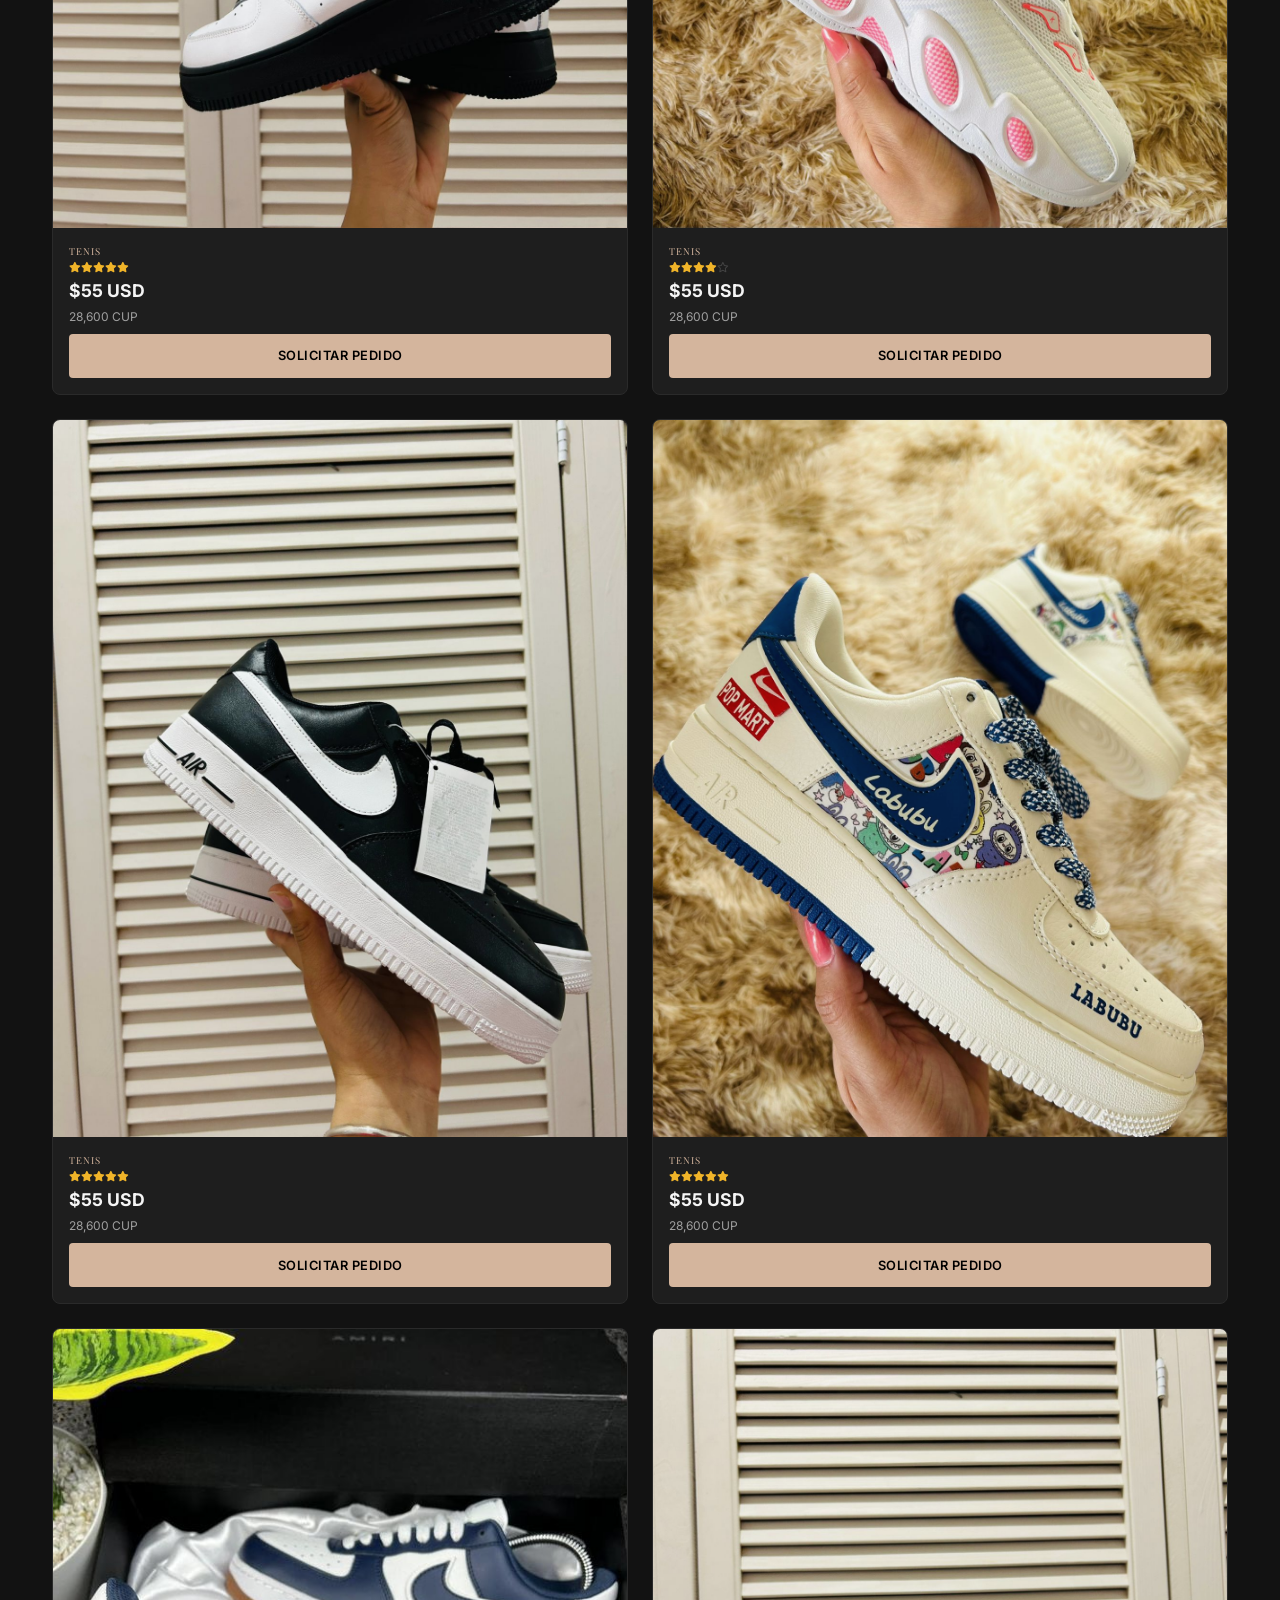
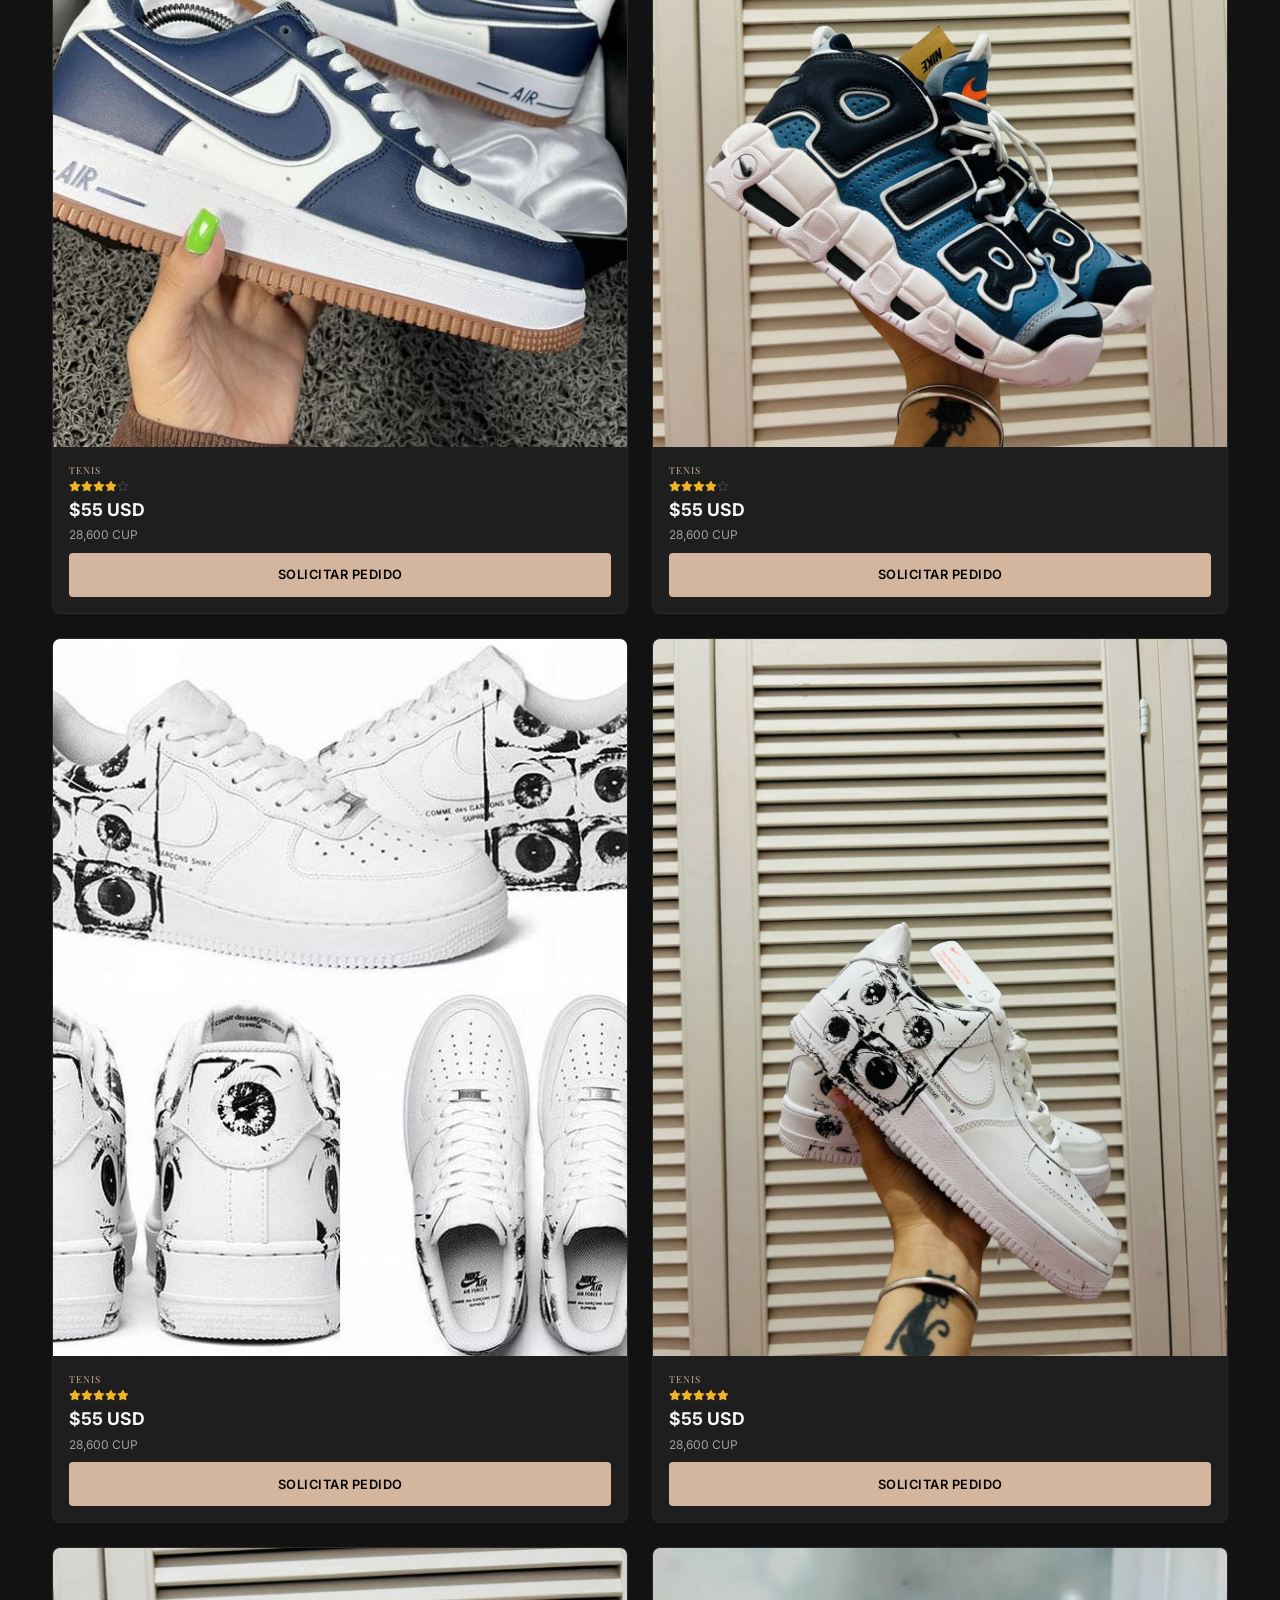
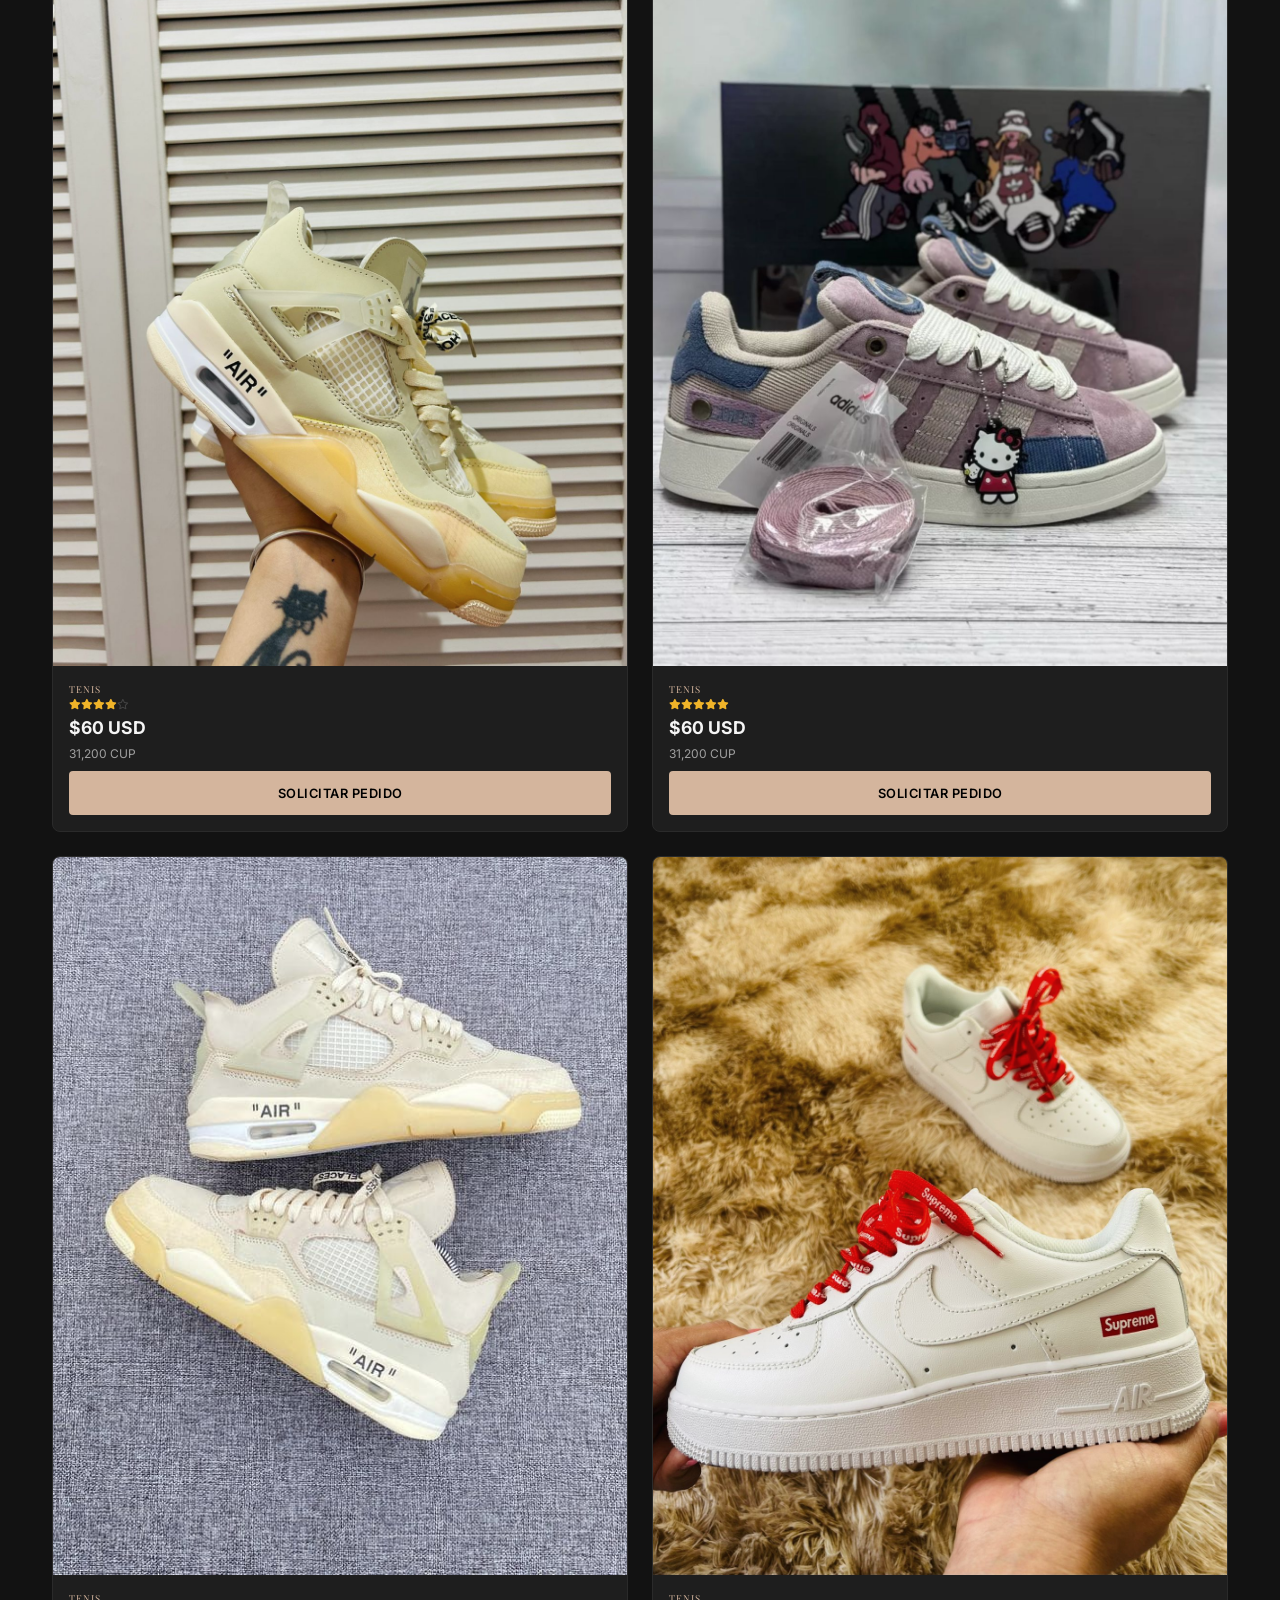
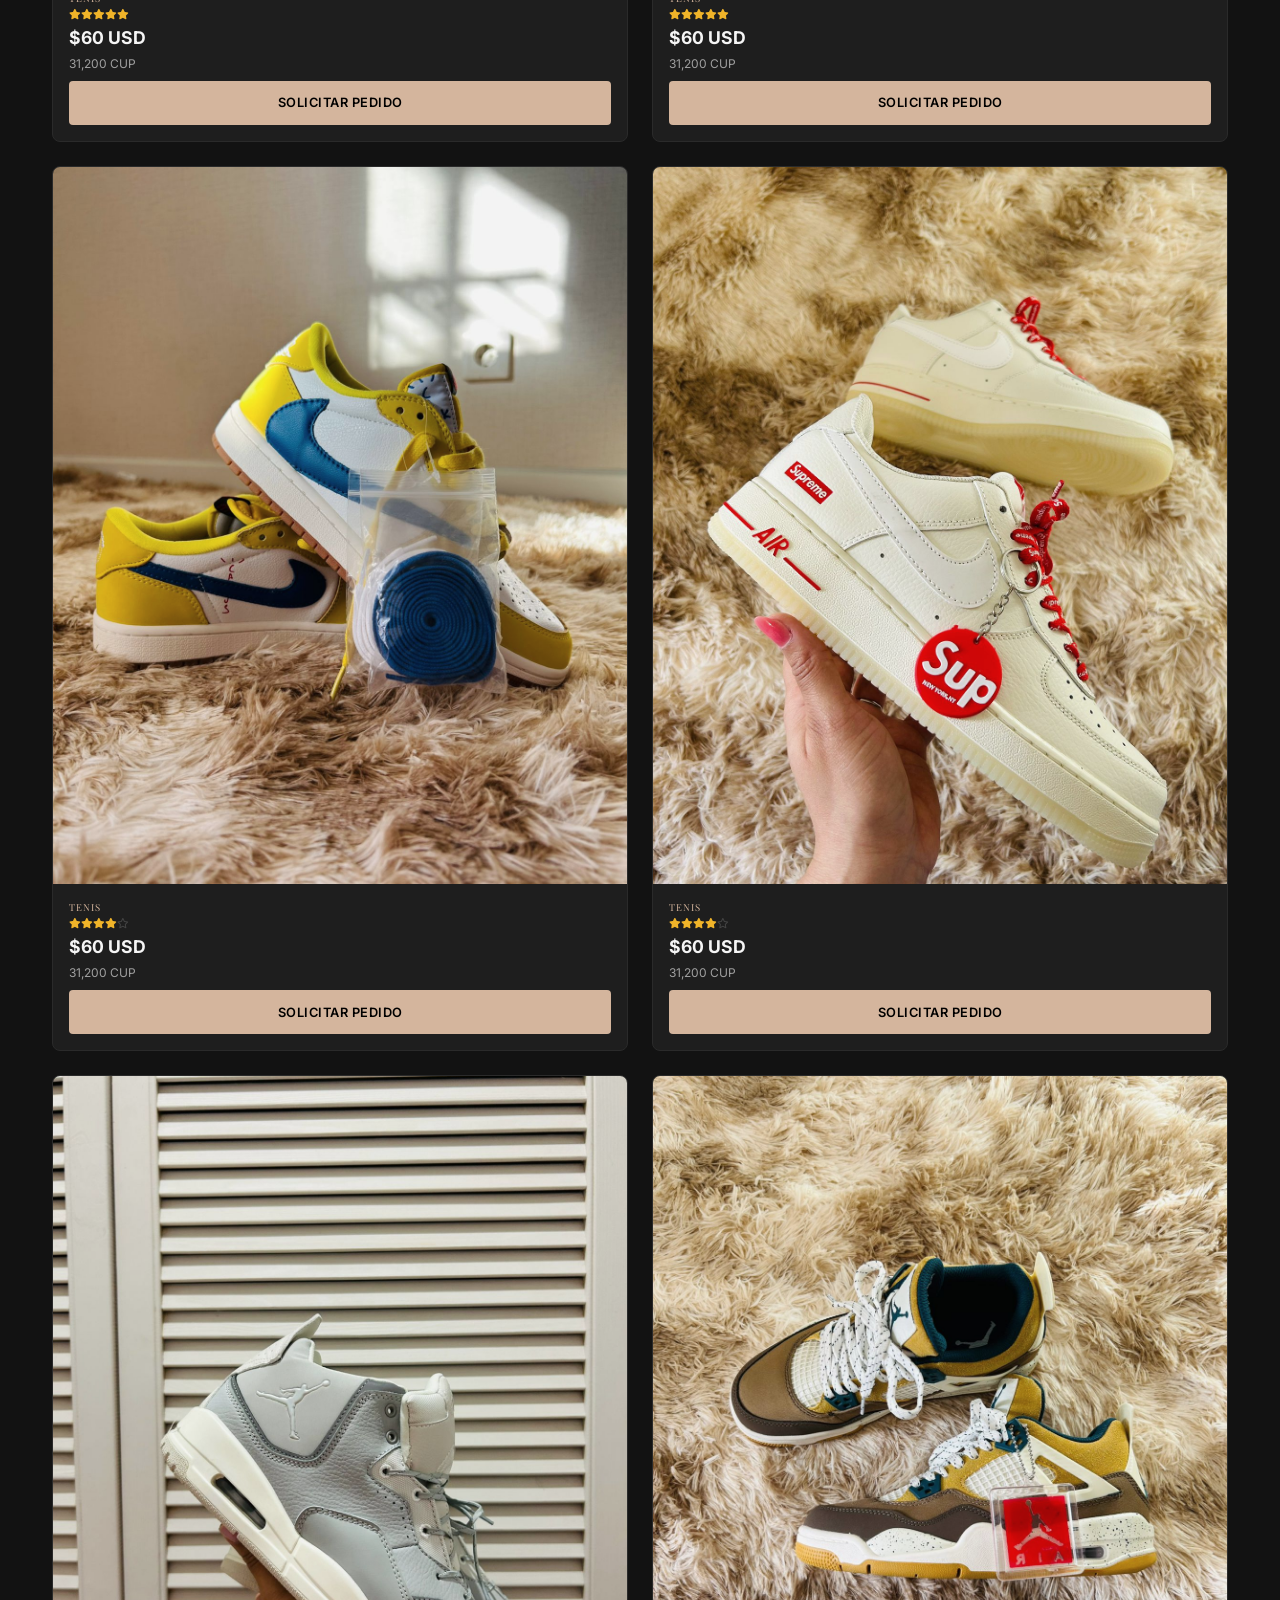
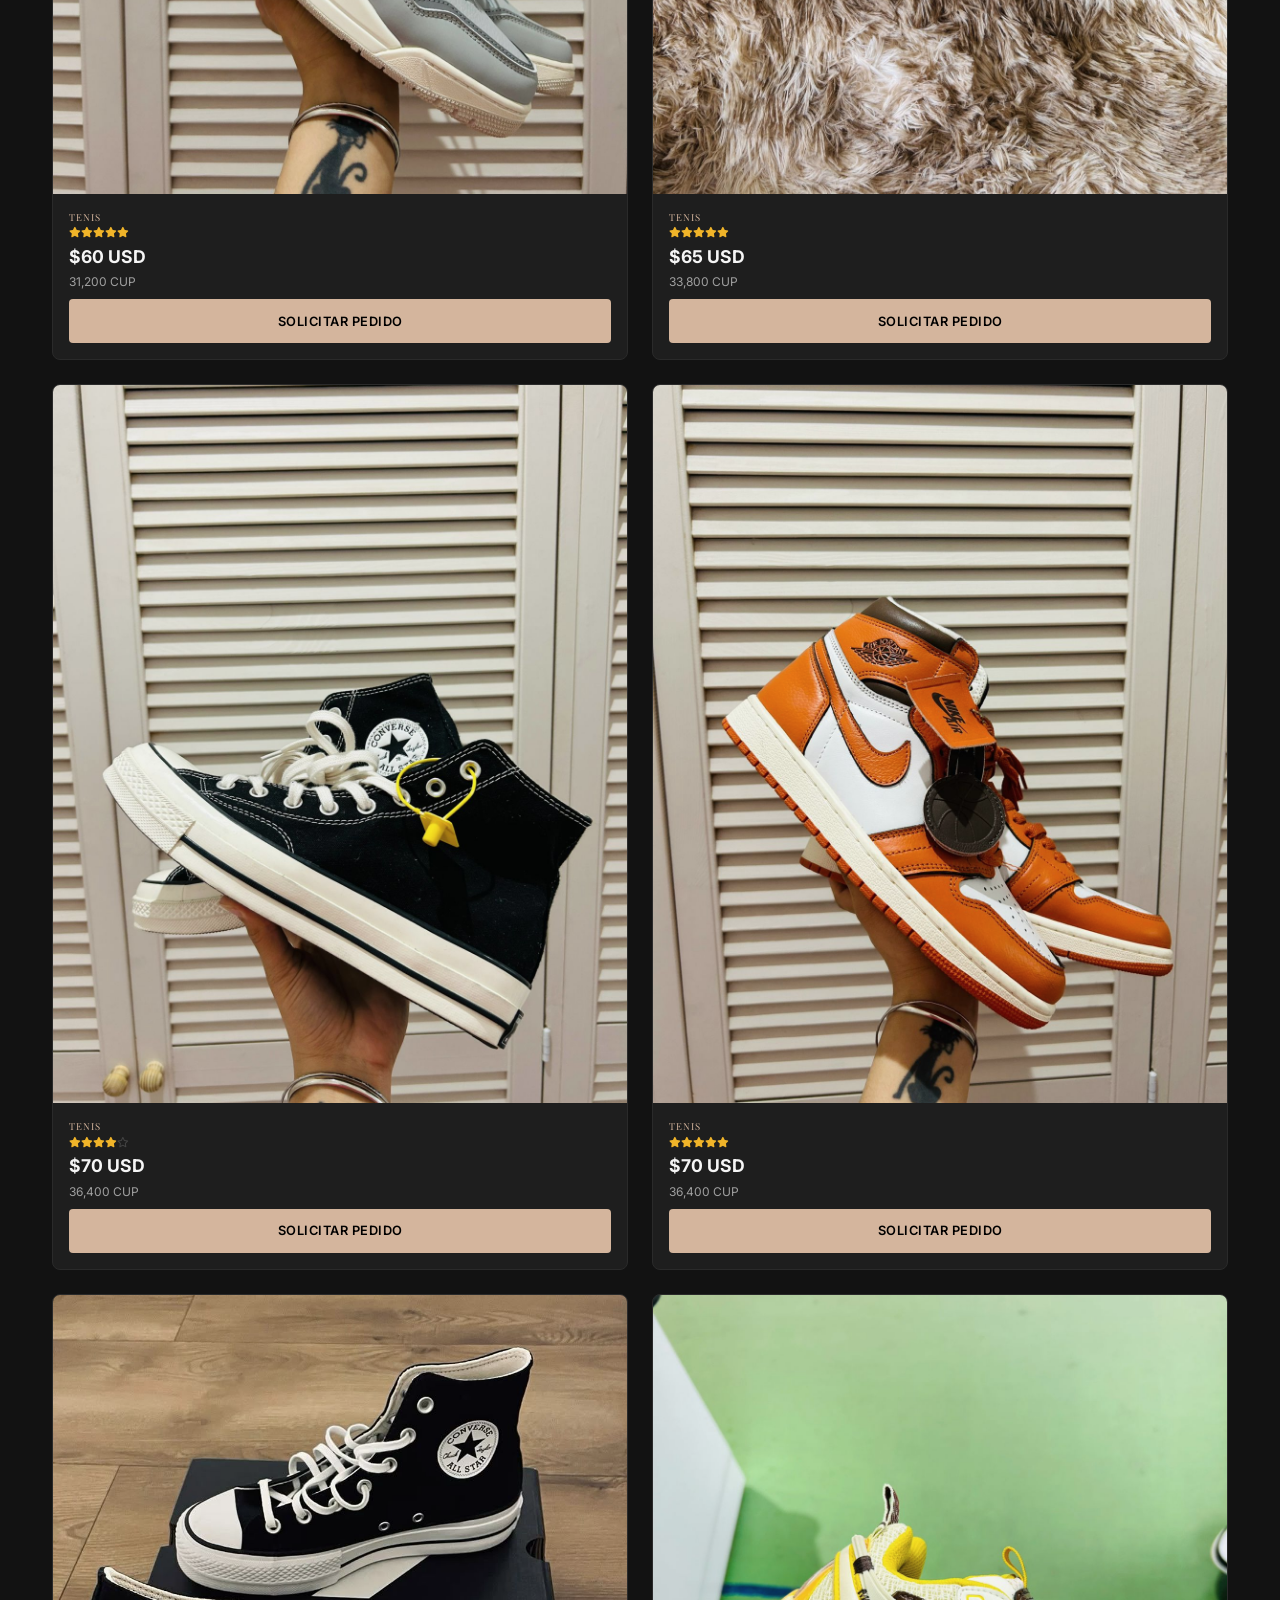
==== commit ed6ad29c: "fix: optimizacion completa para moviles y correccion bugs criticos" ====
--- a/index.html
+++ b/index.html
@@ -2,11 +2,12 @@
 <html lang="es">
 <head>
     <meta charset="UTF-8">
-    <meta name="viewport" content="width=device-width, initial-scale=1.0">
-    <title>MAGARA Premium | E-commerce Sensual & Profesional</title>
+    <meta name="viewport" content="width=device-width, initial-scale=1.0, maximum-scale=5.0">
+    <title>MAGARA Premium | E-commerce Sensual &amp; Profesional</title>
     <meta name="description" content="E-commerce premium de ropa, zapatos y juguetes para adultos en Cuba. Calidad, discreción y elegancia.">
+    <meta name="theme-color" content="#121212">
     <!-- Google Fonts -->
-    <link href="https://fonts.googleapis.com/css2?family=Inter:wght@400;500;600&family=Playfair+Display:wght@700&display=swap" rel="stylesheet">
+    <link href="https://fonts.googleapis.com/css2?family=Inter:wght@400;500;600;700&family=Playfair+Display:wght@700&display=swap" rel="stylesheet">
     <!-- Font Awesome for icons -->
     <link rel="stylesheet" href="https://cdnjs.cloudflare.com/ajax/libs/font-awesome/6.0.0/css/all.min.css">
     <link rel="stylesheet" href="style.css">
@@ -16,7 +17,7 @@
     <header>
         <div class="container">
             <h1 class="logo">MAGARA</h1>
-            <p class="subtitle">Premium E-commerce</p>
+            <span class="subtitle">Premium E-commerce</span>
             <nav id="main-nav">
                 <a href="#" class="nav-link active" data-category="Todos">Todos</a>
                 <a href="#" class="nav-link" data-category="Ropa">Ropa</a>
@@ -28,31 +29,32 @@
 
     <main class="container">
         <!-- Exchange Rate Info -->
-        <div id="exchange-info" style="text-align: right; font-size: 0.8rem; color: var(--accent-nude); margin-top: 1rem;">
-            Tasa de cambio: 1 USD = <span id="current-rate">520</span> CUP
+        <div id="exchange-info">
+            Tasa: 1 USD = <span id="current-rate">520</span> CUP
         </div>
 
         <!-- Product Grid -->
         <section class="product-grid" id="product-container">
-            <!-- Products will be injected by JS -->
-            <div class="loader">Cargando catálogo...</div>
+            <!-- Products injected by JS -->
+            <p class="no-products-msg">Cargando catálogo...</p>
         </section>
     </main>
 
-    <!-- Shopping Cart Sidebar (Conceptual) -->
-    <div id="cart-drawer" style="display:none;"></div>
-
     <!-- WhatsApp Floating Button -->
-    <a href="#" class="whatsapp-float" id="whatsapp-order" target="_blank">
+    <a href="https://wa.me/79918818456" class="whatsapp-float" id="whatsapp-order" target="_blank" rel="noopener" aria-label="Contactar por WhatsApp">
         <i class="fab fa-whatsapp"></i>
     </a>
 
     <footer>
-        <div class="container" style="padding: 3rem 0; text-align: center; border-top: 1px solid #333; margin-top: 4rem;">
+        <div class="container">
             <p>&copy; 2026 MAGARA Premium. Todos los derechos reservados.</p>
-            <div class="social-links" style="margin-top: 1rem; display: flex; justify-content: center; gap: 1.5rem;">
-                <a href="https://www.instagram.com/sile__store?igsh=MTEwdjR4bjNvenNlOQ%3D%3D&utm_source=qr" target="_blank" style="color: var(--text-muted); font-size: 1.5rem;"><i class="fab fa-instagram"></i></a>
-                <a href="https://chat.whatsapp.com/CPMcQHEGegw5SQqnRBrDi9?mode=gi_t" target="_blank" style="color: var(--text-muted); font-size: 1.5rem;"><i class="fab fa-whatsapp"></i></a>
+            <div class="social-links">
+                <a href="https://www.instagram.com/sile__store?igsh=MTEwdjR4bjNvenNlOQ%3D%3D&utm_source=qr" target="_blank" rel="noopener" aria-label="Instagram">
+                    <i class="fab fa-instagram"></i>
+                </a>
+                <a href="https://chat.whatsapp.com/CPMcQHEGegw5SQqnRBrDi9?mode=gi_t" target="_blank" rel="noopener" aria-label="WhatsApp">
+                    <i class="fab fa-whatsapp"></i>
+                </a>
             </div>
         </div>
     </footer>
--- a/style.css
+++ b/style.css
@@ -7,15 +7,20 @@
     --text-main: #f5f5f5;
     --text-muted: #a0a0a0;
     --card-bg: #1e1e1e;
-    --grid-gap: 1.5rem;
+    --grid-gap: 0.75rem;
     --border-radius: 8px;
     --transition: all 0.3s cubic-bezier(0.4, 0, 0.2, 1);
-}
-
+    --shadow: 0 10px 30px rgba(0,0,0,0.5);
+}
+
+/* =====================
+   RESET
+   ===================== */
 * {
     margin: 0;
     padding: 0;
     box-sizing: border-box;
+    -webkit-tap-highlight-color: transparent;
 }
 
 body {
@@ -24,6 +29,7 @@
     font-family: 'Playfair Display', serif;
     line-height: 1.6;
     overflow-x: hidden;
+    -webkit-font-smoothing: antialiased;
 }
 
 h1, h2, h3 {
@@ -31,70 +37,111 @@
     text-transform: uppercase;
 }
 
-p, span, button, input {
+p, span, button, input, a {
     font-family: 'Inter', sans-serif;
 }
 
-/* Layout */
+/* =====================
+   LAYOUT
+   ===================== */
 .container {
     max-width: 1200px;
     margin: 0 auto;
-    padding: 0 1rem;
-}
-
+    padding: 0 0.75rem;
+}
+
+/* =====================
+   HEADER
+   ===================== */
 header {
-    padding: 2rem 0;
+    padding: 0.75rem 0;
     text-align: center;
-    border-bottom: 1px solid #333;
+    border-bottom: 1px solid #2a2a2a;
     position: sticky;
     top: 0;
-    background: rgba(18, 18, 18, 0.95);
+    background: rgba(18, 18, 18, 0.97);
     backdrop-filter: blur(10px);
+    -webkit-backdrop-filter: blur(10px);
     z-index: 1000;
 }
 
 .logo {
-    font-size: 2.5rem;
+    font-size: 1.6rem;
     font-weight: 700;
     color: var(--accent-nude);
+    margin-bottom: 0;
+    letter-spacing: 4px;
+    font-family: 'Playfair Display', serif;
+}
+
+.subtitle {
+    font-size: 0.65rem;
+    color: var(--text-muted);
+    letter-spacing: 3px;
     margin-bottom: 0.5rem;
-}
-
-.subtitle {
-    font-size: 0.9rem;
-    color: var(--text-muted);
-    letter-spacing: 4px;
-}
-
-/* Navigation */
+    display: block;
+}
+
+/* =====================
+   NAVIGATION
+   ===================== */
 nav {
-    margin: 1.5rem 0;
+    margin: 0.5rem 0 0;
     display: flex;
     justify-content: center;
-    gap: 2rem;
+    gap: 0;
+    overflow-x: auto;
+    -webkit-overflow-scrolling: touch;
+    scrollbar-width: none;
+}
+
+nav::-webkit-scrollbar {
+    display: none;
 }
 
 nav a {
-    color: var(--text-main);
+    color: var(--text-muted);
     text-decoration: none;
-    font-size: 0.85rem;
+    font-size: 0.7rem;
     text-transform: uppercase;
     letter-spacing: 1px;
     transition: var(--transition);
-}
-
-nav a:hover, nav a.active {
+    padding: 0.6rem 0.8rem;
+    white-space: nowrap;
+    border-bottom: 2px solid transparent;
+}
+
+nav a:hover,
+nav a.active {
     color: var(--accent-nude);
-}
-
-/* Product Grid */
+    border-bottom-color: var(--accent-nude);
+}
+
+/* =====================
+   EXCHANGE RATE
+   ===================== */
+#exchange-info {
+    text-align: right;
+    font-size: 0.7rem;
+    color: var(--accent-nude);
+    margin-top: 0.5rem;
+    margin-bottom: 0.25rem;
+    opacity: 0.8;
+}
+
+/* =====================
+   PRODUCT GRID — 2 columnas siempre
+   ===================== */
 .product-grid {
     display: grid;
     grid-template-columns: repeat(2, 1fr);
     gap: var(--grid-gap);
-    padding: 2rem 0;
-}
-
+    padding: 0.75rem 0 2rem;
+}
+
+/* =====================
+   PRODUCT CARD
+   ===================== */
 .product-card {
     background: var(--card-bg);
     border-radius: var(--border-radius);
@@ -102,146 +149,422 @@
     transition: var(--transition);
     border: 1px solid #2a2a2a;
     position: relative;
-}
-
-.product-card:hover {
-    transform: translateY(-5px);
-    border-color: var(--accent-nude);
-    box-shadow: 0 10px 30px rgba(0,0,0,0.5);
+    display: flex;
+    flex-direction: column;
+}
+
+.product-card:active {
+    transform: scale(0.98);
+}
+
+@media (hover: hover) {
+    .product-card:hover {
+        transform: translateY(-4px);
+        border-color: var(--accent-nude);
+        box-shadow: 0 8px 24px rgba(0,0,0,0.5);
+    }
+    .product-card:hover .product-image {
+        filter: grayscale(0%);
+    }
 }
 
 .product-image {
     width: 100%;
-    aspect-ratio: 4/5;
+    aspect-ratio: 3/4;
     object-fit: cover;
-    filter: grayscale(20%);
-    transition: var(--transition);
-}
-
-.product-card:hover .product-image {
-    filter: grayscale(0%);
+    filter: grayscale(15%);
+    transition: filter 0.4s ease;
+    display: block;
 }
 
 .product-info {
-    padding: 1rem;
+    padding: 0.6rem 0.6rem 0.75rem;
+    display: flex;
+    flex-direction: column;
+    flex: 1;
 }
 
 .product-category {
-    font-size: 0.7rem;
+    font-size: 0.6rem;
     color: var(--accent-nude);
     text-transform: uppercase;
-    margin-bottom: 0.25rem;
+    letter-spacing: 1px;
+    margin-bottom: 0.15rem;
 }
 
 .product-title {
-    font-size: 1rem;
+    font-size: 0.7rem;
+    margin-bottom: 0.3rem;
+    font-weight: 500;
+    font-family: 'Inter', sans-serif;
+    color: var(--text-main);
+    line-height: 1.3;
+    /* Truncar en 2 líneas */
+    display: -webkit-box;
+    -webkit-line-clamp: 2;
+    -webkit-box-orient: vertical;
+    overflow: hidden;
+}
+
+.product-price {
+    display: flex;
+    flex-direction: column;
+    gap: 0.1rem;
     margin-bottom: 0.5rem;
-    font-weight: 500;
-}
-
-.product-price {
-    display: flex;
-    justify-content: space-between;
-    align-items: baseline;
-    margin-top: 0.5rem;
 }
 
 .price-usd {
     color: var(--text-main);
-    font-weight: 600;
+    font-weight: 700;
+    font-size: 0.85rem;
 }
 
 .price-cup {
-    font-size: 0.8rem;
-    color: var(--text-muted);
-}
-
-/* Buttons */
+    font-size: 0.65rem;
+    color: var(--text-muted);
+}
+
+/* =====================
+   BOTONES
+   ===================== */
 .btn {
     display: block;
     width: 100%;
-    padding: 0.8rem;
+    padding: 0.65rem;
     background: var(--accent-nude);
     color: #000;
     border: none;
     text-align: center;
     text-transform: uppercase;
     font-weight: 600;
-    letter-spacing: 1px;
+    font-size: 0.65rem;
+    letter-spacing: 0.5px;
     cursor: pointer;
     transition: var(--transition);
-    margin-top: 1rem;
-}
-
-.btn:hover {
+    border-radius: 4px;
+    margin-top: auto;
+    /* Tamaño mínimo táctil recomendado por Google: 48px */
+    min-height: 44px;
+    -webkit-appearance: none;
+}
+
+.btn:active {
     background: #fff;
-}
-
-/* Floating WhatsApp Button */
+    transform: scale(0.98);
+}
+
+@media (hover: hover) {
+    .btn:hover {
+        background: #fff;
+    }
+}
+
+/* =====================
+   STARS / REVIEWS
+   ===================== */
+.product-reviews {
+    font-size: 0.65rem;
+    margin-bottom: 0.3rem;
+    line-height: 1;
+}
+
+.product-reviews .fas.fa-star {
+    color: #f0b429;
+}
+
+.product-reviews .far.fa-star {
+    color: #444;
+}
+
+/* =====================
+   WHATSAPP FLOTANTE
+   ===================== */
 .whatsapp-float {
     position: fixed;
-    bottom: 2rem;
-    right: 2rem;
+    bottom: 1.25rem;
+    right: 1rem;
     background: #25d366;
     color: white;
-    width: 60px;
-    height: 60px;
+    width: 52px;
+    height: 52px;
     border-radius: 50%;
     display: flex;
     align-items: center;
     justify-content: center;
-    box-shadow: 0 4px 15px rgba(0,0,0,0.3);
-    z-index: 1000;
+    box-shadow: 0 4px 16px rgba(37, 211, 102, 0.4);
+    z-index: 999;
     text-decoration: none;
-    font-size: 1.5rem;
+    font-size: 1.4rem;
     transition: var(--transition);
 }
 
-.whatsapp-float:hover {
-    transform: scale(1.1);
-}
-
-/* Admin Dashboard */
+@media (hover: hover) {
+    .whatsapp-float:hover {
+        transform: scale(1.1);
+        box-shadow: 0 6px 20px rgba(37, 211, 102, 0.5);
+    }
+}
+
+/* =====================
+   FOOTER
+   ===================== */
+footer {
+    border-top: 1px solid #2a2a2a;
+    margin-top: 2rem;
+}
+
+footer .container {
+    padding: 1.5rem 0.75rem;
+    text-align: center;
+}
+
+footer p {
+    font-size: 0.75rem;
+    color: var(--text-muted);
+}
+
+.social-links {
+    margin-top: 0.75rem;
+    display: flex;
+    justify-content: center;
+    gap: 1.5rem;
+}
+
+.social-links a {
+    color: var(--text-muted);
+    font-size: 1.3rem;
+    transition: color 0.3s;
+    /* Touch target */
+    padding: 0.4rem;
+}
+
+.social-links a:hover {
+    color: var(--accent-nude);
+}
+
+/* =====================
+   MENSAJES
+   ===================== */
+.no-products-msg {
+    grid-column: 1 / -1;
+    text-align: center;
+    color: var(--text-muted);
+    padding: 2rem 0;
+    font-size: 0.9rem;
+}
+
+/* =====================
+   ADMIN DASHBOARD
+   ===================== */
 .admin-container {
-    padding: 2rem;
+    padding: 1rem 0.75rem;
 }
 
 .admin-header {
     display: flex;
     justify-content: space-between;
     align-items: center;
-    margin-bottom: 2rem;
+    margin-bottom: 1.5rem;
+    flex-wrap: wrap;
+    gap: 0.75rem;
+}
+
+.admin-header h2 {
+    font-size: 1.1rem;
 }
 
 .admin-card {
     background: var(--secondary-bg);
-    padding: 1.5rem;
+    padding: 1rem;
     border-radius: var(--border-radius);
-    margin-bottom: 1.5rem;
+    margin-bottom: 1rem;
+    border: 1px solid #2a2a2a;
+}
+
+.admin-card h3 {
+    font-size: 0.9rem;
+    margin-bottom: 0.75rem;
+    color: var(--accent-nude);
 }
 
 .input-group {
-    margin-bottom: 1rem;
+    margin-bottom: 0.75rem;
 }
 
 .input-group label {
     display: block;
-    margin-bottom: 0.5rem;
-    color: var(--text-muted);
-}
-
-input, select {
+    margin-bottom: 0.4rem;
+    color: var(--text-muted);
+    font-size: 0.85rem;
+}
+
+input[type="text"],
+input[type="number"],
+input[type="email"],
+select {
     width: 100%;
-    padding: 0.8rem;
+    padding: 0.75rem;
     background: #222;
     border: 1px solid #444;
     color: #fff;
     border-radius: 4px;
-}
-
-/* Responsive */
-/* Mantener 2 columnas por requerimiento explícito tanto en móvil como desktop */
-.product-grid {
-    grid-template-columns: repeat(2, 1fr);
-}
-
+    /* 16px evita auto-zoom en iOS Safari */
+    font-size: 16px;
+    appearance: none;
+    -webkit-appearance: none;
+}
+
+input:focus,
+select:focus {
+    outline: none;
+    border-color: var(--accent-nude);
+}
+
+/* Tabla admin responsive */
+.admin-card table {
+    width: 100%;
+    border-collapse: collapse;
+    font-size: 0.8rem;
+}
+
+.admin-card th,
+.admin-card td {
+    padding: 0.6rem 0.4rem;
+    text-align: left;
+    border-bottom: 1px solid #2a2a2a;
+    vertical-align: middle;
+}
+
+.admin-card th {
+    color: var(--text-muted);
+    font-weight: 600;
+    font-size: 0.7rem;
+    text-transform: uppercase;
+}
+
+/* =====================
+   RESPONSIVE — TABLET
+   ===================== */
+@media (min-width: 600px) {
+    :root {
+        --grid-gap: 1rem;
+    }
+
+    .logo {
+        font-size: 2rem;
+    }
+
+    .subtitle {
+        font-size: 0.75rem;
+    }
+
+    nav a {
+        font-size: 0.8rem;
+        padding: 0.6rem 1.2rem;
+    }
+
+    .product-info {
+        padding: 0.8rem;
+    }
+
+    .product-title {
+        font-size: 0.85rem;
+    }
+
+    .price-usd {
+        font-size: 1rem;
+    }
+
+    .price-cup {
+        font-size: 0.75rem;
+    }
+
+    .btn {
+        font-size: 0.75rem;
+        padding: 0.75rem;
+    }
+
+    .admin-container {
+        padding: 1.5rem;
+    }
+
+    .admin-header h2 {
+        font-size: 1.4rem;
+    }
+}
+
+/* =====================
+   RESPONSIVE — DESKTOP
+   ===================== */
+@media (min-width: 1024px) {
+    :root {
+        --grid-gap: 1.5rem;
+    }
+
+    header {
+        padding: 1.25rem 0;
+    }
+
+    .logo {
+        font-size: 2.5rem;
+    }
+
+    .subtitle {
+        font-size: 0.9rem;
+        margin-bottom: 0.75rem;
+    }
+
+    nav a {
+        font-size: 0.85rem;
+        padding: 0.5rem 1.5rem;
+    }
+
+    .product-grid {
+        padding: 1.5rem 0 3rem;
+    }
+
+    .product-image {
+        aspect-ratio: 4/5;
+    }
+
+    .product-info {
+        padding: 1rem;
+    }
+
+    .product-title {
+        font-size: 0.95rem;
+    }
+
+    .price-usd {
+        font-size: 1.1rem;
+    }
+
+    .btn {
+        font-size: 0.8rem;
+        padding: 0.8rem;
+    }
+
+    .whatsapp-float {
+        width: 60px;
+        height: 60px;
+        font-size: 1.5rem;
+        bottom: 2rem;
+        right: 2rem;
+    }
+
+    .admin-container {
+        padding: 2rem;
+    }
+
+    .admin-header h2 {
+        font-size: 1.8rem;
+    }
+
+    .admin-card {
+        padding: 1.5rem;
+    }
+
+    footer .container {
+        padding: 2.5rem 0.75rem;
+    }
+}
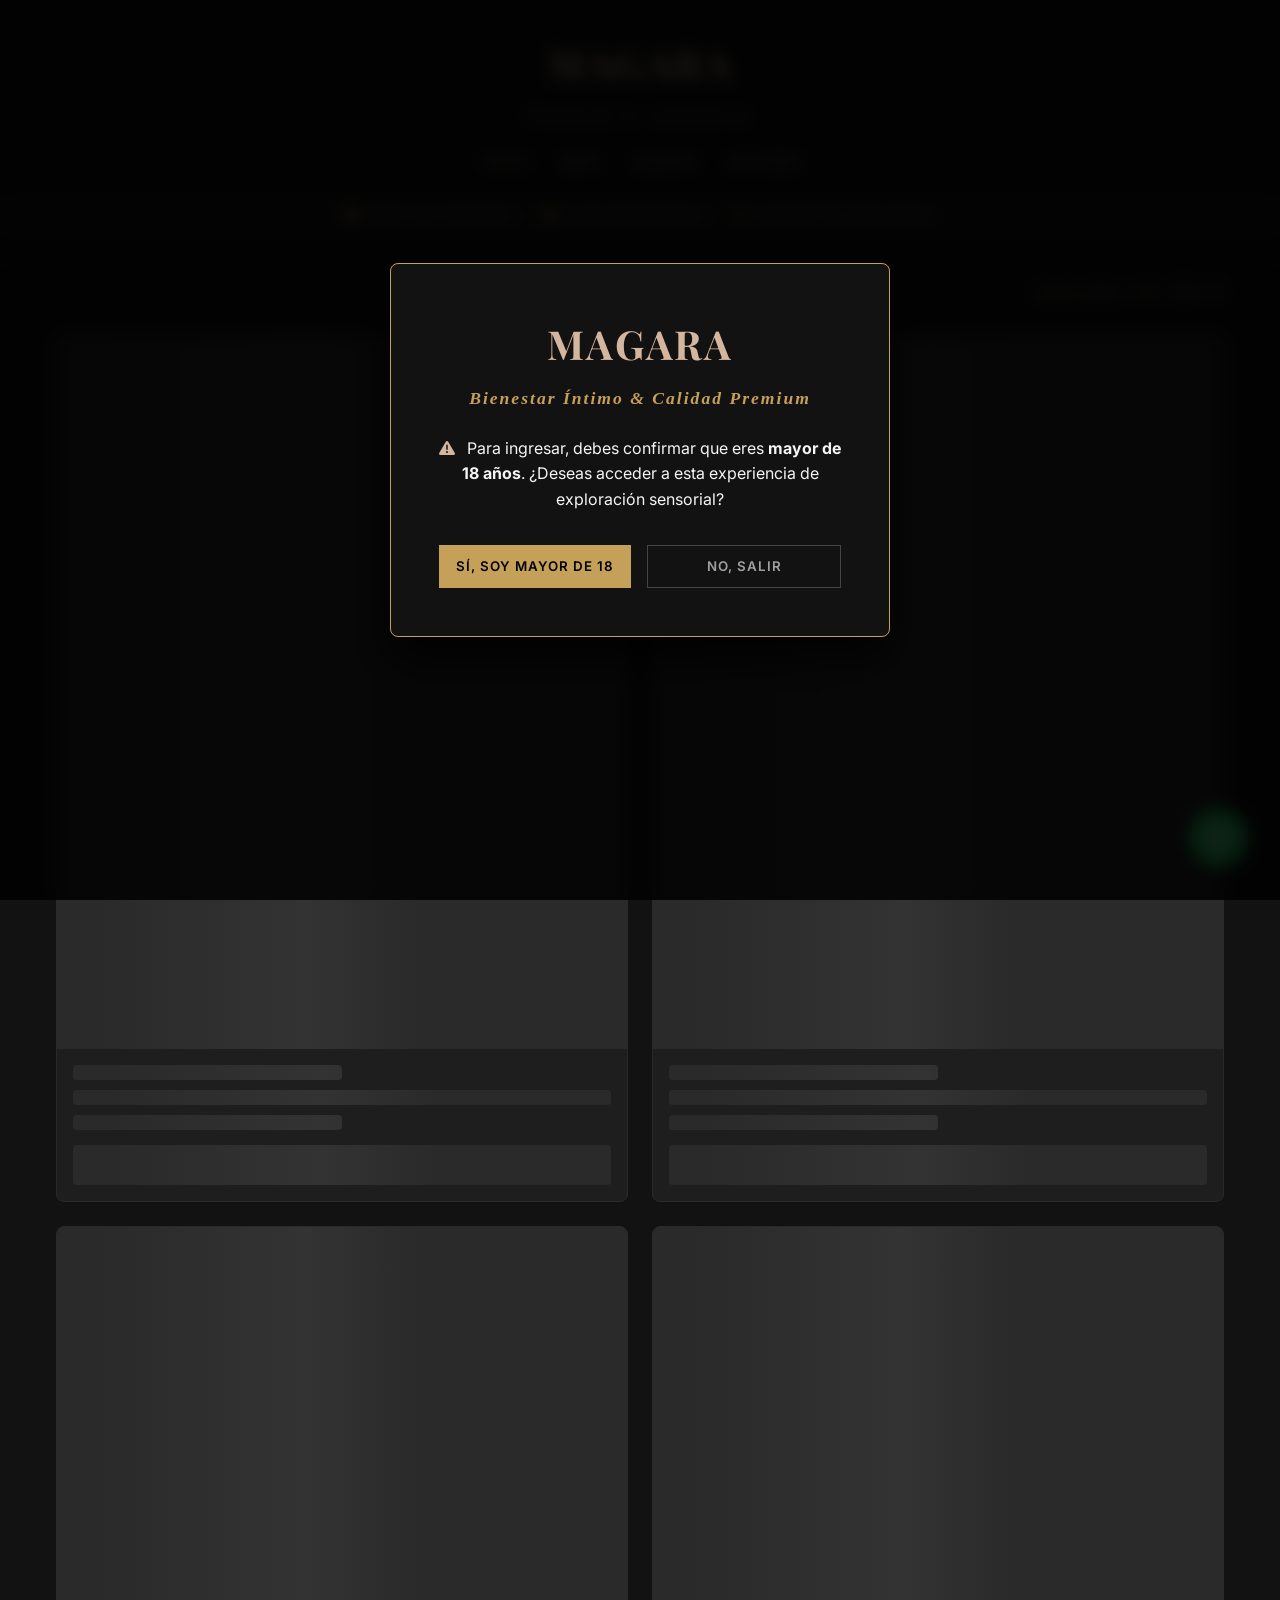
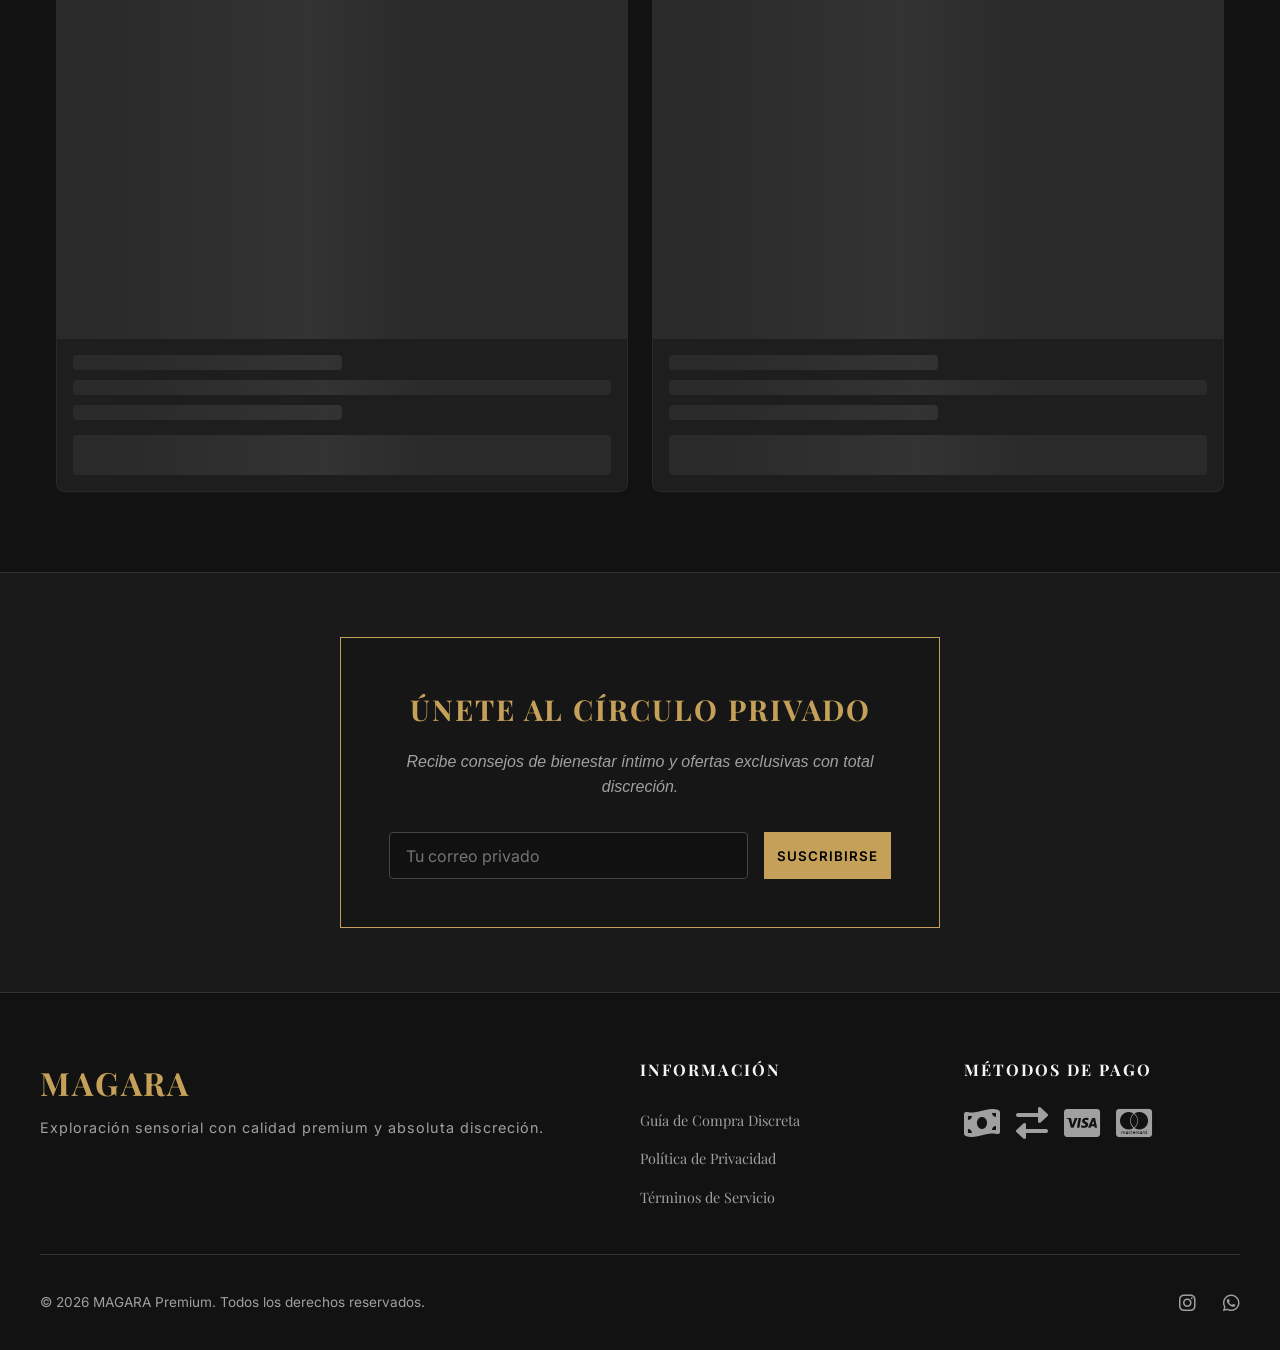
==== commit 91c63d76: "Integracion completa de Supabase, Telegram y E-commerce" ====
--- a/index.html
+++ b/index.html
@@ -2,12 +2,11 @@
 <html lang="es">
 <head>
     <meta charset="UTF-8">
-    <meta name="viewport" content="width=device-width, initial-scale=1.0, maximum-scale=5.0">
-    <title>MAGARA Premium | E-commerce Sensual &amp; Profesional</title>
+    <meta name="viewport" content="width=device-width, initial-scale=1.0">
+    <title>MAGARA Premium | E-commerce Sensual & Profesional</title>
     <meta name="description" content="E-commerce premium de ropa, zapatos y juguetes para adultos en Cuba. Calidad, discreción y elegancia.">
-    <meta name="theme-color" content="#121212">
     <!-- Google Fonts -->
-    <link href="https://fonts.googleapis.com/css2?family=Inter:wght@400;500;600;700&family=Playfair+Display:wght@700&display=swap" rel="stylesheet">
+    <link href="https://fonts.googleapis.com/css2?family=Inter:wght@400;500;600&family=Playfair+Display:wght@700&display=swap" rel="stylesheet">
     <!-- Font Awesome for icons -->
     <link rel="stylesheet" href="https://cdnjs.cloudflare.com/ajax/libs/font-awesome/6.0.0/css/all.min.css">
     <link rel="stylesheet" href="style.css">
@@ -17,7 +16,7 @@
     <header>
         <div class="container">
             <h1 class="logo">MAGARA</h1>
-            <span class="subtitle">Premium E-commerce</span>
+            <p class="subtitle">Premium E-commerce</p>
             <nav id="main-nav">
                 <a href="#" class="nav-link active" data-category="Todos">Todos</a>
                 <a href="#" class="nav-link" data-category="Ropa">Ropa</a>
@@ -25,40 +24,131 @@
                 <a href="#" class="nav-link" data-category="Jugetes para Adultos">Juguetes</a>
             </nav>
         </div>
+        <!-- Barra de Confianza -->
+        <div class="trust-bar">
+            <div class="container trust-bar-inner">
+                <div class="trust-item"><i class="fas fa-box"></i> Envío 100% Discreto</div>
+                <div class="trust-item"><i class="fas fa-lock"></i> Pagos Encriptados</div>
+                <div class="trust-item"><i class="fas fa-headset"></i> Atención Personalizada</div>
+            </div>
+        </div>
     </header>
 
     <main class="container">
         <!-- Exchange Rate Info -->
-        <div id="exchange-info">
-            Tasa: 1 USD = <span id="current-rate">520</span> CUP
+        <div id="exchange-info" style="text-align: right; font-size: 0.8rem; color: var(--accent-nude); margin-top: 1rem;">
+            Tasa de cambio: 1 USD = <span id="current-rate">520</span> CUP
         </div>
 
         <!-- Product Grid -->
         <section class="product-grid" id="product-container">
-            <!-- Products injected by JS -->
-            <p class="no-products-msg">Cargando catálogo...</p>
+            <!-- Products will be injected by JS -->
+            <div class="loader">Cargando catálogo...</div>
         </section>
     </main>
 
+    <!-- Shopping Cart Sidebar (Conceptual) -->
+    <div id="cart-drawer" style="display:none;"></div>
+
     <!-- WhatsApp Floating Button -->
-    <a href="https://wa.me/79918818456" class="whatsapp-float" id="whatsapp-order" target="_blank" rel="noopener" aria-label="Contactar por WhatsApp">
-        <i class="fab fa-whatsapp"></i>
+    <a href="#" class="whatsapp-float advisory-button" id="whatsapp-order" target="_blank">
+        <div class="advisory-icon"><i class="fab fa-whatsapp"></i></div>
+        <div class="advisory-text">Asesoría Íntima</div>
     </a>
 
+    <!-- Newsletter Section -->
+    <section class="newsletter-section">
+        <div class="container">
+            <div class="newsletter-box">
+                <h2>Únete al círculo privado</h2>
+                <p>Recibe consejos de bienestar íntimo y ofertas exclusivas con total discreción.</p>
+                <form class="newsletter-form" onsubmit="event.preventDefault();">
+                    <input type="email" placeholder="Tu correo privado" required>
+                    <button type="submit" class="btn">Suscribirse</button>
+                </form>
+            </div>
+        </div>
+    </section>
+
     <footer>
-        <div class="container">
+        <div class="container footer-grid">
+            <div class="footer-brand">
+                <h2 class="logo" style="color: var(--accent-gold); font-size: 2rem;">MAGARA</h2>
+                <p class="subtitle" style="text-transform: none; letter-spacing: 1px; color: var(--text-muted); font-size: 0.9rem;">Exploración sensorial con calidad premium y absoluta discreción.</p>
+            </div>
+            
+            <div class="footer-links">
+                <h3>Información</h3>
+                <ul>
+                    <li><a href="#">Guía de Compra Discreta</a></li>
+                    <li><a href="#">Política de Privacidad</a></li>
+                    <li><a href="#">Términos de Servicio</a></li>
+                </ul>
+            </div>
+            
+            <div class="footer-payment">
+                <h3>Métodos de Pago</h3>
+                <div class="payment-icons">
+                    <i class="fas fa-money-bill-wave" title="Efectivo M.N./USD"></i>
+                    <i class="fas fa-exchange-alt" title="Transferencias Locales"></i>
+                    <i class="fab fa-cc-visa" title="Visa"></i>
+                    <i class="fab fa-cc-mastercard" title="Mastercard"></i>
+                </div>
+            </div>
+        </div>
+        <div class="container footer-bottom">
             <p>&copy; 2026 MAGARA Premium. Todos los derechos reservados.</p>
             <div class="social-links">
-                <a href="https://www.instagram.com/sile__store?igsh=MTEwdjR4bjNvenNlOQ%3D%3D&utm_source=qr" target="_blank" rel="noopener" aria-label="Instagram">
-                    <i class="fab fa-instagram"></i>
-                </a>
-                <a href="https://chat.whatsapp.com/CPMcQHEGegw5SQqnRBrDi9?mode=gi_t" target="_blank" rel="noopener" aria-label="WhatsApp">
-                    <i class="fab fa-whatsapp"></i>
-                </a>
+                <a href="https://www.instagram.com/sile__store?igsh=MTEwdjR4bjNvenNlOQ%3D%3D&utm_source=qr" target="_blank"><i class="fab fa-instagram"></i></a>
+                <a href="https://chat.whatsapp.com/CPMcQHEGegw5SQqnRBrDi9?mode=gi_t" target="_blank"><i class="fab fa-whatsapp"></i></a>
             </div>
         </div>
     </footer>
 
+    <!-- Product Detail Modal -->
+    <div id="product-modal" class="modal-overlay" style="display:none;">
+        <div class="modal-content">
+            <span class="close-modal">&times;</span>
+            <div class="modal-grid">
+                <div class="modal-gallery">
+                    <img id="modal-main-img" src="" alt="Main Product Image">
+                    <div id="modal-thumbs" class="modal-thumbnails"></div>
+                </div>
+                <div class="modal-details">
+                    <div id="modal-category" class="product-category"></div>
+                    <h2 id="modal-title"></h2>
+                    <div class="product-price" style="font-size: 1.2rem; margin: 1rem 0;">
+                        <span id="modal-price-usd" class="price-usd"></span>
+                        <span id="modal-price-cup" class="price-cup"></span>
+                    </div>
+                    <p id="modal-description" class="modal-desc"></p>
+                    <ul id="modal-features" class="modal-features-list"></ul>
+                    <button id="modal-buy-btn" class="btn">
+                        <i class="fab fa-whatsapp"></i> Pedir por WhatsApp
+                    </button>
+                </div>
+            </div>
+        </div>
+    </div>
+
+    <!-- Age Verification Modal -->
+    <div id="age-modal" class="age-modal-overlay">
+        <div class="age-modal-content">
+            <h2 class="logo" style="margin-bottom: 0.5rem; text-align: center;">MAGARA</h2>
+            <h3 style="margin-bottom: 1.5rem; font-size: 1.1rem; color: var(--accent-gold); text-align: center; text-transform: none; font-style: italic;">Bienestar Íntimo & Calidad Premium</h3>
+            <p style="margin-bottom: 2rem; color: var(--text-main); text-align: center; font-size: 1rem;">
+                <i class="fas fa-exclamation-triangle" style="color: var(--accent-nude); margin-right: 0.5rem;"></i>
+                Para ingresar, debes confirmar que eres <strong>mayor de 18 años</strong>. ¿Deseas acceder a esta experiencia de exploración sensorial?
+            </p>
+            <div class="age-modal-buttons">
+                <button id="btn-age-yes" class="btn btn-yes">Sí, soy mayor de 18</button>
+                <button id="btn-age-no" class="btn btn-no">No, salir</button>
+            </div>
+        </div>
+    </div>
+
+    <script src="https://cdn.jsdelivr.net/npm/@supabase/supabase-js@2"></script>
+    <script src="js/config.js"></script>
     <script src="js/app.js"></script>
 </body>
 </html>
--- a/style.css
+++ b/style.css
@@ -7,20 +7,15 @@
     --text-main: #f5f5f5;
     --text-muted: #a0a0a0;
     --card-bg: #1e1e1e;
-    --grid-gap: 0.75rem;
+    --grid-gap: 1.5rem;
     --border-radius: 8px;
     --transition: all 0.3s cubic-bezier(0.4, 0, 0.2, 1);
-    --shadow: 0 10px 30px rgba(0,0,0,0.5);
-}
-
-/* =====================
-   RESET
-   ===================== */
+}
+
 * {
     margin: 0;
     padding: 0;
     box-sizing: border-box;
-    -webkit-tap-highlight-color: transparent;
 }
 
 body {
@@ -29,7 +24,6 @@
     font-family: 'Playfair Display', serif;
     line-height: 1.6;
     overflow-x: hidden;
-    -webkit-font-smoothing: antialiased;
 }
 
 h1, h2, h3 {
@@ -37,111 +31,98 @@
     text-transform: uppercase;
 }
 
-p, span, button, input, a {
+p, span, button, input {
     font-family: 'Inter', sans-serif;
 }
 
-/* =====================
-   LAYOUT
-   ===================== */
+/* Layout */
 .container {
     max-width: 1200px;
     margin: 0 auto;
-    padding: 0 0.75rem;
-}
-
-/* =====================
-   HEADER
-   ===================== */
+    padding: 0 1rem;
+}
+
 header {
-    padding: 0.75rem 0;
+    padding: 2rem 0;
     text-align: center;
-    border-bottom: 1px solid #2a2a2a;
+    border-bottom: 1px solid #333;
     position: sticky;
     top: 0;
-    background: rgba(18, 18, 18, 0.97);
+    background: rgba(18, 18, 18, 0.95);
     backdrop-filter: blur(10px);
-    -webkit-backdrop-filter: blur(10px);
     z-index: 1000;
 }
 
 .logo {
-    font-size: 1.6rem;
+    font-size: 2.5rem;
     font-weight: 700;
     color: var(--accent-nude);
-    margin-bottom: 0;
+    margin-bottom: 0.5rem;
+}
+
+.subtitle {
+    font-size: 0.9rem;
+    color: var(--text-muted);
     letter-spacing: 4px;
-    font-family: 'Playfair Display', serif;
-}
-
-.subtitle {
-    font-size: 0.65rem;
-    color: var(--text-muted);
-    letter-spacing: 3px;
-    margin-bottom: 0.5rem;
-    display: block;
-}
-
-/* =====================
-   NAVIGATION
-   ===================== */
+}
+
+/* Trust Bar */
+.trust-bar {
+    background: var(--secondary-bg);
+    border-bottom: 1px solid #333;
+    padding: 0.5rem 0;
+}
+
+.trust-bar-inner {
+    display: flex;
+    justify-content: center;
+    gap: 2rem;
+    flex-wrap: wrap;
+}
+
+.trust-item {
+    font-size: 0.75rem;
+    color: var(--text-muted);
+    letter-spacing: 1px;
+    text-transform: uppercase;
+    display: flex;
+    align-items: center;
+    gap: 0.5rem;
+}
+
+.trust-item i {
+    color: var(--accent-gold);
+}
+
+/* Navigation */
 nav {
-    margin: 0.5rem 0 0;
+    margin: 1.5rem 0;
     display: flex;
     justify-content: center;
-    gap: 0;
-    overflow-x: auto;
-    -webkit-overflow-scrolling: touch;
-    scrollbar-width: none;
-}
-
-nav::-webkit-scrollbar {
-    display: none;
+    gap: 2rem;
 }
 
 nav a {
-    color: var(--text-muted);
+    color: var(--text-main);
     text-decoration: none;
-    font-size: 0.7rem;
+    font-size: 0.85rem;
     text-transform: uppercase;
     letter-spacing: 1px;
     transition: var(--transition);
-    padding: 0.6rem 0.8rem;
-    white-space: nowrap;
-    border-bottom: 2px solid transparent;
-}
-
-nav a:hover,
-nav a.active {
+}
+
+nav a:hover, nav a.active {
     color: var(--accent-nude);
-    border-bottom-color: var(--accent-nude);
-}
-
-/* =====================
-   EXCHANGE RATE
-   ===================== */
-#exchange-info {
-    text-align: right;
-    font-size: 0.7rem;
-    color: var(--accent-nude);
-    margin-top: 0.5rem;
-    margin-bottom: 0.25rem;
-    opacity: 0.8;
-}
-
-/* =====================
-   PRODUCT GRID — 2 columnas siempre
-   ===================== */
+}
+
+/* Product Grid */
 .product-grid {
     display: grid;
     grid-template-columns: repeat(2, 1fr);
     gap: var(--grid-gap);
-    padding: 0.75rem 0 2rem;
-}
-
-/* =====================
-   PRODUCT CARD
-   ===================== */
+    padding: 2rem 0;
+}
+
 .product-card {
     background: var(--card-bg);
     border-radius: var(--border-radius);
@@ -149,422 +130,562 @@
     transition: var(--transition);
     border: 1px solid #2a2a2a;
     position: relative;
-    display: flex;
-    flex-direction: column;
-}
-
-.product-card:active {
-    transform: scale(0.98);
-}
-
-@media (hover: hover) {
-    .product-card:hover {
-        transform: translateY(-4px);
-        border-color: var(--accent-nude);
-        box-shadow: 0 8px 24px rgba(0,0,0,0.5);
-    }
-    .product-card:hover .product-image {
-        filter: grayscale(0%);
-    }
+}
+
+.product-card:hover {
+    transform: translateY(-5px);
+    border-color: var(--accent-nude);
+    box-shadow: 0 10px 30px rgba(0,0,0,0.5);
 }
 
 .product-image {
     width: 100%;
-    aspect-ratio: 3/4;
+    aspect-ratio: 4/5;
     object-fit: cover;
-    filter: grayscale(15%);
-    transition: filter 0.4s ease;
-    display: block;
+    filter: grayscale(20%);
+    transition: var(--transition);
+}
+
+.product-card:hover .product-image {
+    filter: grayscale(0%);
 }
 
 .product-info {
-    padding: 0.6rem 0.6rem 0.75rem;
-    display: flex;
-    flex-direction: column;
-    flex: 1;
+    padding: 1rem;
 }
 
 .product-category {
-    font-size: 0.6rem;
+    font-size: 0.7rem;
     color: var(--accent-nude);
     text-transform: uppercase;
-    letter-spacing: 1px;
-    margin-bottom: 0.15rem;
+    margin-bottom: 0.25rem;
 }
 
 .product-title {
-    font-size: 0.7rem;
-    margin-bottom: 0.3rem;
+    font-size: 1rem;
+    margin-bottom: 0.5rem;
     font-weight: 500;
-    font-family: 'Inter', sans-serif;
-    color: var(--text-main);
-    line-height: 1.3;
-    /* Truncar en 2 líneas */
-    display: -webkit-box;
-    -webkit-line-clamp: 2;
-    -webkit-box-orient: vertical;
-    overflow: hidden;
+}
+
+/* Product Modal */
+.modal-overlay {
+    position: fixed;
+    top: 0;
+    left: 0;
+    width: 100%;
+    height: 100%;
+    background: rgba(0,0,0,0.85);
+    backdrop-filter: blur(5px);
+    z-index: 2000;
+    overflow-y: auto;
+}
+
+.modal-content {
+    background: var(--card-bg);
+    width: 90%;
+    max-width: 900px;
+    border-radius: var(--border-radius);
+    padding: 2rem;
+    margin: 5vh auto;
+    position: relative;
+    border: 1px solid #333;
+}
+
+.close-modal {
+    position: absolute;
+    top: 1rem;
+    right: 1.5rem;
+    font-size: 2rem;
+    color: var(--text-muted);
+    cursor: pointer;
+    transition: var(--transition);
+}
+
+.close-modal:hover {
+    color: var(--accent-gold);
+}
+
+.modal-grid {
+    display: grid;
+    grid-template-columns: 1fr 1fr;
+    gap: 2rem;
+    margin-top: 1rem;
+}
+
+.modal-gallery img {
+    width: 100%;
+    border-radius: 4px;
+    object-fit: cover;
+}
+
+#modal-main-img {
+    aspect-ratio: 4/5;
+    margin-bottom: 1rem;
+}
+
+.modal-thumbnails {
+    display: flex;
+    gap: 0.5rem;
+}
+
+.thumb-img {
+    width: 60px;
+    height: 60px;
+    cursor: pointer;
+    opacity: 0.5;
+    transition: var(--transition);
+}
+
+.thumb-img:hover, .thumb-img.active {
+    opacity: 1;
+    border: 2px solid var(--accent-gold);
+}
+
+.modal-desc {
+    color: var(--text-muted);
+    font-size: 0.9rem;
+    line-height: 1.6;
+    margin-bottom: 1.5rem;
+}
+
+.modal-features-list {
+    list-style: none;
+    margin-bottom: 2rem;
+    padding-left: 1rem;
+}
+
+.modal-features-list li {
+    font-size: 0.9rem;
+    color: var(--text-muted);
+    margin-bottom: 0.5rem;
+    list-style-type: circle;
 }
 
 .product-price {
     display: flex;
-    flex-direction: column;
-    gap: 0.1rem;
-    margin-bottom: 0.5rem;
+    justify-content: space-between;
+    align-items: baseline;
+    margin-top: 0.5rem;
 }
 
 .price-usd {
     color: var(--text-main);
-    font-weight: 700;
-    font-size: 0.85rem;
+    font-weight: 600;
 }
 
 .price-cup {
-    font-size: 0.65rem;
-    color: var(--text-muted);
-}
-
-/* =====================
-   BOTONES
-   ===================== */
+    font-size: 0.8rem;
+    color: var(--text-muted);
+}
+
+/* Buttons */
 .btn {
     display: block;
     width: 100%;
-    padding: 0.65rem;
+    padding: 0.8rem;
     background: var(--accent-nude);
     color: #000;
     border: none;
     text-align: center;
     text-transform: uppercase;
     font-weight: 600;
-    font-size: 0.65rem;
-    letter-spacing: 0.5px;
+    letter-spacing: 1px;
     cursor: pointer;
     transition: var(--transition);
+    margin-top: 1rem;
+}
+
+.btn:hover {
+    background: #fff;
+}
+
+/* Skeleton Loading Animation */
+@keyframes shimmer {
+    0% { background-position: -1000px 0; }
+    100% { background-position: 1000px 0; }
+}
+
+.skeleton-card {
+    background: var(--card-bg);
+    border-radius: var(--border-radius);
+    overflow: hidden;
+    border: 1px solid #2a2a2a;
+    height: 100%;
+    min-height: 350px;
+}
+
+.skeleton-img, .skeleton-text, .skeleton-btn {
+    animation: shimmer 2s infinite linear;
+    background: linear-gradient(to right, #2a2a2a 4%, #333 25%, #2a2a2a 36%);
+    background-size: 1000px 100%;
+}
+
+.skeleton-img {
+    width: 100%;
+    aspect-ratio: 4/5;
+}
+
+.skeleton-info {
+    padding: 1rem;
+}
+
+.skeleton-text {
+    height: 15px;
+    margin-bottom: 10px;
     border-radius: 4px;
-    margin-top: auto;
-    /* Tamaño mínimo táctil recomendado por Google: 48px */
-    min-height: 44px;
-    -webkit-appearance: none;
-}
-
-.btn:active {
-    background: #fff;
-    transform: scale(0.98);
-}
-
-@media (hover: hover) {
-    .btn:hover {
-        background: #fff;
-    }
-}
-
-/* =====================
-   STARS / REVIEWS
-   ===================== */
-.product-reviews {
-    font-size: 0.65rem;
-    margin-bottom: 0.3rem;
-    line-height: 1;
-}
-
-.product-reviews .fas.fa-star {
-    color: #f0b429;
-}
-
-.product-reviews .far.fa-star {
-    color: #444;
-}
-
-/* =====================
-   WHATSAPP FLOTANTE
-   ===================== */
+}
+
+.skeleton-text.short { width: 50%; }
+.skeleton-btn {
+    height: 40px;
+    margin-top: 15px;
+    border-radius: 4px;
+}
+
+
+/* Floating WhatsApp Button (Advisory) */
 .whatsapp-float {
     position: fixed;
-    bottom: 1.25rem;
-    right: 1rem;
+    bottom: 2rem;
+    right: 2rem;
     background: #25d366;
     color: white;
-    width: 52px;
-    height: 52px;
-    border-radius: 50%;
+    border-radius: 30px;
     display: flex;
     align-items: center;
     justify-content: center;
-    box-shadow: 0 4px 16px rgba(37, 211, 102, 0.4);
-    z-index: 999;
+    box-shadow: 0 4px 15px rgba(0,0,0,0.4);
+    z-index: 1000;
     text-decoration: none;
-    font-size: 1.4rem;
-    transition: var(--transition);
-}
-
-@media (hover: hover) {
-    .whatsapp-float:hover {
-        transform: scale(1.1);
-        box-shadow: 0 6px 20px rgba(37, 211, 102, 0.5);
-    }
-}
-
-/* =====================
-   FOOTER
-   ===================== */
-footer {
-    border-top: 1px solid #2a2a2a;
-    margin-top: 2rem;
-}
-
-footer .container {
-    padding: 1.5rem 0.75rem;
+    transition: var(--transition);
+    overflow: hidden;
+    padding: 0;
+    height: 60px;
+}
+
+.advisory-icon {
+    width: 60px;
+    height: 60px;
+    display: flex;
+    align-items: center;
+    justify-content: center;
+    font-size: 1.8rem;
+}
+
+.advisory-text {
+    max-width: 0;
+    overflow: hidden;
+    white-space: nowrap;
+    transition: max-width 0.4s ease;
+    font-weight: 600;
+    font-size: 0.9rem;
+    letter-spacing: 0.5px;
+}
+
+.whatsapp-float:hover .advisory-text {
+    max-width: 150px;
+    padding-right: 1.5rem;
+}
+
+.whatsapp-float:hover {
+    transform: translateY(-5px);
+    box-shadow: 0 8px 25px rgba(0,0,0,0.5);
+}
+
+/* Newsletter Section */
+.newsletter-section {
+    padding: 4rem 1rem;
+    background: var(--secondary-bg);
+    border-top: 1px solid #333;
+    border-bottom: 1px solid #333;
+    margin-top: 3rem;
+}
+
+.newsletter-box {
+    max-width: 600px;
+    margin: 0 auto;
     text-align: center;
-}
-
-footer p {
-    font-size: 0.75rem;
-    color: var(--text-muted);
-}
-
-.social-links {
-    margin-top: 0.75rem;
-    display: flex;
-    justify-content: center;
-    gap: 1.5rem;
-}
-
-.social-links a {
-    color: var(--text-muted);
-    font-size: 1.3rem;
-    transition: color 0.3s;
-    /* Touch target */
-    padding: 0.4rem;
-}
-
-.social-links a:hover {
+    padding: 3rem;
+    border: 1px solid var(--accent-gold);
+    background: rgba(18, 18, 18, 0.5);
+}
+
+.newsletter-box h2 {
+    color: var(--accent-gold);
+    margin-bottom: 1rem;
+    font-size: 1.8rem;
+}
+
+.newsletter-box p {
+    color: var(--text-muted);
+    margin-bottom: 2rem;
+    font-style: italic;
+}
+
+.newsletter-form {
+    display: flex;
+    gap: 1rem;
+}
+
+.newsletter-form input {
+    flex: 1;
+    background: #111;
+    border: 1px solid #444;
+    color: #fff;
+    padding: 0.8rem 1rem;
+    font-family: 'Inter', sans-serif;
+    outline: none;
+}
+
+.newsletter-form input:focus {
+    border-color: var(--accent-gold);
+}
+
+.newsletter-form .btn {
+    width: auto;
+    margin-top: 0;
+    background: var(--accent-gold);
+}
+
+.newsletter-form .btn:hover {
+    background: #fff;
+}
+
+/* Footer Expanded */
+.footer-grid {
+    padding: 4rem 0 2rem;
+    display: grid;
+    grid-template-columns: 2fr 1fr 1fr;
+    gap: 3rem;
+}
+
+.footer-links h3, .footer-payment h3 {
+    color: var(--text-main);
+    font-size: 1rem;
+    margin-bottom: 1.5rem;
+    letter-spacing: 2px;
+}
+
+.footer-links ul {
+    list-style: none;
+}
+
+.footer-links li {
+    margin-bottom: 0.8rem;
+}
+
+.footer-links a {
+    color: var(--text-muted);
+    text-decoration: none;
+    font-size: 0.9rem;
+    transition: var(--transition);
+}
+
+.footer-links a:hover {
     color: var(--accent-nude);
 }
 
-/* =====================
-   MENSAJES
-   ===================== */
-.no-products-msg {
-    grid-column: 1 / -1;
-    text-align: center;
-    color: var(--text-muted);
+.payment-icons {
+    display: flex;
+    gap: 1rem;
+    font-size: 2rem;
+    color: var(--text-muted);
+}
+
+.payment-icons i {
+    transition: var(--transition);
+}
+
+.payment-icons i:hover {
+    color: var(--accent-gold);
+}
+
+.footer-bottom {
     padding: 2rem 0;
-    font-size: 0.9rem;
-}
-
-/* =====================
-   ADMIN DASHBOARD
-   ===================== */
-.admin-container {
-    padding: 1rem 0.75rem;
-}
-
-.admin-header {
+    border-top: 1px solid #333;
     display: flex;
     justify-content: space-between;
     align-items: center;
-    margin-bottom: 1.5rem;
-    flex-wrap: wrap;
-    gap: 0.75rem;
-}
-
-.admin-header h2 {
-    font-size: 1.1rem;
+    color: var(--text-muted);
+    font-size: 0.85rem;
+}
+
+.footer-bottom .social-links a {
+    color: var(--text-muted);
+    font-size: 1.2rem;
+    margin-left: 1.5rem;
+    transition: var(--transition);
+}
+
+.footer-bottom .social-links a:hover {
+    color: var(--accent-nude);
+}
+
+/* Age Verification Modal */
+.age-modal-overlay {
+    position: fixed;
+    top: 0;
+    left: 0;
+    width: 100%;
+    height: 100%;
+    background: rgba(0, 0, 0, 0.85);
+    backdrop-filter: blur(8px);
+    z-index: 9999;
+    display: flex;
+    align-items: center;
+    justify-content: center;
+    opacity: 0;
+    visibility: hidden;
+    transition: opacity 0.5s ease, visibility 0.5s ease;
+}
+
+.age-modal-overlay.active {
+    opacity: 1;
+    visibility: visible;
+}
+
+.age-modal-content {
+    background: var(--primary-bg);
+    border: 1px solid var(--accent-gold);
+    padding: 3rem;
+    max-width: 500px;
+    width: 90%;
+    border-radius: var(--border-radius);
+    text-align: center;
+    box-shadow: 0 20px 40px rgba(0,0,0,0.8);
+    transform: translateY(20px);
+    transition: transform 0.5s cubic-bezier(0.4, 0, 0.2, 1);
+}
+
+.age-modal-overlay.active .age-modal-content {
+    transform: translateY(0);
+}
+
+.age-modal-buttons {
+    display: flex;
+    gap: 1rem;
+    justify-content: center;
+}
+
+.btn-yes {
+    background: var(--accent-gold);
+    flex: 1;
+    margin-top: 0;
+}
+
+.btn-no {
+    background: transparent;
+    border: 1px solid #444;
+    color: var(--text-muted);
+    flex: 1;
+    margin-top: 0;
+}
+
+.btn-no:hover {
+    background: #333;
+    color: #fff;
+}
+
+/* Admin Dashboard */
+.admin-container {
+    padding: 2rem;
+}
+
+.admin-header {
+    display: flex;
+    justify-content: space-between;
+    align-items: center;
+    margin-bottom: 2rem;
 }
 
 .admin-card {
     background: var(--secondary-bg);
-    padding: 1rem;
+    padding: 1.5rem;
     border-radius: var(--border-radius);
+    margin-bottom: 1.5rem;
+}
+
+.input-group {
     margin-bottom: 1rem;
-    border: 1px solid #2a2a2a;
-}
-
-.admin-card h3 {
-    font-size: 0.9rem;
-    margin-bottom: 0.75rem;
-    color: var(--accent-nude);
-}
-
-.input-group {
-    margin-bottom: 0.75rem;
 }
 
 .input-group label {
     display: block;
-    margin-bottom: 0.4rem;
-    color: var(--text-muted);
-    font-size: 0.85rem;
-}
-
-input[type="text"],
-input[type="number"],
-input[type="email"],
-select {
+    margin-bottom: 0.5rem;
+    color: var(--text-muted);
+}
+
+input, select {
     width: 100%;
-    padding: 0.75rem;
+    padding: 0.8rem;
     background: #222;
     border: 1px solid #444;
     color: #fff;
     border-radius: 4px;
-    /* 16px evita auto-zoom en iOS Safari */
-    font-size: 16px;
+    font-size: 16px; /* Fundamental para evitar auto-zoom en iOS Safari */
     appearance: none;
     -webkit-appearance: none;
 }
 
-input:focus,
-select:focus {
-    outline: none;
-    border-color: var(--accent-nude);
-}
-
-/* Tabla admin responsive */
-.admin-card table {
-    width: 100%;
-    border-collapse: collapse;
-    font-size: 0.8rem;
-}
-
-.admin-card th,
-.admin-card td {
-    padding: 0.6rem 0.4rem;
-    text-align: left;
-    border-bottom: 1px solid #2a2a2a;
-    vertical-align: middle;
-}
-
-.admin-card th {
-    color: var(--text-muted);
-    font-weight: 600;
-    font-size: 0.7rem;
-    text-transform: uppercase;
-}
-
-/* =====================
-   RESPONSIVE — TABLET
-   ===================== */
-@media (min-width: 600px) {
-    :root {
-        --grid-gap: 1rem;
-    }
-
-    .logo {
-        font-size: 2rem;
-    }
-
-    .subtitle {
-        font-size: 0.75rem;
-    }
-
-    nav a {
-        font-size: 0.8rem;
-        padding: 0.6rem 1.2rem;
-    }
-
-    .product-info {
-        padding: 0.8rem;
-    }
-
-    .product-title {
-        font-size: 0.85rem;
-    }
-
-    .price-usd {
-        font-size: 1rem;
-    }
-
-    .price-cup {
-        font-size: 0.75rem;
-    }
-
-    .btn {
-        font-size: 0.75rem;
-        padding: 0.75rem;
-    }
-
+/* Responsive */
+/* Mantener 2 columnas por requerimiento explícito tanto en móvil como desktop */
+.product-grid {
+    grid-template-columns: repeat(2, 1fr);
+}
+
+@media (max-width: 768px) {
     .admin-container {
-        padding: 1.5rem;
-    }
-
+        padding: 1rem;
+    }
+    
+    .admin-header {
+        flex-direction: column;
+        align-items: flex-start;
+        gap: 1rem;
+    }
+    
     .admin-header h2 {
-        font-size: 1.4rem;
-    }
-}
-
-/* =====================
-   RESPONSIVE — DESKTOP
-   ===================== */
-@media (min-width: 1024px) {
-    :root {
-        --grid-gap: 1.5rem;
-    }
-
-    header {
-        padding: 1.25rem 0;
-    }
-
-    .logo {
-        font-size: 2.5rem;
-    }
-
-    .subtitle {
-        font-size: 0.9rem;
-        margin-bottom: 0.75rem;
-    }
-
-    nav a {
-        font-size: 0.85rem;
-        padding: 0.5rem 1.5rem;
-    }
-
-    .product-grid {
-        padding: 1.5rem 0 3rem;
-    }
-
-    .product-image {
-        aspect-ratio: 4/5;
-    }
-
-    .product-info {
+        font-size: 1.5rem;
+    }
+    
+    nav {
+        flex-wrap: wrap;
+        gap: 1rem;
+    }
+    
+    .admin-card {
         padding: 1rem;
     }
 
-    .product-title {
-        font-size: 0.95rem;
-    }
-
-    .price-usd {
-        font-size: 1.1rem;
-    }
-
-    .btn {
-        font-size: 0.8rem;
-        padding: 0.8rem;
-    }
-
-    .whatsapp-float {
-        width: 60px;
-        height: 60px;
-        font-size: 1.5rem;
-        bottom: 2rem;
-        right: 2rem;
-    }
-
-    .admin-container {
-        padding: 2rem;
-    }
-
-    .admin-header h2 {
-        font-size: 1.8rem;
-    }
-
-    .admin-card {
-        padding: 1.5rem;
-    }
-
-    footer .container {
-        padding: 2.5rem 0.75rem;
-    }
-}
+    .modal-grid {
+        grid-template-columns: 1fr;
+    }
+
+    .trust-bar-inner {
+        gap: 1rem;
+    }
+
+    .newsletter-form {
+        flex-direction: column;
+    }
+
+    .footer-grid {
+        grid-template-columns: 1fr;
+        text-align: center;
+        gap: 2rem;
+    }
+
+    .payment-icons {
+        justify-content: center;
+    }
+
+    .footer-bottom {
+        flex-direction: column;
+        gap: 1.5rem;
+    }
+
+    .footer-bottom .social-links a {
+        margin: 0 0.8rem;
+    }
+}
+
